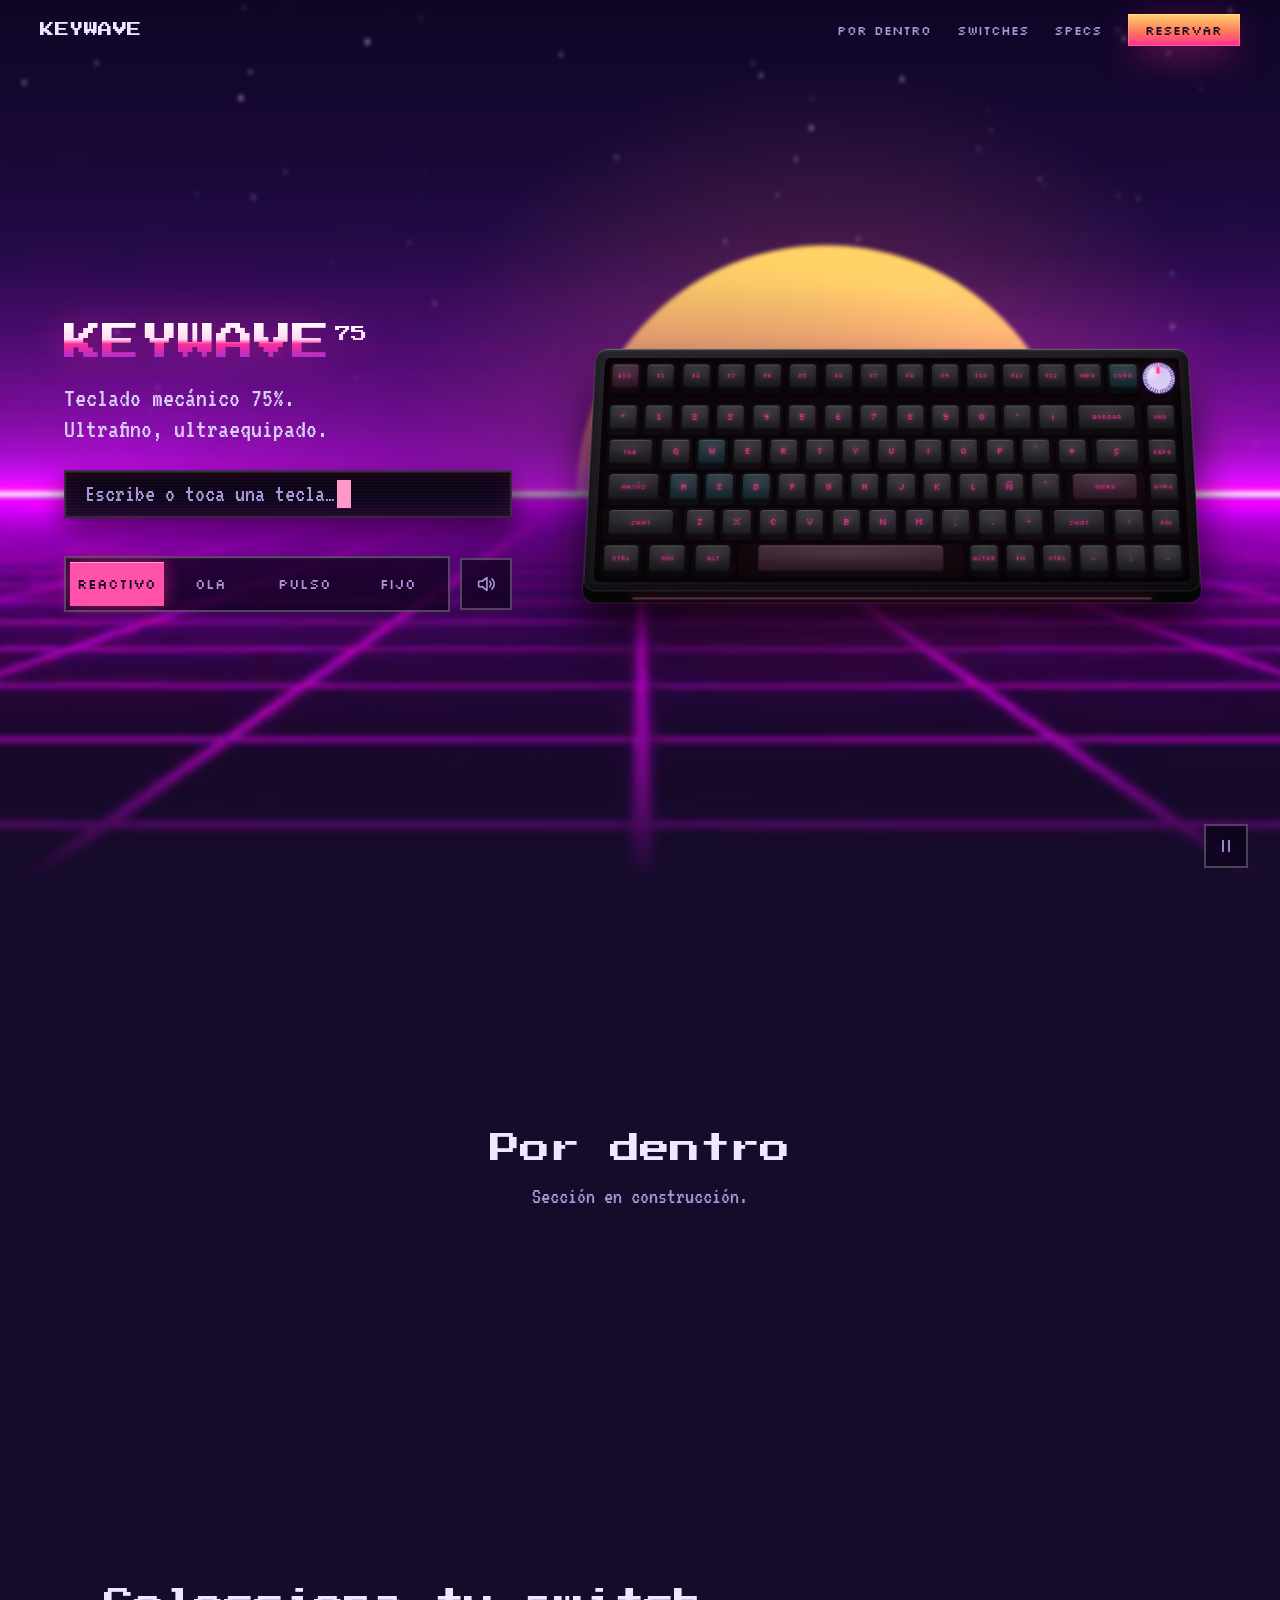
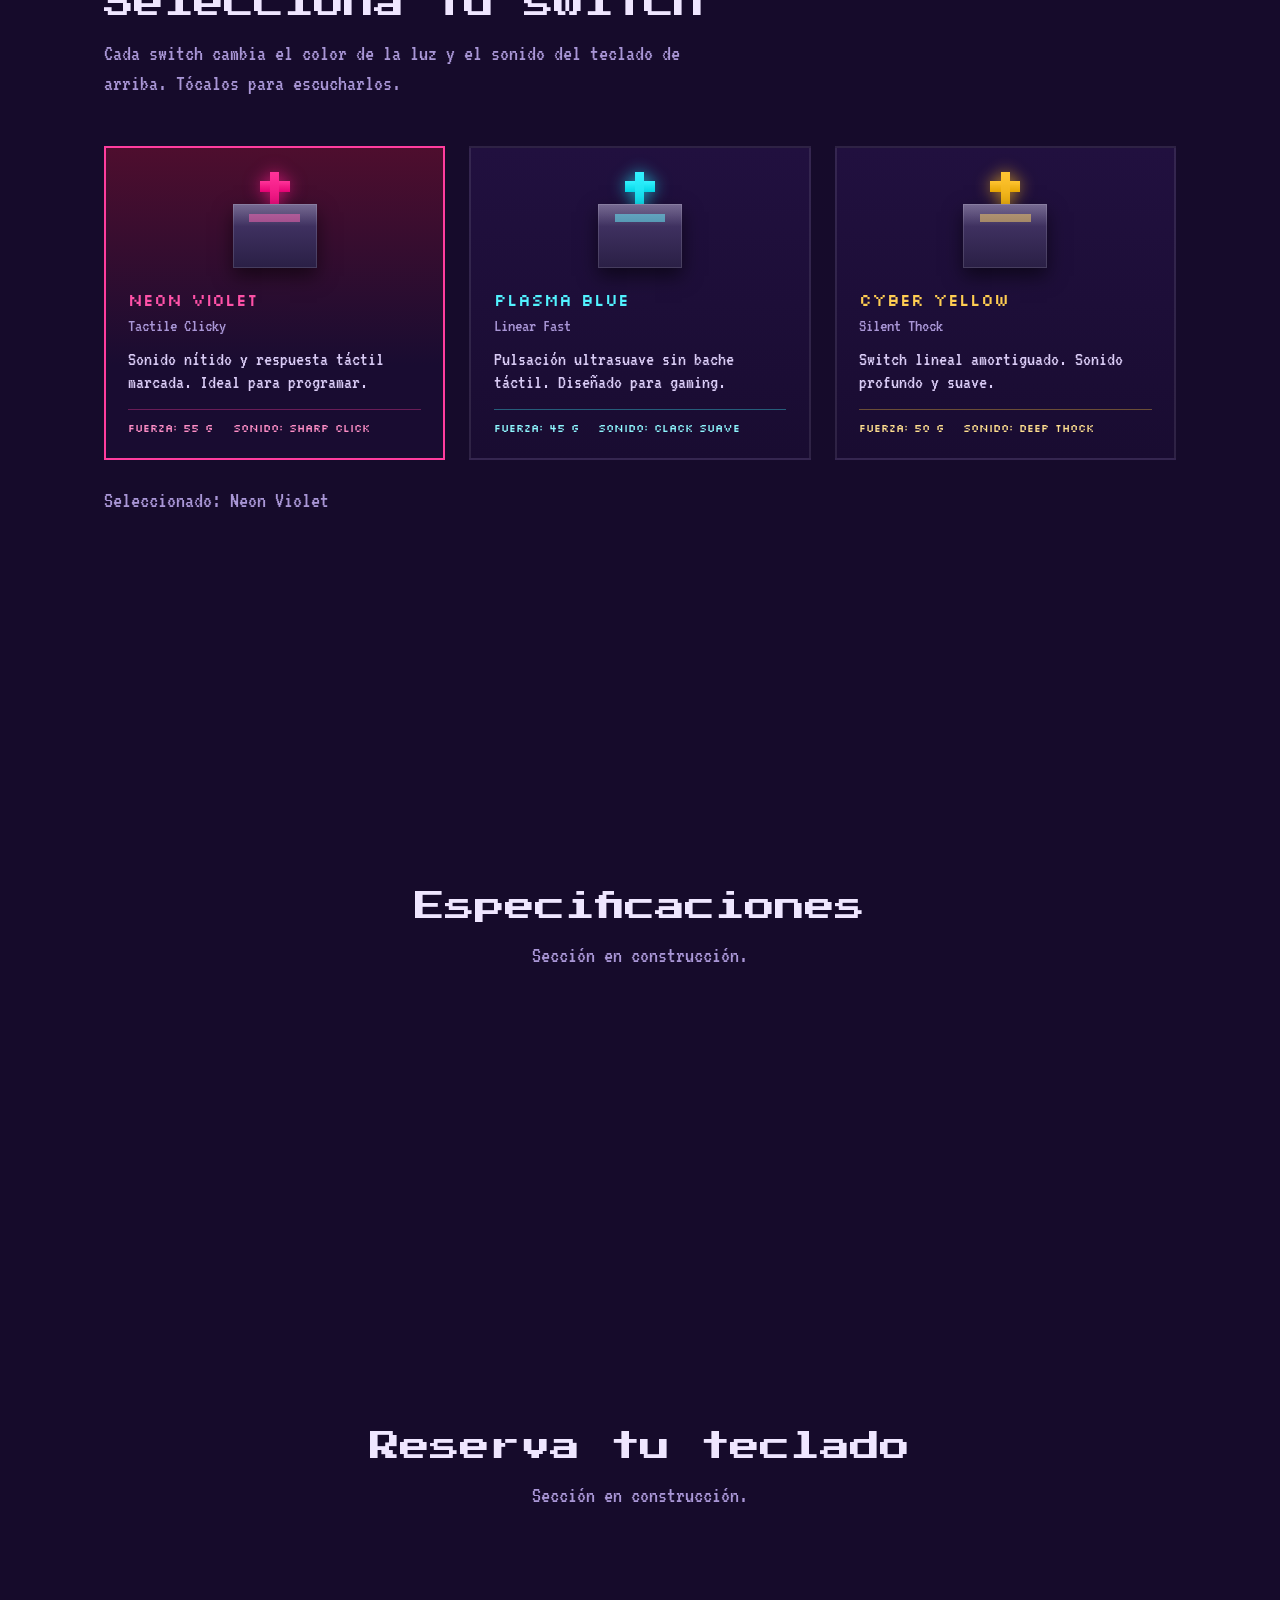
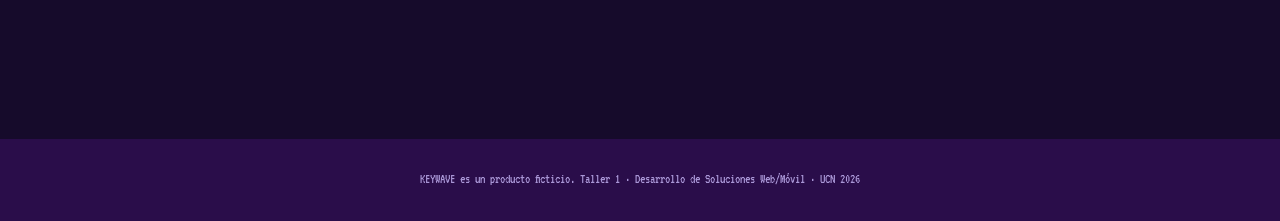
==== index.html @ c6a0b3c4 "Hero: subtítulo "Teclado mecánico 75%. Ultrafino, ultraequipado."" ====
<!doctype html>
<html lang="es">
<head>
  <meta charset="utf-8">
  <meta name="viewport" content="width=device-width, initial-scale=1">
  <title>KEYWAVE 75 · Teclado mecánico</title>
  <meta name="description" content="KEYWAVE 75: teclado mecánico 75%. Ultrafino, ultraequipado.">
  <link rel="icon" href="assets/favicon.svg" type="image/svg+xml">
  <link rel="preconnect" href="https://fonts.googleapis.com">
  <link rel="preconnect" href="https://fonts.gstatic.com" crossorigin>
  <link href="https://fonts.googleapis.com/css2?family=Press+Start+2P&family=Silkscreen&family=VT323&display=swap" rel="stylesheet">
  <link rel="stylesheet" href="css/style.css">
</head>
<body>

  <!-- Barra de progreso del scroll -->
  <div id="scroll-progress-container" aria-hidden="true">
    <div id="scroll-progress-bar"></div>
  </div>

  <!-- Barra de navegación -->
  <header class="nav" id="nav">
    <a class="nav__logo" href="#inicio" aria-label="KEYWAVE, inicio">KEYWAVE</a>
    <button class="nav__toggle" id="nav-toggle" aria-expanded="false" aria-controls="menu-principal" aria-label="Abrir menú">
      <span></span><span></span><span></span>
    </button>
    <nav class="nav__links" id="menu-principal" aria-label="Secciones">
      <a href="#por-dentro">Por dentro</a>
      <a href="#switches">Switches</a>
      <a href="#specs">Specs</a>
      <a class="btn btn--small" href="#reservar">Reservar</a>
    </nav>
  </header>

  <main>
    <!-- HERO: video synthwave + cielo animado + teclado interactivo -->
    <section class="hero" id="inicio">
      <div class="scene" id="scene" aria-hidden="true">
        <canvas class="scene__stars" id="stars"></canvas>
        <div class="scene__sun-glow"></div>
        <div class="scene__sun" id="sun"></div>
        <video class="scene__video" id="video-fondo" autoplay muted loop playsinline preload="auto" poster="assets/video/fondo-synthwave.jpg">
          <source src="assets/video/fondo-synthwave.mp4" type="video/mp4">
        </video>
      </div>

      <div class="hero__content">
        <h1 class="hero__title">KEYWAVE<span>75</span></h1>
        <p class="hero__lead">Teclado mecánico 75%. Ultrafino, ultraequipado.</p>

        <!-- Pantalla: al tocarla se enfoca un input invisible (en el celular abre el teclado del teléfono) -->
        <label class="screen" id="screen" for="entrada">
          <input class="screen__input" id="entrada" type="text" autocomplete="off" autocorrect="off"
                 autocapitalize="off" spellcheck="false" enterkeyhint="done" aria-label="Escribe para iluminar el teclado">
          <span class="screen__text" id="screen-text" aria-hidden="true" data-placeholder="Escribe o toca una tecla…"></span><span class="screen__caret" aria-hidden="true"></span>
          <span class="screen__ppm" id="screen-ppm" aria-hidden="true"><b>0</b> ppm</span>
        </label>

        <div class="board-wrap" id="board-wrap">
          <div class="board" id="teclado-interactivo" role="img" aria-label="Teclado KEYWAVE 75 interactivo. Escribe con tu teclado o toca las teclas para iluminarlas."></div>
        </div>

        <div class="hero__controls">
          <div class="segmented" id="modos" role="radiogroup" aria-label="Modo de luz">
            <span class="segmented__thumb" aria-hidden="true"></span>
            <button class="mode is-active" role="radio" aria-checked="true" tabindex="0" data-mode="reactivo">Reactivo</button>
            <button class="mode" role="radio" aria-checked="false" tabindex="-1" data-mode="ola">Ola</button>
            <button class="mode" role="radio" aria-checked="false" tabindex="-1" data-mode="respira">Pulso</button>
            <button class="mode" role="radio" aria-checked="false" tabindex="-1" data-mode="estatico">Fijo</button>
          </div>
          <button class="icon-btn" id="sound" aria-pressed="true" aria-label="Sonido de las teclas">
            <svg viewBox="0 0 24 24" aria-hidden="true"><path d="M4 9h4l5-4v14l-5-4H4z"/><path class="sound__waves" d="M16 9a4 4 0 0 1 0 6M18.5 6.5a7.5 7.5 0 0 1 0 11"/></svg>
          </button>
        </div>
      </div>

      <!-- Pausa del fondo animado (video + estrellas) -->
      <button class="icon-btn hero__pausa" id="pausa-fondo" aria-pressed="false" aria-label="Pausar el fondo animado">
        <svg class="icono-pausa" viewBox="0 0 24 24" aria-hidden="true"><path d="M8 5v14M16 5v14"/></svg>
        <svg class="icono-play" viewBox="0 0 24 24" aria-hidden="true"><path d="M7 5l12 7-12 7z"/></svg>
      </button>
    </section>

    <!-- POR DENTRO · pendiente (ver TAREAS.md) -->
    <section class="pendiente" id="por-dentro">
      <h2>Por dentro</h2>
      <p>Sección en construcción.</p>
    </section>

    <!-- SWITCHES: cambian el color de la luz y el sonido del teclado -->
    <section class="switches" id="switches">
      <div class="switches__head">
        <h2>Selecciona tu switch</h2>
        <p>Cada switch cambia el color de la luz y el sonido del teclado de arriba. Tócalos para escucharlos.</p>
      </div>

      <div class="switches__picker" role="radiogroup" aria-label="Tipo de switch">
        <button type="button" class="switch-card activo" role="radio" aria-checked="true" data-switch="tactile" style="--sw:330">
          <span class="switch__model" aria-hidden="true"><span class="switch__stem"></span><span class="switch__housing"></span></span>
          <span class="switch__name">Neon Violet</span>
          <span class="switch__tipo">Tactile Clicky</span>
          <span class="switch__desc">Sonido nítido y respuesta táctil marcada. Ideal para programar.</span>
          <span class="switch__datos"><span>Fuerza: 55 g</span><span>Sonido: Sharp Click</span></span>
        </button>

        <button type="button" class="switch-card" role="radio" aria-checked="false" data-switch="linear" style="--sw:184">
          <span class="switch__model" aria-hidden="true"><span class="switch__stem"></span><span class="switch__housing"></span></span>
          <span class="switch__name">Plasma Blue</span>
          <span class="switch__tipo">Linear Fast</span>
          <span class="switch__desc">Pulsación ultrasuave sin bache táctil. Diseñado para gaming.</span>
          <span class="switch__datos"><span>Fuerza: 45 g</span><span>Sonido: Clack Suave</span></span>
        </button>

        <button type="button" class="switch-card" role="radio" aria-checked="false" data-switch="silent" style="--sw:43">
          <span class="switch__model" aria-hidden="true"><span class="switch__stem"></span><span class="switch__housing"></span></span>
          <span class="switch__name">Cyber Yellow</span>
          <span class="switch__tipo">Silent Thock</span>
          <span class="switch__desc">Switch lineal amortiguado. Sonido profundo y suave.</span>
          <span class="switch__datos"><span>Fuerza: 50 g</span><span>Sonido: Deep Thock</span></span>
        </button>
      </div>

      <p class="switch-estado" id="switch-estado" aria-live="polite">Seleccionado: Neon Violet</p>
    </section>

    <!-- ESPECIFICACIONES · pendiente (ver TAREAS.md) -->
    <section class="pendiente" id="specs">
      <h2>Especificaciones</h2>
      <p>Sección en construcción.</p>
    </section>

    <!-- RESERVA · pendiente (ver TAREAS.md) -->
    <section class="pendiente" id="reservar">
      <h2>Reserva tu teclado</h2>
      <p>Sección en construcción.</p>
    </section>
  </main>

  <footer class="footer">
    <p>KEYWAVE es un producto ficticio. Taller 1 · Desarrollo de Soluciones Web/Móvil · UCN 2026</p>
  </footer>

  <script src="js/script.js"></script>
</body>
</html>
---- css/style.css ----
/* =========================================================
   KEYWAVE 75 — Landing synthwave
   Paleta: noche violeta, magenta neón, cian, sol ámbar
   ========================================================= */

:root {
  --night: #160b2b;
  --night-2: #21103f;
  --dusk: #3a1468;
  --magenta: #ff2d95;
  --cyan: #2de2ff;
  --sun-top: #ffd36e;
  --sun-mid: #ff7a59;
  --chrome: #efe6ff;
  --muted: #a996d6;

  /* tono de la luz del teclado: lo cambia el selector de switches */
  --accent-h: 330;
  --accent: hsl(var(--accent-h) 100% 62%);

  /* Tipografía pixel: títulos, interfaz (solo mayúsculas) y texto corrido */
  --display: "Press Start 2P", monospace;
  --ui: "Silkscreen", monospace;
  --body: "VT323", monospace;

  /* unidad de tecla: el teclado mide ~16.8u de ancho */
  --u: clamp(19px, calc((100vw - 40px) / 16.8), 54px);
}

*, *::before, *::after { box-sizing: border-box; }

html { scroll-behavior: smooth; }

body {
  margin: 0;
  background: var(--night);
  color: var(--chrome);
  font-family: var(--body);
  font-size: 1.4rem;      /* VT323 es chica para su tamaño: se compensa aquí */
  line-height: 1.3;
  -webkit-font-smoothing: antialiased;
  overflow-x: hidden;
}

h1, h2, h3 { margin: 0; line-height: 1.1; }
h2 { font-family: var(--display); font-size: clamp(1.1rem, 2.6vw, 1.9rem); font-weight: 400; line-height: 1.35; }
p { margin: 0; }

a { color: inherit; }

:focus-visible { outline: 2px solid var(--cyan); outline-offset: 3px; border-radius: 0; }

.sr-only {
  position: absolute; width: 1px; height: 1px; overflow: hidden;
  clip: rect(0 0 0 0); white-space: nowrap;
}

/* ---------- Botones ---------- */
.btn {
  display: inline-block;
  font: 400 .85rem/1 var(--ui);
  color: var(--night);
  background: linear-gradient(180deg, var(--sun-top), var(--sun-mid) 55%, var(--magenta));
  border: 0;
  border-radius: 0;
  padding: 1rem 1.6rem;
  text-decoration: none;
  cursor: pointer;
  box-shadow: 0 0 0 1px #ffffff30 inset, 0 10px 40px -10px var(--magenta);
  transition: transform .15s ease, box-shadow .2s ease;
}
.btn:hover { transform: translateY(-2px); box-shadow: 0 0 0 1px #ffffff40 inset, 0 16px 50px -10px var(--magenta); }
.btn:active { transform: translateY(1px); }
.btn--small { padding: .6rem 1.1rem; font-size: .9rem; }

/* ---------- Navegación ---------- */
.nav {
  position: fixed; inset: 0 0 auto 0; z-index: 50;
  display: flex; align-items: center; gap: 2rem;
  padding: .9rem clamp(1rem, 4vw, 2.5rem);
  transition: background .3s ease, backdrop-filter .3s ease;
}
.nav.is-scrolled { background: #160b2bcc; backdrop-filter: blur(12px); }
.nav__logo {
  font-family: var(--display); font-size: .9rem; text-decoration: none;
  color: var(--chrome); letter-spacing: .04em;
  transition: opacity .3s ease, visibility 0s;
}
/* el título del hero ya muestra la marca: el logo aparece al bajar */
.nav:not(.con-logo) .nav__logo { opacity: 0; visibility: hidden; transition: opacity .3s ease, visibility 0s .3s; }
.nav__links { display: flex; align-items: center; gap: 1.6rem; margin-left: auto; }
.nav__links a { text-decoration: none; color: var(--muted); font-family: var(--ui); font-size: .8rem; transition: color .2s; }
.nav__links a:hover { color: var(--chrome); }
.nav__links .btn { color: var(--night); }
.nav__toggle { display: none; }

/* Barra de progreso del scroll */
#scroll-progress-container {
  position: fixed; top: 0; left: 0; z-index: 60;
  width: 100%; height: 4px;
  pointer-events: none;
}
#scroll-progress-bar {
  height: 100%; width: 0%;
  background: linear-gradient(90deg, var(--magenta), var(--cyan), var(--magenta));
  box-shadow: 0 0 10px var(--cyan), 0 0 20px var(--magenta);
}

/* =========================================================
   HERO
   ========================================================= */
.hero {
  position: relative;
  min-height: 100svh;
  display: grid;
  place-items: center;
  overflow: hidden;
  isolation: isolate;
  padding: 5.5rem 1rem 3rem;
}

.hero::after { /* funde la grilla con la sección siguiente */
  content: ""; position: absolute; left: 0; right: 0; bottom: 0; height: 30%;
  z-index: -1;
  background: linear-gradient(180deg, transparent, var(--night) 92%);
  pointer-events: none;
}

/* Fondo synthwave: cielo + sol + estrellas (código) y video encima en modo "screen".
   El negro del video se vuelve transparente, así el sol y las estrellas se ven
   detrás de la grilla. --horizon la calcula JS para calzar con la línea del video. */
.scene {
  --horizon: 55%;
  position: absolute; inset: 0; z-index: -1;
  overflow: hidden;
  background: linear-gradient(180deg, #0d0620 0%, #1d0c3c calc(var(--horizon) * .55), #4a1560 var(--horizon), #12051f var(--horizon));
  filter: blur(2px) saturate(1.15);
  transform: translateY(var(--parallax, 0px)) scale(1.04); /* scale evita bordes claros por el blur */
}
.scene::after { /* oscurece levemente el centro para el teclado */
  content: ""; position: absolute; inset: 0;
  background: radial-gradient(ellipse 60% 45% at 50% 60%, #160b2b88, transparent 70%);
}
.scene__stars { position: absolute; left: 0; top: 0; width: 100%; height: var(--horizon); }

.scene__sun, .scene__sun-glow {
  position: absolute; left: 50%; top: var(--horizon);
  width: var(--sun-size, min(60vw, 480px)); aspect-ratio: 1;
  border-radius: 50%;
  translate: -50% calc(-50% + var(--sun-y, 0px));
}
.scene__sun {
  background: linear-gradient(180deg, var(--sun-top) 8%, var(--sun-mid) 45%, var(--magenta) 78%);
  /* franjas horizontales típicas del sol retro */
  -webkit-mask-image: linear-gradient(180deg, #000 52%, transparent 52% 55%, #000 55% 62%, transparent 62% 66%, #000 66% 72%, transparent 72% 77%, #000 77% 82%, transparent 82% 88%, #000 88% 92%, transparent 92%);
          mask-image: linear-gradient(180deg, #000 52%, transparent 52% 55%, #000 55% 62%, transparent 62% 66%, #000 66% 72%, transparent 72% 77%, #000 77% 82%, transparent 82% 88%, #000 88% 92%, transparent 92%);
  clip-path: inset(0 0 calc(50% + var(--sun-y, 0px)) 0); /* el horizonte tapa la parte bajo él */
}
.scene__sun-glow {
  background: radial-gradient(circle, #ff2d9555 0%, #ff7a5922 40%, transparent 68%);
  scale: 1.8;
  clip-path: inset(0 0 calc(50% + var(--sun-y, 0px) / 1.8) 0);
}
.scene__video {
  position: absolute; inset: 0;
  width: 100%; height: 100%;
  object-fit: cover;
  mix-blend-mode: screen;
  pointer-events: none;
}

/* Contenido del hero */
.hero__content {
  display: flex; flex-direction: column; align-items: center;
  text-align: center;
  width: 100%;
}
.hero__title {
  font-family: var(--display);
  font-weight: 400;
  font-size: clamp(1.6rem, 10.8vw, 3.4rem);
  line-height: 1.2;
  letter-spacing: 0;
  background: linear-gradient(180deg, #ffffff 0%, #ffd9f2 42%, var(--magenta) 52%, #7b2ff7 100%);
  -webkit-background-clip: text; background-clip: text;
  color: transparent;
  filter: drop-shadow(0 0 18px #ff2d9566);
  display: flex; align-items: flex-start; gap: .12em;
}
.hero__title span {
  font-family: var(--display); font-weight: 400;
  font-size: .42em; line-height: 1;
  margin-top: .35em;
  -webkit-text-stroke: 0;
}
.hero__lead {
  margin-top: 1rem;
  max-width: 34ch;
  font-size: clamp(1.4rem, 2.4vw, 1.7rem);
  line-height: 1.15;
  color: #e3d6ff;
  text-shadow: 0 0 6px #160b2b, 0 0 18px #160b2bcc, 0 2px 12px #160b2b;
}

/* "Pantalla" tipo OLED donde aparece lo que escribes */
.screen {
  position: relative;
  display: flex; align-items: center; justify-content: center;
  margin: 1.6rem 0 1.2rem;
  min-height: 44px;
  cursor: text;
  min-width: min(28rem, 90vw);
  max-width: 90vw;
  padding: .5rem 4.8rem;
  border-radius: 0;
  background:
    repeating-linear-gradient(180deg, #ffffff07 0 1px, transparent 1px 3px),
    linear-gradient(180deg, #08030f, #130828);
  border: 2px solid #ffffff26;
  box-shadow:
    inset 0 0 22px hsl(var(--accent-h) 100% 50% / .14),
    inset 0 1px 0 #ffffff12,
    0 10px 28px #0009;
  font: 400 1.55rem/1.1 var(--body);
  color: hsl(var(--accent-h) 100% 80%);
  text-shadow: 0 0 10px hsl(var(--accent-h) 100% 60% / .85);
  overflow: hidden; white-space: pre;
  transition: color .4s ease, text-shadow .4s ease, box-shadow .4s ease;
}
.screen__text:empty::before { content: attr(data-placeholder); color: var(--muted); text-shadow: none; }
.screen:focus-within {
  border-color: hsl(var(--accent-h) 100% 70% / .7);
  box-shadow:
    0 0 0 3px hsl(var(--accent-h) 100% 60% / .25),
    inset 0 0 22px hsl(var(--accent-h) 100% 50% / .2),
    0 10px 28px #0009;
}
/* input real pero invisible: recibe el teclado del teléfono (16px evita el zoom de iOS) */
.screen__input {
  position: absolute; inset: 0;
  width: 100%; height: 100%;
  margin: 0; padding: 0; border: 0;
  opacity: 0;
  font-size: 16px;
  background: transparent; color: transparent; caret-color: transparent;
  cursor: text;
}
.screen__caret {
  width: .55em; height: 1.1em; margin-left: 2px;
  background: currentColor; animation: caret 1s steps(1) infinite;
}
@keyframes caret { 50% { opacity: 0; } }
.screen__ppm {
  position: absolute; right: .9rem; top: 50%; translate: 0 -50%;
  font-size: 1.1rem; letter-spacing: .02em;
  color: var(--muted); text-shadow: none;
  opacity: 0; transition: opacity .5s ease;
}
.screen__ppm.is-on { opacity: 1; }
.screen__ppm b { color: hsl(var(--accent-h) 100% 80%); font-weight: 700; }

/* ---------- Teclado ---------- */
/* --glow-h / --glow-l: tono y brillo promedio de las teclas (los calcula JS) */
.board-wrap {
  --glow-h: 330; --glow-l: 0;
  position: relative;
  perspective: 1400px;
  max-width: 100%;
}
/* reflejo de la luz del teclado sobre la "mesa" */
.board-wrap::after {
  content: ""; position: absolute; z-index: -1;
  left: 6%; right: 6%; bottom: calc(var(--u) * -1.2); height: calc(var(--u) * 1.8);
  border-radius: 50%;
  background: hsl(var(--glow-h) 100% 58%);
  opacity: calc(.12 + var(--glow-l) * .7);
  filter: blur(calc(var(--u) * .9));
  pointer-events: none;
}
.board {
  --tilt: 0deg; --rx: 0deg; --ry: 0deg;
  position: relative;
  padding: calc(var(--u) * .36);
  border-radius: calc(var(--u) * .34);
  background:
    linear-gradient(180deg, #ffffff1f 0, #ffffff06 calc(var(--u) * .1), transparent calc(var(--u) * .25)),
    repeating-linear-gradient(90deg, #ffffff04 0 1px, transparent 1px 3px), /* aluminio cepillado */
    linear-gradient(165deg, #232329, #121215 60%, #0b0b0d);
  box-shadow:
    0 0 0 1px #ffffff1c inset,
    0 1px 0 #ffffff38 inset,
    0 -3px 8px #00000066 inset,
    0 calc(var(--u) * .3) 0 #050506,                 /* grosor del frente */
    0 calc(var(--u) * .3) 0 1px #ffffff12,
    0 calc(var(--u) * 1.1) calc(var(--u) * 1.4) -.3rem #000d;
  transform: rotateX(calc(var(--tilt) + var(--rx))) rotateY(var(--ry));
  transform-origin: 50% 70%;
  touch-action: manipulation;
  user-select: none; -webkit-user-select: none;
}
/* placa hundida donde van montadas las teclas */
.board::before {
  content: ""; position: absolute; inset: calc(var(--u) * .27);
  border-radius: calc(var(--u) * .16);
  background: #050506;
  box-shadow: inset 0 2px 6px #000d, 0 1px 0 #ffffff10;
}
/* tira de luz en el frente (toma el color promedio de las teclas) */
.board::after {
  content: ""; position: absolute;
  left: 8%; right: 8%; bottom: calc(var(--u) * -.2);
  height: 2px; border-radius: 2px;
  background: hsl(var(--glow-h) 100% 72%);
  box-shadow:
    0 0 calc(var(--u) * .25) hsl(var(--glow-h) 100% 62%),
    0 0 calc(var(--u) * .7) hsl(var(--glow-h) 100% 55%);
  opacity: calc(.3 + var(--glow-l) * .7);
}
.board__row { position: relative; display: flex; }
.board__row--f { margin-bottom: calc(var(--u) * .2); }

/* Cada tecla: luz difusa debajo (::before) + keycap esculpido (.cap) */
.key {
  --w: 1; --h: var(--accent-h); --l: 0;
  --top: #1c1c21; --skirt: #101013;          /* keycap negro mate */
  position: relative;
  width: calc(var(--w) * var(--u));
  height: var(--u);
  padding: calc(var(--u) * .045);
  flex: none;
  cursor: pointer;
  -webkit-tap-highlight-color: transparent;
}
.key--mod  { --top: #18181c; --skirt: #0d0d10; }
.key--rosa { --top: #2c1624; --skirt: #180b13; }   /* acentos de la versión de Gabriel, en tono oscuro */
.key--cian { --top: #13242b; --skirt: #0a1418; }

/* luz bajo la tecla: solo cambia opacidad → barato de animar */
.key::before {
  content: ""; position: absolute; inset: calc(var(--u) * -.05);
  border-radius: calc(var(--u) * .2);
  background: hsl(var(--h) 100% 58%);
  opacity: calc(var(--l) * .75);
  filter: blur(calc(var(--u) * .2));
}
/* faldón del keycap (los lados que se ven en ángulo) */
.cap {
  position: relative;
  display: flex; align-items: flex-start; justify-content: flex-start;
  width: 100%; height: 100%;
  padding: calc(var(--u) * .12) calc(var(--u) * .17) calc(var(--u) * .2);
  border-radius: calc(var(--u) * .14);
  background:
    linear-gradient(90deg, #00000040, transparent 22% 78%, #00000040),
    linear-gradient(180deg, var(--skirt), color-mix(in srgb, var(--skirt) 70%, #000));
  box-shadow:
    0 0 0 1px #00000080,
    0 calc(var(--u) * .06) 0 #06020d,
    0 calc(var(--u) * .1) calc(var(--u) * .14) #000b;
  /* al soltar vuelve con un pequeño rebote */
  transition: transform .22s cubic-bezier(.3, 1.8, .5, 1), box-shadow .22s ease;
}
/* cara superior cóncava; se tiñe con la luz (--l) */
.cap::before {
  content: ""; position: absolute;
  left: 9%; right: 9%; top: 6%; bottom: 18%;
  border-radius: calc(var(--u) * .1);
  background:
    linear-gradient(hsl(var(--h) 100% 60% / calc(var(--l) * .2)), transparent),
    radial-gradient(ellipse 85% 70% at 50% 30%, #ffffff12, transparent 70%),
    linear-gradient(180deg, color-mix(in srgb, var(--top) 90%, #fff), var(--top));
  box-shadow: inset 0 1px 0 #ffffff2e, inset 0 -1px 2px #0007;
}
/* leyenda RGB: la letra es la luz; siempre de color y más brillante al iluminarse.
   Ocupa exactamente la cara superior del keycap y se centra ahí. */
.legend {
  position: absolute;
  left: 9%; right: 9%; top: 6%; bottom: 18%;
  display: flex; align-items: center; justify-content: center;
  font: 400 calc(var(--u) * .16 * var(--ajuste, 1))/1 var(--ui);
  color: hsl(var(--h) 100% calc(60% + var(--l) * 30%));
  text-shadow: 0 0 calc(var(--u) * (.1 + var(--l) * .35)) hsl(var(--h) 100% 55%);
  opacity: calc(.72 + var(--l) * .28);
  white-space: nowrap;
}
.key--alpha .legend { font-size: calc(var(--u) * .24 * var(--ajuste, 1)); }
.key.is-down .cap {
  transform: translateY(calc(var(--u) * .055));
  box-shadow:
    0 0 0 1px #00000080,
    0 calc(var(--u) * .01) 0 #06020d,
    0 calc(var(--u) * .03) calc(var(--u) * .05) #000b;
  transition-duration: .04s;
}

/* perilla (cambia el modo de luz) */
.knob {
  position: relative;
  width: var(--u); height: var(--u);
  padding: calc(var(--u) * .05);
  flex: none;
  cursor: pointer;
  background: none; border: 0;
}
.knob__body {
  position: relative;
  display: block; width: 100%; height: 100%;
  border-radius: 50%;
  background:
    radial-gradient(circle at 34% 28%, #ffffffb0, transparent 32%),
    radial-gradient(circle, #d8ccf5 0 52%, transparent 53%),
    repeating-conic-gradient(from 0deg, #c9bbee 0 5deg, #7d6bb0 5deg 10deg);
  box-shadow:
    0 0 0 2px #120826,
    0 calc(var(--u) * .09) calc(var(--u) * .14) #000c,
    0 0 calc(var(--u) * .45) hsl(var(--glow-h) 100% 60% / calc(.25 + var(--glow-l) * .6));
  transform: rotate(var(--knob, 0deg));
  transition: transform .45s cubic-bezier(.3, 1.6, .5, 1);
}
.knob__body::after { /* marca indicadora */
  content: ""; position: absolute; left: 50%; top: 12%;
  width: 9%; height: 26%; translate: -50% 0;
  border-radius: 4px;
  background: hsl(var(--accent-h) 100% 62%);
  box-shadow: 0 0 6px hsl(var(--accent-h) 100% 60%);
}
.knob:focus-visible { outline-offset: 0; border-radius: 50%; }

/* Controles bajo el teclado: modo de luz (control segmentado) + sonido */
.hero__controls {
  display: flex; align-items: center; justify-content: center; gap: .6rem;
  width: min(100%, 30rem);
  margin-top: calc(var(--u) * .9 + .8rem);
}
.segmented {
  --i: 0;                                   /* índice del modo activo (lo pone JS) */
  position: relative;
  flex: 1;
  display: grid; grid-template-columns: repeat(4, 1fr);
  padding: 4px;
  border-radius: 0;
  background: #0b0418b8;
  border: 2px solid #ffffff40;
  box-shadow: inset 0 1px 0 #ffffff0d;
}
/* indicador que se desliza al segmento elegido */
.segmented__thumb {
  position: absolute; top: 4px; bottom: 4px; left: 4px;
  width: calc((100% - 8px) / 4);
  border-radius: 0;
  background: hsl(var(--accent-h) 100% 66%);
  box-shadow: 0 0 18px hsl(var(--accent-h) 100% 60% / .5), inset 0 1px 0 #ffffff70;
  transform: translateX(calc(var(--i) * 100%));
  transition: transform .38s cubic-bezier(.3, 1.25, .5, 1), background .4s ease, box-shadow .4s ease;
}
.mode {
  position: relative; z-index: 1;
  min-height: 44px; padding: 0 .4rem;
  font: 400 .85rem/1 var(--ui);
  color: var(--muted);
  background: none; border: 0; border-radius: 0;
  cursor: pointer;
  transition: color .25s ease, transform .12s ease;
}
.mode:hover { color: var(--chrome); }
.mode:active { transform: scale(.96); }
.mode.is-active { color: var(--night); }
.mode:focus-visible { outline-offset: -3px; }

.icon-btn {
  flex: none;
  display: grid; place-items: center;
  width: 52px; height: 52px;
  padding: 0;
  color: var(--muted);
  background: #0b0418b8;
  border: 2px solid #ffffff40; border-radius: 0;
  cursor: pointer;
  transition: color .2s ease, border-color .2s ease, transform .12s ease;
}
.icon-btn:hover { color: var(--chrome); border-color: #ffffff40; }
.icon-btn:active { transform: scale(.92); }
.icon-btn svg { width: 22px; height: 22px; fill: none; stroke: currentColor; stroke-width: 1.8; stroke-linecap: round; stroke-linejoin: round; }
#sound[aria-pressed="false"] .sound__waves { opacity: .15; }

/* pausa del fondo, en la esquina como un control de video */
.hero__pausa {
  position: absolute; z-index: 2;
  right: clamp(1rem, 3vw, 2rem); bottom: clamp(1rem, 3vw, 2rem);
  width: 44px; height: 44px;
}
.hero__pausa svg { width: 18px; height: 18px; stroke-width: 2.4; }
.hero__pausa .icono-play { display: none; fill: currentColor; stroke: none; }
.hero__pausa[aria-pressed="true"] .icono-pausa { display: none; }
.hero__pausa[aria-pressed="true"] .icono-play { display: block; }

/* Secuencia de entrada (única, al cargar) */
.hero__title, .hero__lead, .screen, .board-wrap, .hero__controls {
  animation: rise .9s cubic-bezier(.2, .8, .2, 1) both;
}
.hero__lead { animation-delay: .12s; }
.screen { animation-delay: .22s; }
.board-wrap { animation-delay: .32s; animation-duration: 1.2s; }
.hero__controls { animation-delay: .6s; }
@keyframes rise {
  from { opacity: 0; transform: translateY(28px); }
  to { opacity: 1; transform: none; }
}

/* =========================================================
   SECCIONES PENDIENTES (las arma el equipo, ver TAREAS.md)
   ========================================================= */
.pendiente {
  min-height: 60vh;
  display: grid; place-content: center; gap: .8rem;
  padding: 6rem clamp(1rem, 5vw, 4rem);
  text-align: center;
}
.pendiente p { color: var(--muted); }

/* =========================================================
   SWITCHES
   ========================================================= */
.switches {
  padding: clamp(5rem, 12vw, 9rem) clamp(1rem, 5vw, 4rem);
  max-width: 1200px; margin: 0 auto;
}
.switches__head { max-width: 40rem; }
.switches__head p { margin-top: .9rem; color: var(--muted); }
.switches__picker {
  display: grid;
  grid-template-columns: repeat(3, minmax(0, 1fr));
  gap: clamp(.75rem, 2vw, 1.5rem);
  margin-top: 3rem;
}
.switch-card {
  --sw: 330;
  display: grid;
  justify-items: start;
  align-content: start;
  gap: .35rem;
  text-align: left;
  padding: 1.5rem 1.4rem 1.4rem;
  font: inherit; color: inherit;
  background: linear-gradient(180deg, #21103f, #190c31);
  border: 1px solid #ffffff17;
  border-radius: 0;
  border-width: 2px;
  cursor: pointer;
  transition: border-color .3s, transform .3s, background .3s;
}
.switch-card:hover { border-color: #ffffff33; transform: translateY(-4px); }
.switch-card.activo {
  border-color: hsl(var(--sw) 100% 62%);
  background: linear-gradient(180deg, hsl(var(--sw) 70% 18%), #190c31 70%);
}
.switch__model {
  position: relative;
  width: 84px; height: 96px;
  margin-bottom: 1rem;
  justify-self: center;
}
.switch__stem { /* vástago en cruz */
  position: absolute; left: 50%; top: 0;
  width: 30px; height: 44px; translate: -50% 0;
  background:
    linear-gradient(hsl(var(--sw) 100% 60%), hsl(var(--sw) 100% 45%)) center / 30% 100% no-repeat,
    linear-gradient(hsl(var(--sw) 100% 60%), hsl(var(--sw) 100% 45%)) center 30% / 100% 26% no-repeat;
  filter: drop-shadow(0 0 8px hsl(var(--sw) 100% 55% / .7));
  transition: transform .12s ease;
}
.switch__housing {
  position: absolute; left: 0; right: 0; bottom: 0; height: 64px;
  border-radius: 0;
  background:
    linear-gradient(180deg, #ffffff40, transparent 35%),
    linear-gradient(180deg, #4a3a6e, #2a1f45);
  box-shadow: 0 0 0 1px #ffffff22 inset, 0 8px 18px #0008;
}
.switch__housing::after { /* ranura transparente */
  content: ""; position: absolute; left: 20%; right: 20%; top: 10px; height: 8px;
  border-radius: 0; background: hsl(var(--sw) 100% 70% / .5);
}
.switch-card.is-pressing .switch__stem { transform: translateY(14px); }
.switch__name { font-family: var(--ui); font-size: 1.05rem; color: hsl(var(--sw) 100% 66%); }
.switch__tipo { font-size: 1.15rem; color: var(--muted); margin-top: -.2rem; }
.switch__desc { color: #d9cbf5; font-size: 1.25rem; line-height: 1.15; margin-top: .3rem; }
.switch__datos {
  display: flex; flex-wrap: wrap; gap: .3rem 1.2rem;
  margin-top: .6rem; padding-top: .7rem;
  border-top: 1px solid hsl(var(--sw) 100% 62% / .35);
  width: 100%;
  font-family: var(--ui); font-size: .7rem;
  color: hsl(var(--sw) 100% 78%);
}
.switch-estado { margin-top: 1.6rem; color: var(--muted); }

.footer {
  padding: 2rem 1rem;
  text-align: center;
  font-size: .85rem;
  color: var(--muted);
  background: #2a0d4a;
}

/* =========================================================
   HERO EN DOS COLUMNAS (pantallas anchas)
   Texto y controles a la izquierda, teclado en isométrico a la
   derecha delante del sol. En pantallas angostas queda en una columna.
   ========================================================= */
@media (min-width: 1000px) {
  .hero { place-items: center; padding: 6rem clamp(2rem, 5vw, 5rem) 4rem; }

  .hero__content {
    --u: clamp(22px, 2.85vw, 46px);   /* 16,7 teclas de ancho caben en la columna derecha */
    display: grid;
    grid-template-columns: minmax(0, .9fr) minmax(0, 1.25fr);
    grid-template-areas:
      "titulo    teclado"
      "lead      teclado"
      "pantalla  teclado"
      "controles teclado";
    align-content: center;
    column-gap: clamp(1rem, 3vw, 3rem);
    max-width: 1400px;
    text-align: left;
  }
  .hero__title    { grid-area: titulo; align-self: end; justify-content: flex-start; white-space: nowrap; font-size: clamp(1.7rem, 3vw, 3.4rem); }
  .hero__lead     { grid-area: lead; max-width: 26ch; text-shadow: none; color: #d9ccf5; }
  .screen         { grid-area: pantalla; justify-self: start; justify-content: flex-start; width: 100%; min-width: 0; max-width: 28rem; padding: .5rem 1.2rem; }
  .screen__ppm    { display: none; }
  .board-wrap     { grid-area: teclado; align-self: center; justify-self: center; }
  .hero__controls { grid-area: controles; justify-content: flex-start; width: min(100%, 28rem); margin-top: 1.2rem; }

  /* teclado casi de frente, apenas inclinado hacia atrás */
  .board { transform: rotateX(calc(14deg + var(--tilt) * .3 + var(--rx))) rotateY(var(--ry));   width: max-content; }

  /* el sol queda detrás del teclado, en la columna derecha */
  .scene__sun, .scene__sun-glow { left: 64%; }
}

/* =========================================================
   RESPONSIVE
   ========================================================= */
@media (max-width: 860px) {
  .nav { justify-content: space-between; }
  .nav__toggle {
    display: grid; gap: 5px; place-content: center;
    width: 44px; height: 44px; margin-left: auto;
    background: #0b041899; border: 2px solid #ffffff40; border-radius: 0;
    cursor: pointer;
  }
  .nav__toggle span {
    display: block; width: 20px; height: 2px; border-radius: 2px;
    background: var(--chrome);
    transition: transform .25s ease, opacity .2s ease;
  }
  .nav__toggle[aria-expanded="true"] span:nth-child(1) { transform: translateY(7px) rotate(45deg); }
  .nav__toggle[aria-expanded="true"] span:nth-child(2) { opacity: 0; }
  .nav__toggle[aria-expanded="true"] span:nth-child(3) { transform: translateY(-7px) rotate(-45deg); }
  .nav__links {
    position: absolute; top: 100%; left: 0; right: 0;
    flex-direction: column; align-items: flex-start; gap: 0;
    margin: 0; padding: .5rem clamp(1rem, 4vw, 2.5rem) 1.2rem;
    background: #160b2bf2; backdrop-filter: blur(12px);
    border-bottom: 1px solid #ffffff1a;
    clip-path: inset(0 0 100% 0);
    visibility: hidden;
    transition: clip-path .35s ease, visibility 0s .35s;
  }
  .nav__links.is-open { clip-path: inset(0 0 0 0); visibility: visible; transition: clip-path .35s ease; }
  .nav__links a { padding: .75rem 0; font-size: 1.1rem; }
  .nav__links .btn { margin-top: .5rem; padding: .8rem 1.4rem; }

  .switches__picker { grid-template-columns: 1fr; }
  .switch-card { grid-template-columns: 84px 1fr; column-gap: 1.2rem; align-items: center; }
  .switch__model { grid-row: span 4; margin: 0; height: 80px; }
  .switch__housing { height: 54px; }
  .switch__datos { grid-column: 2; }

  .hero { place-items: start center; padding-top: 5.5rem; }
  .scene { --sun-size: min(58vw, 340px); }
  /* el teclado se apoya sobre la grilla, justo bajo el horizonte (54,8% del alto en vertical),
     y el sol queda a la vista entre el texto y la pantalla */
  .screen { padding: .5rem 1rem; margin-top: max(1.2rem, calc(54.8svh - 283px)); }
  .screen__ppm { display: none; }
  .hero__controls { width: 100%; }
  .mode { font-size: .72rem; }
}


@media (prefers-reduced-motion: reduce) {
  html { scroll-behavior: auto; }
  .screen__caret { animation: none; }
  .hero__title, .hero__lead, .screen, .board-wrap, .hero__controls { animation: none; }
  .segmented__thumb { transition: background .2s ease; }
  .cap { transition-timing-function: ease; }   /* sin rebote */
}

/* Alto contraste: textos y bordes más marcados */
@media (prefers-contrast: more) {
  :root { --muted: #d4c9f5; }
  .hero__lead { color: #ffffff; }
  .screen, .segmented, .icon-btn { border-color: #ffffff80; background: #07030e; }
  .scene::after { background: #0b0418a6; }
}

/* Menos transparencia: fondos sólidos en vez de vidrio */
@media (prefers-reduced-transparency: reduce) {
  .nav.is-scrolled, .nav__links { backdrop-filter: none; background: #160b2b; }
  .screen, .segmented, .icon-btn { background: #0b0418; }
}
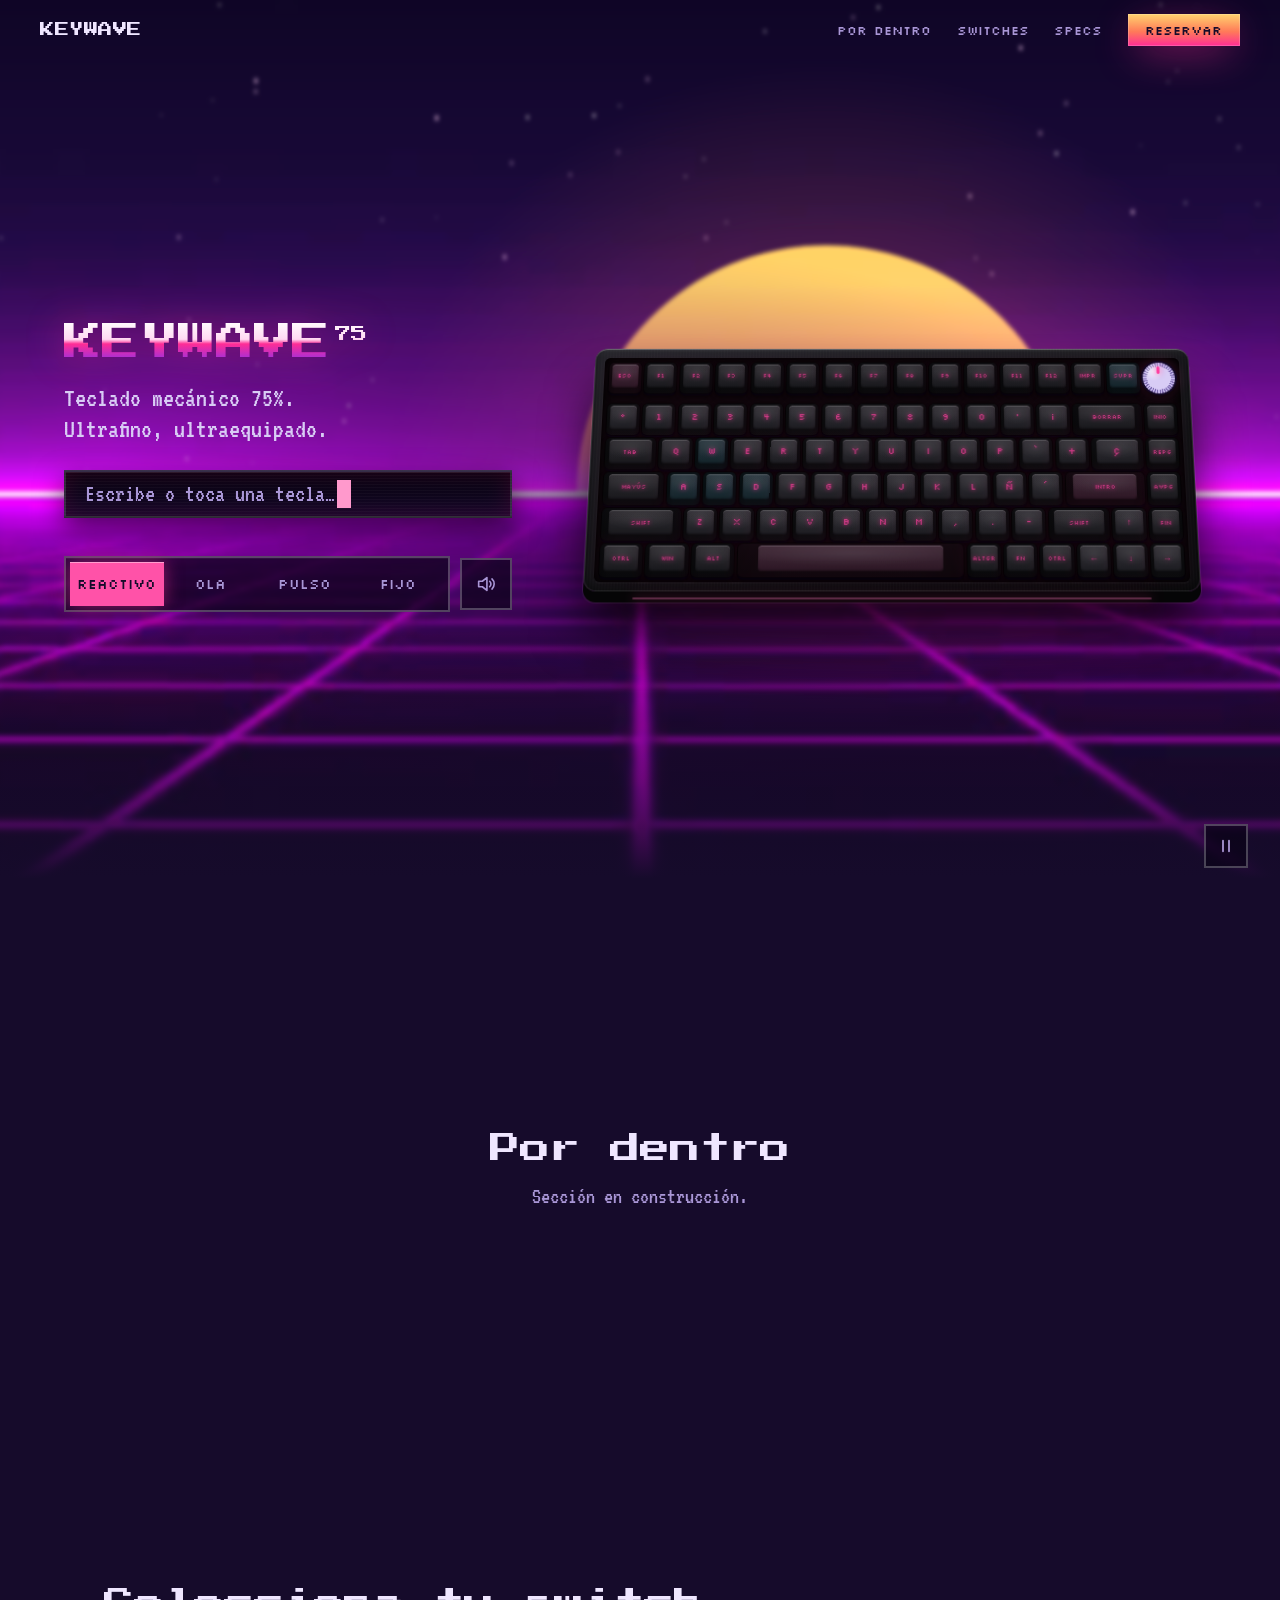
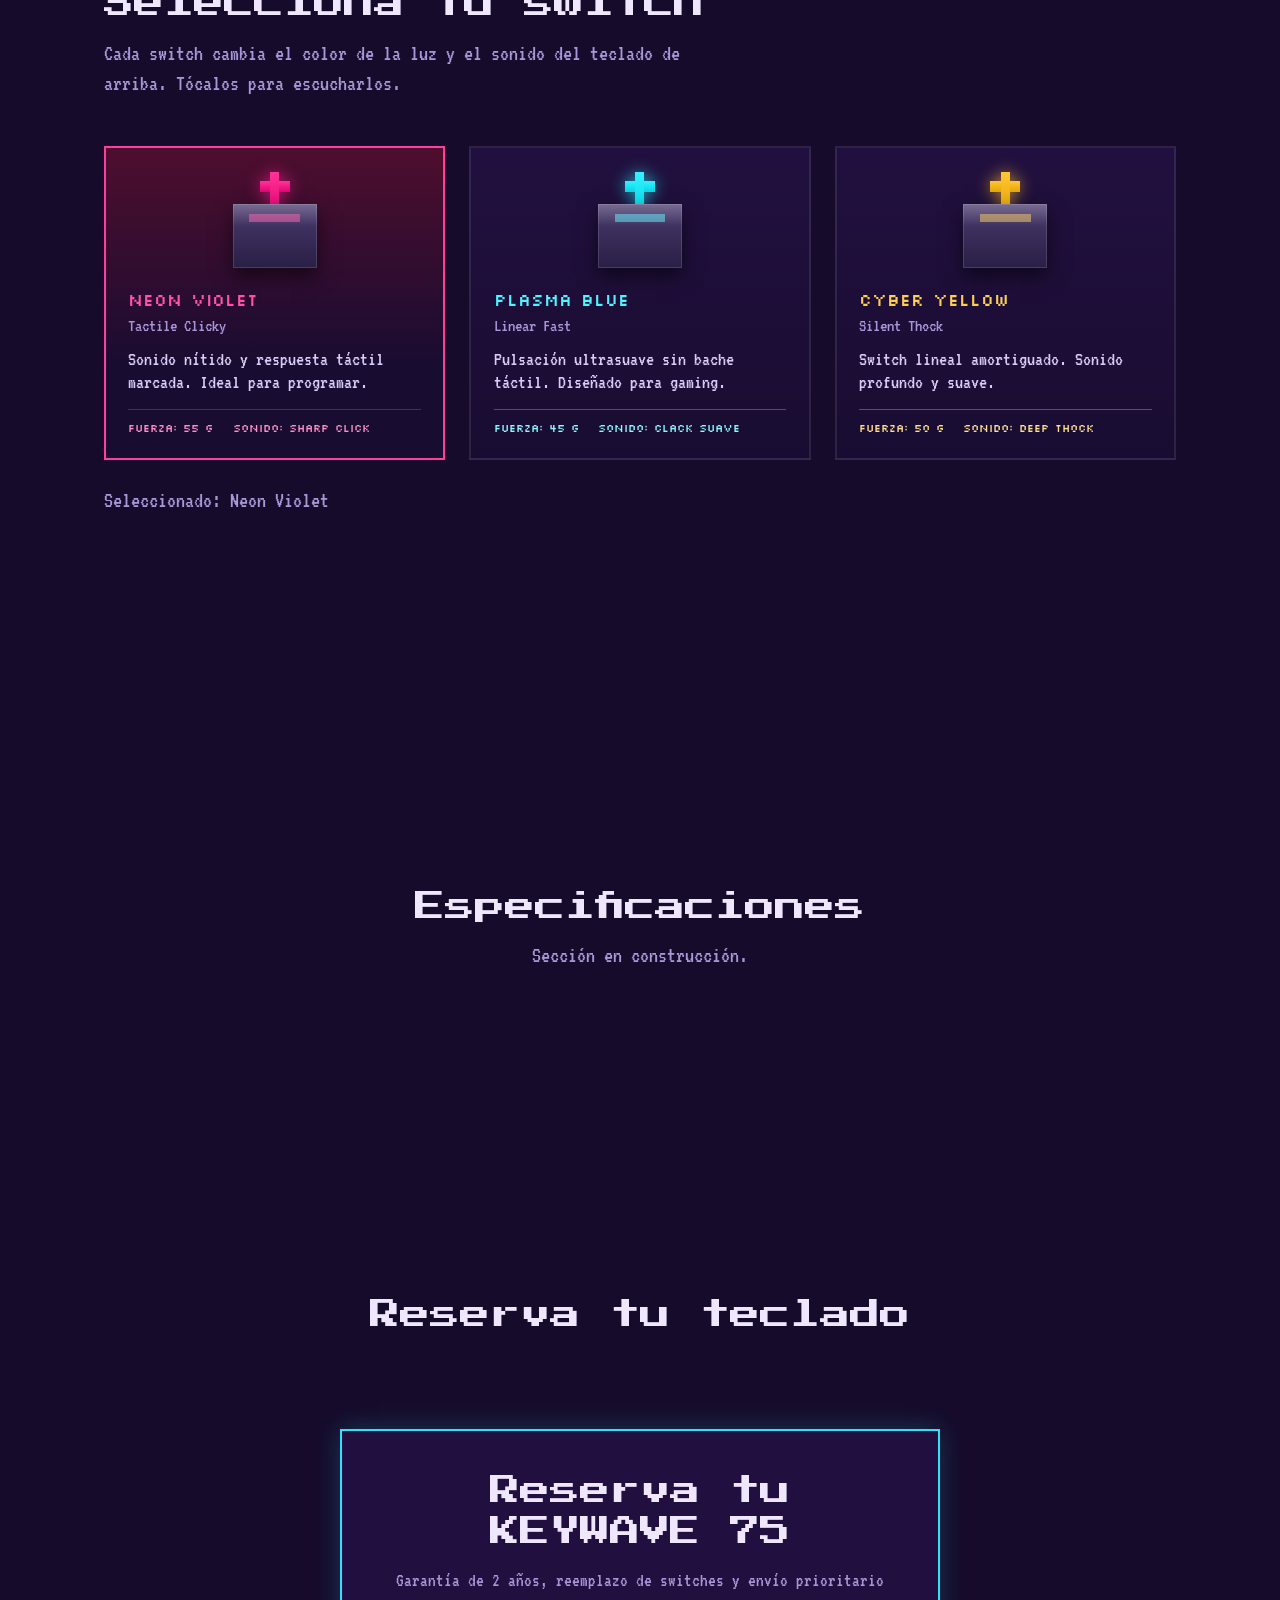
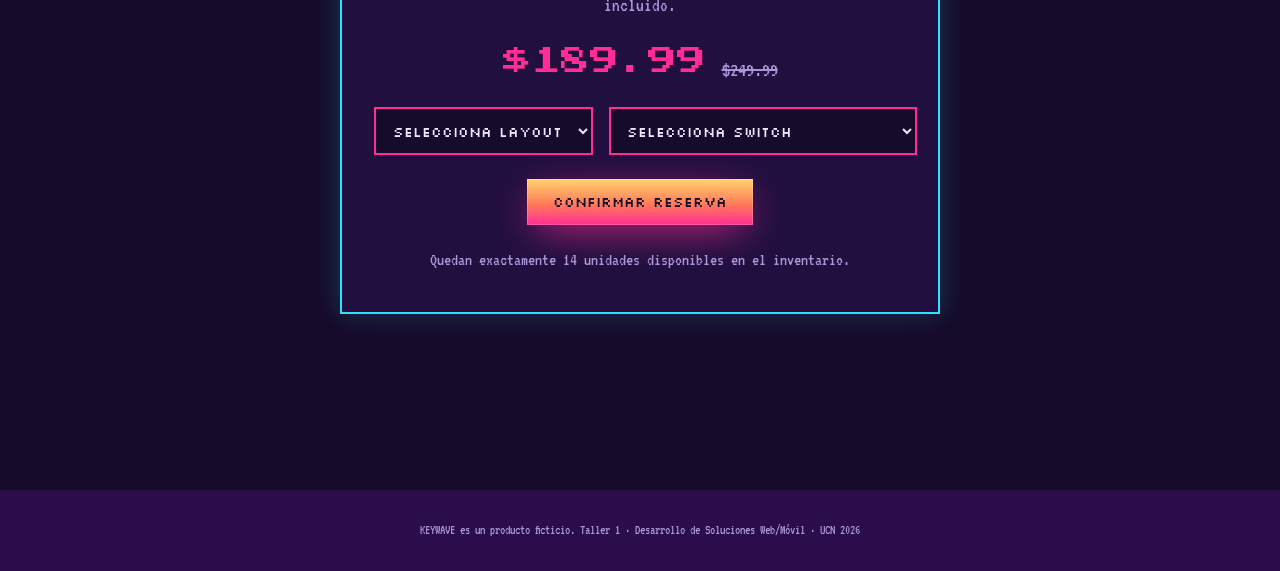
==== commit 439de612: "implementación de la reserva" ====
--- a/index.html
+++ b/index.html
@@ -132,7 +132,39 @@
     <!-- RESERVA · pendiente (ver TAREAS.md) -->
     <section class="pendiente" id="reservar">
       <h2>Reserva tu teclado</h2>
-      <p>Sección en construcción.</p>
+      <section class="reservar-section" id="reservar">
+      <div class="reservar-card">
+        <h2>Reserva tu KEYWAVE 75</h2>
+        <p class="reservar-lead">Garantía de 2 años, reemplazo de switches y envío prioritario incluido.</p>
+
+        <div class="reservar-precio">
+          <span class="precio-actual">$189.99</span>
+          <span class="precio-anterior">$249.99</span>
+        </div>
+
+        <form id="form-reserva" class="reservar-form" onsubmit="confirmarReserva(event)">
+          <div class="reservar-selects">
+            <select required class="reserva-input">
+              <option value="">Selecciona Layout</option>
+              <option value="es">Español (Con Ñ)</option>
+              <option value="us">Inglés US</option>
+            </select>
+            <select required class="reserva-input">
+              <option value="">Selecciona Switch</option>
+              <option value="violet">Neon Violet (Tactile)</option>
+              <option value="blue">Plasma Blue (Linear)</option>
+              <option value="yellow">Cyber Yellow (Silent Thock)</option>
+            </select>
+          </div>
+
+          <button type="submit" class="btn">
+            CONFIRMAR RESERVA
+          </button>
+        </form>
+
+        <p class="reserva-stock">Quedan exactamente 14 unidades disponibles en el inventario.</p>
+      </div>
+    </section>
     </section>
   </main>
 
--- a/css/style.css
+++ b/css/style.css
@@ -710,3 +710,81 @@
   .nav.is-scrolled, .nav__links { backdrop-filter: none; background: #160b2b; }
   .screen, .segmented, .icon-btn { background: #0b0418; }
 }
+
+
+.reservar-section {
+  padding: 5rem 1rem;
+  display: flex;
+  justify-content: center;
+  align-items: center;
+}
+
+.reservar-card {
+  background: var(--night-2);
+  border: 2px solid var(--cyan);
+  padding: 2.5rem 2rem;
+  max-width: 600px;
+  width: 100%;
+  text-align: center;
+  box-shadow: 0 0 25px rgba(45, 226, 255, 0.2);
+}
+
+.reservar-lead {
+  color: var(--muted);
+  margin-top: 1rem;
+  font-size: 1.2rem;
+}
+
+.reservar-precio {
+  margin: 1.5rem 0;
+  display: flex;
+  justify-content: center;
+  align-items: baseline;
+  gap: 1rem;
+}
+
+.precio-actual {
+  font-family: var(--display);
+  font-size: 1.8rem;
+  color: var(--magenta);
+}
+
+.precio-anterior {
+  font-size: 1.3rem;
+  color: var(--muted);
+  text-decoration: line-through;
+}
+
+.reservar-selects {
+  display: flex;
+  flex-direction: column;
+  gap: 1rem;
+  margin-bottom: 1.5rem;
+}
+
+@media (min-width: 600px) {
+  .reservar-selects {
+    flex-direction: row;
+  }
+}
+
+.reserva-input {
+  flex: 1;
+  background: var(--night);
+  color: var(--chrome);
+  border: 2px solid var(--magenta);
+  padding: 0.8rem;
+  font-family: var(--ui);
+  font-size: 0.85rem;
+  outline: none;
+}
+
+.reserva-input:focus {
+  border-color: var(--cyan);
+}
+
+.reserva-stock {
+  margin-top: 1.5rem;
+  font-size: 1.1rem;
+  color: var(--muted);
+}
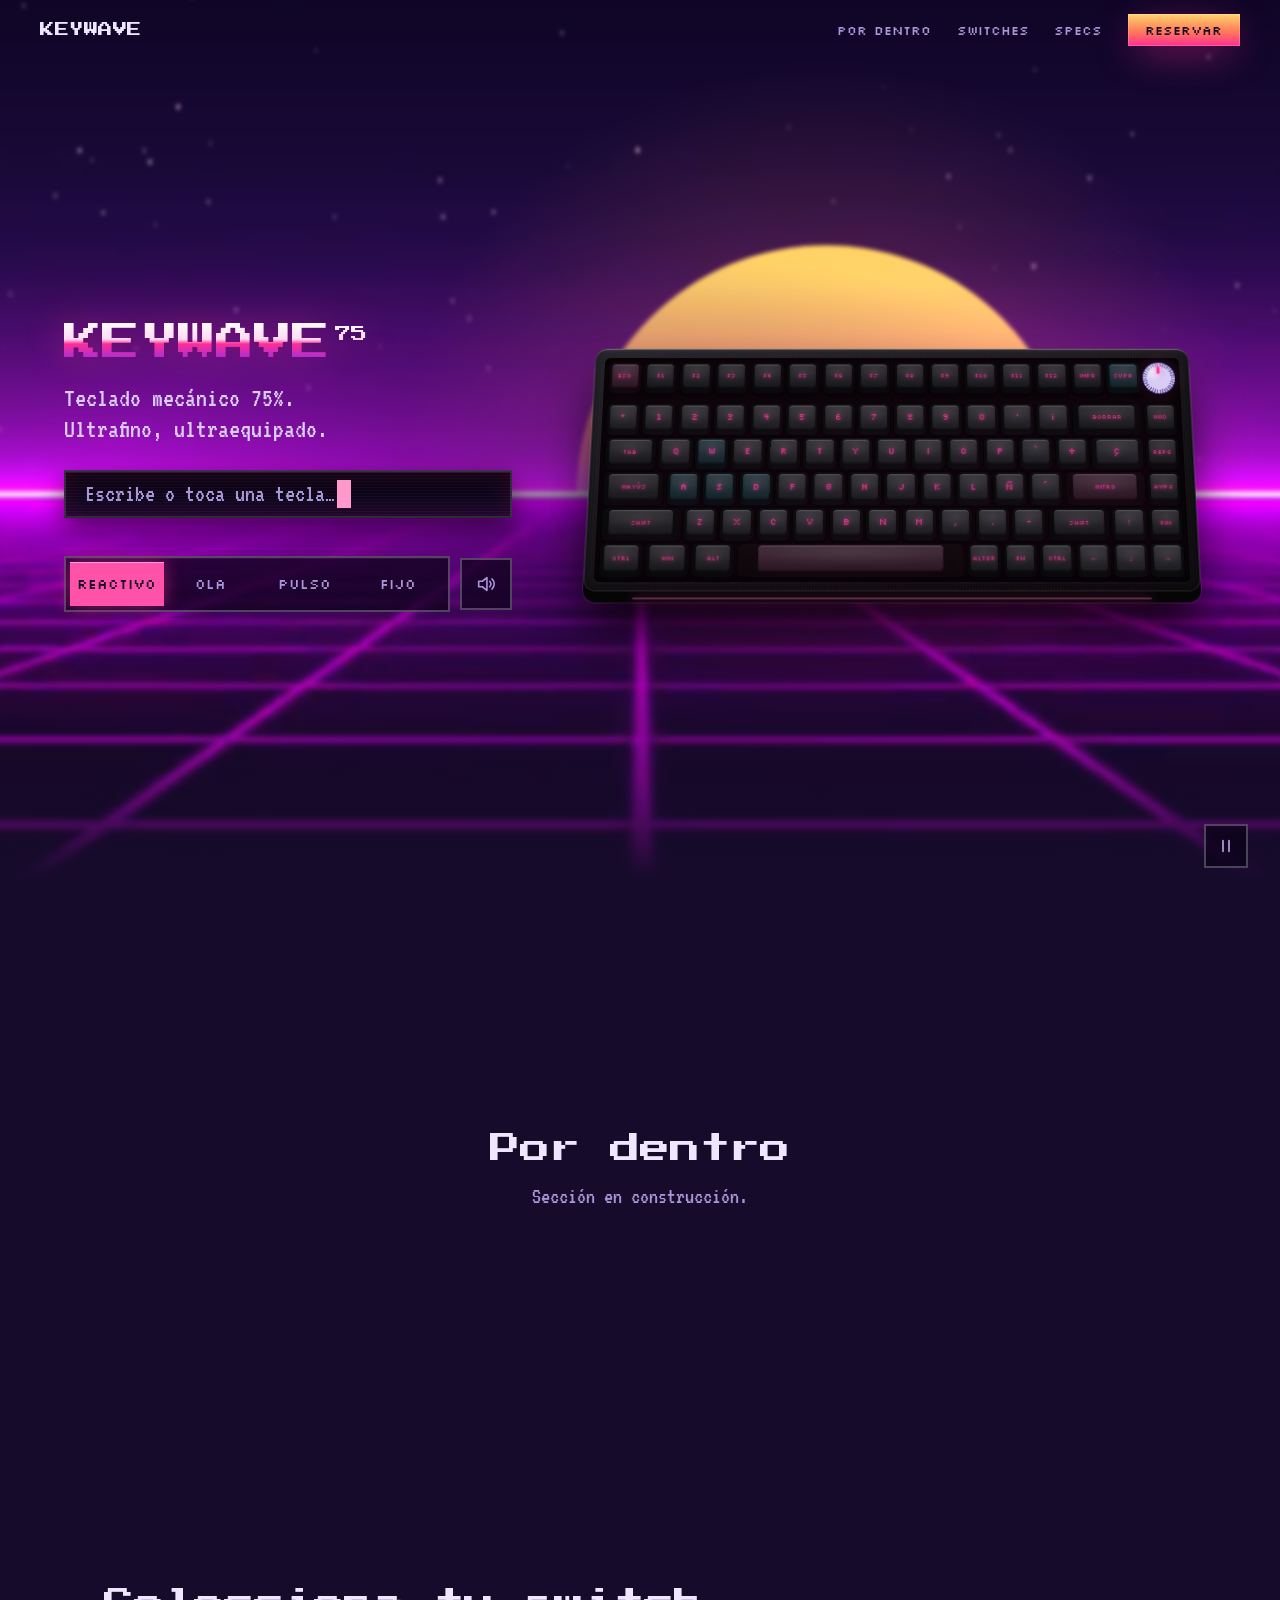
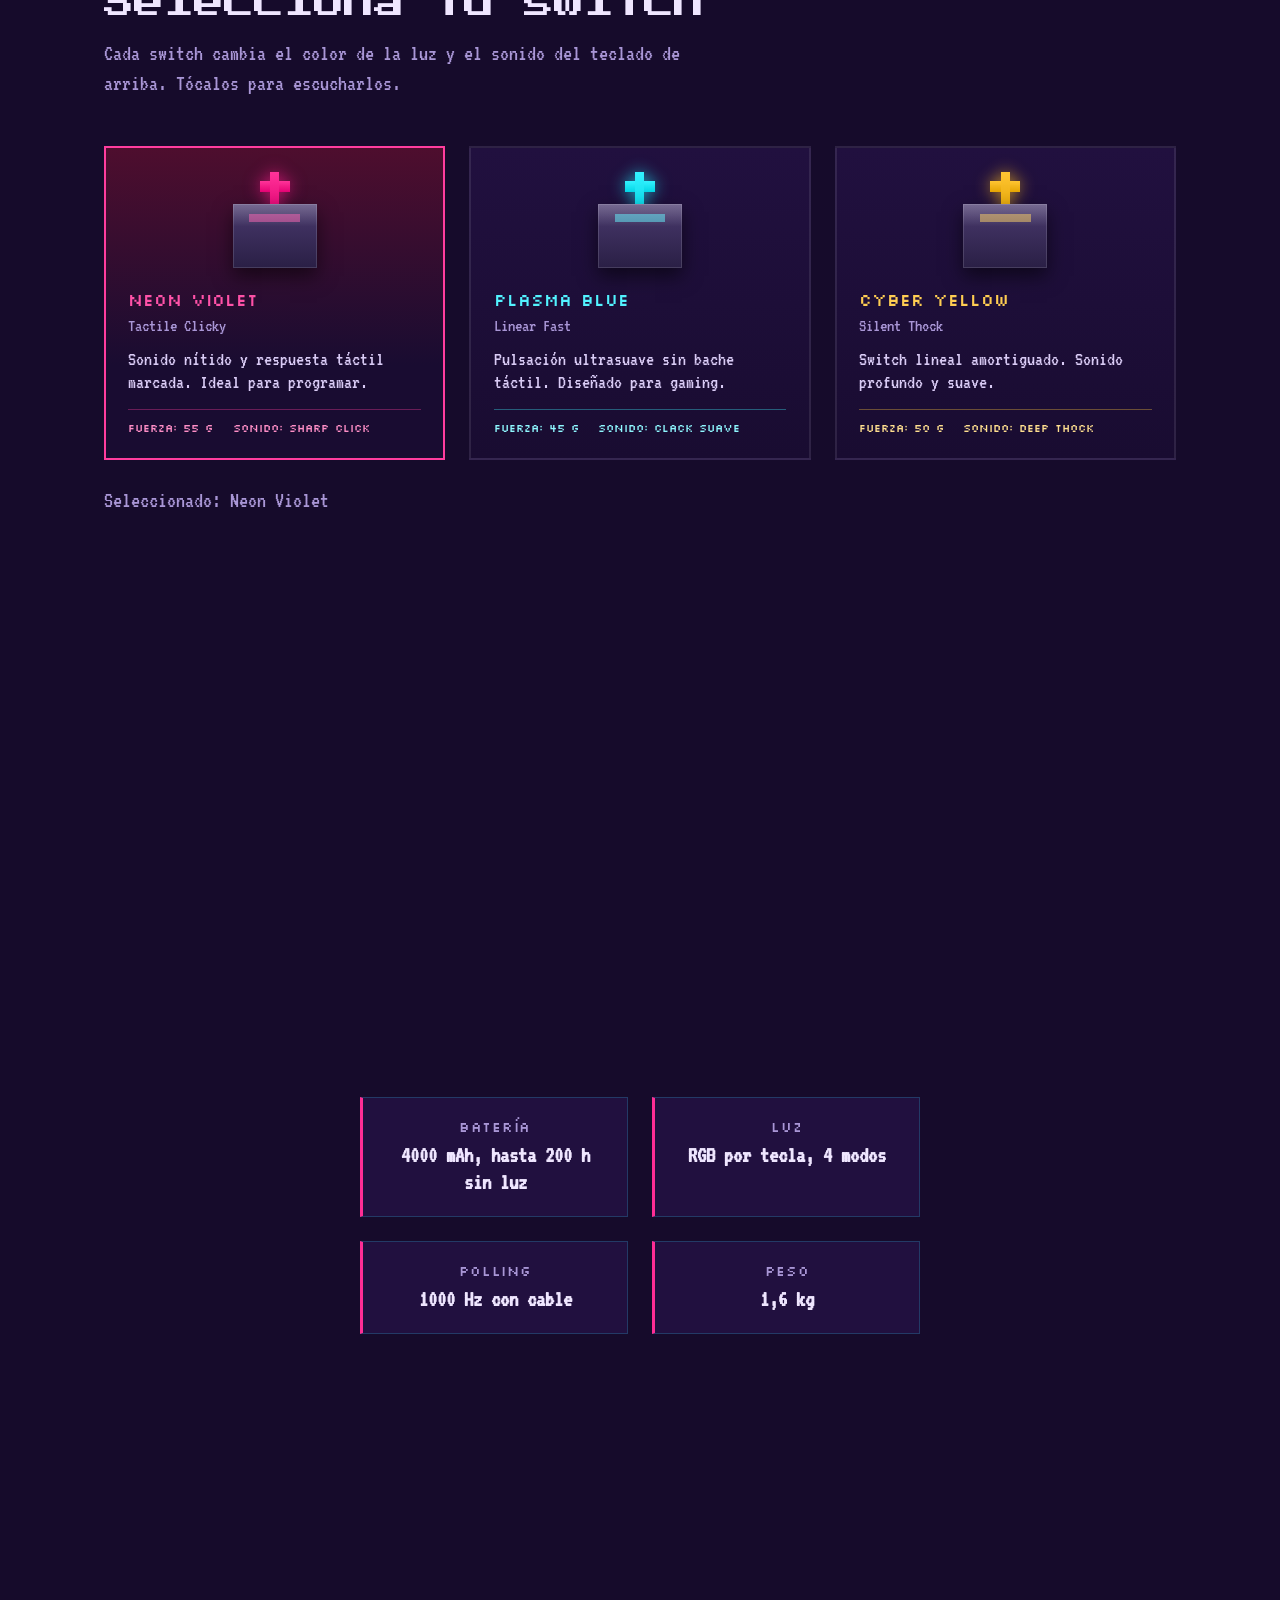
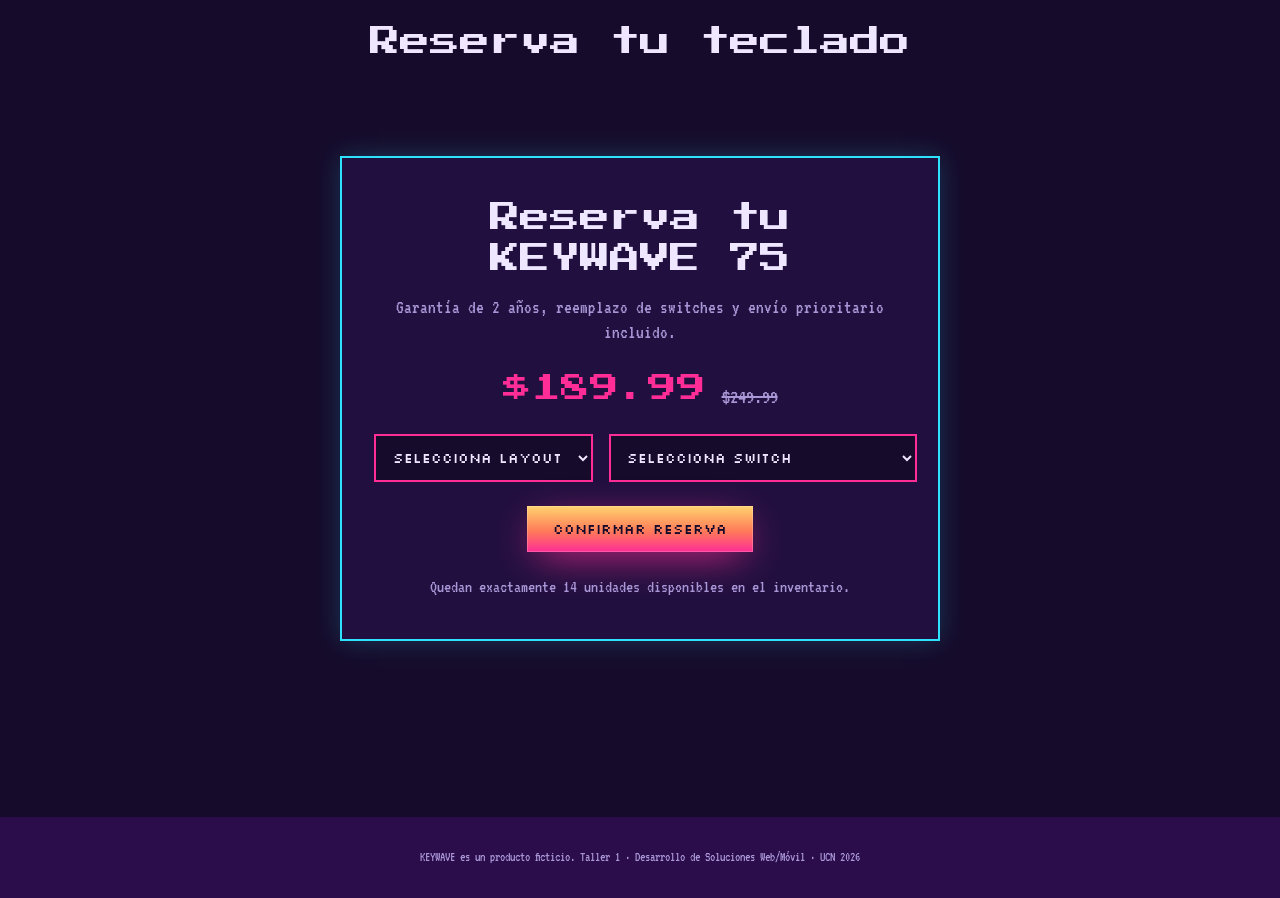
==== commit 210ff326: "implementación de la FICHA TÉCNICA y aregle el Reserva tu teclado" ====
--- a/index.html
+++ b/index.html
@@ -125,24 +125,68 @@
 
     <!-- ESPECIFICACIONES · pendiente (ver TAREAS.md) -->
     <section class="pendiente" id="specs">
-      <h2>Especificaciones</h2>
-      <p>Sección en construcción.</p>
+   
+    <section class="specs-section" id="specs">
+      <div class="specs-container">
+        <h2 class="specs-title text-cyber-reveal">// FICHA TÉCNICA</h2>
+        
+        <div class="specs-grid">
+          <!-- Item 1 -->
+          <div class="spec-card text-cyber-reveal">
+            <span class="spec-label">Formato</span>
+            <strong class="spec-value">75%, 84 teclas + perilla</strong>
+          </div>
+
+          <!-- Item 2 -->
+          <div class="spec-card text-cyber-reveal">
+            <span class="spec-label">Conexión</span>
+            <strong class="spec-value">USB-C, Bluetooth 5.3 y 2,4 GHz</strong>
+          </div>
+
+          <!-- Item 3 -->
+          <div class="spec-card text-cyber-reveal">
+            <span class="spec-label">Batería</span>
+            <strong class="spec-value">4000 mAh, hasta 200 h sin luz</strong>
+          </div>
+
+          <!-- Item 4 -->
+          <div class="spec-card text-cyber-reveal">
+            <span class="spec-label">Luz</span>
+            <strong class="spec-value">RGB por tecla, 4 modos</strong>
+          </div>
+
+          <!-- Item 5 -->
+          <div class="spec-card text-cyber-reveal">
+            <span class="spec-label">Polling</span>
+            <strong class="spec-value">1000 Hz con cable</strong>
+          </div>
+
+          <!-- Item 6 -->
+          <div class="spec-card text-cyber-reveal">
+            <span class="spec-label">Peso</span>
+            <strong class="spec-value">1,6 kg</strong>
+          </div>
+        </div>
+      </div>
+    </section>
+
     </section>
 
     <!-- RESERVA · pendiente (ver TAREAS.md) -->
     <section class="pendiente" id="reservar">
       <h2>Reserva tu teclado</h2>
-      <section class="reservar-section" id="reservar">
+     <!-- RESERVA DE KEYWAVE 75 -->
+    <section class="reservar-section" id="reservar">
       <div class="reservar-card">
-        <h2>Reserva tu KEYWAVE 75</h2>
-        <p class="reservar-lead">Garantía de 2 años, reemplazo de switches y envío prioritario incluido.</p>
-
-        <div class="reservar-precio">
+        <h2 class="text-cyber-reveal">Reserva tu KEYWAVE 75</h2>
+        <p class="reservar-lead text-cyber-reveal">Garantía de 2 años, reemplazo de switches y envío prioritario incluido.</p>
+
+        <div class="reservar-precio text-cyber-reveal">
           <span class="precio-actual">$189.99</span>
           <span class="precio-anterior">$249.99</span>
         </div>
 
-        <form id="form-reserva" class="reservar-form" onsubmit="confirmarReserva(event)">
+        <form id="form-reserva" class="reservar-form text-cyber-reveal" onsubmit="confirmarReserva(event)">
           <div class="reservar-selects">
             <select required class="reserva-input">
               <option value="">Selecciona Layout</option>
@@ -162,7 +206,7 @@
           </button>
         </form>
 
-        <p class="reserva-stock">Quedan exactamente 14 unidades disponibles en el inventario.</p>
+        <p class="reserva-stock text-cyber-reveal">Quedan exactamente 14 unidades disponibles en el inventario.</p>
       </div>
     </section>
     </section>
--- a/css/style.css
+++ b/css/style.css
@@ -787,4 +787,102 @@
   margin-top: 1.5rem;
   font-size: 1.1rem;
   color: var(--muted);
+} 
+
+
+
+/* ---------- Animación Procedimental Cyberpunk al hacer Scroll ---------- */
+.text-cyber-reveal {
+  opacity: 0;
+  transform: translateY(35px);
+  filter: blur(4px);
+  transition: opacity 0.6s cubic-bezier(0.2, 0.8, 0.2, 1),
+              transform 0.6s cubic-bezier(0.2, 0.8, 0.2, 1),
+              filter 0.6s ease;
+}
+
+.text-cyber-reveal.is-visible {
+  opacity: 1;
+  transform: translateY(0);
+  filter: blur(0);
+}
+
+/* --------------- */
+
+.specs-section {
+  padding: 6rem 1rem;
+  background: var(--night);
+  display: flex;
+  justify-content: center;
+  position: relative;
+}
+
+.specs-container {
+  max-width: 1000px;
+  width: 100%;
+}
+
+.specs-title {
+  font-family: var(--display);
+  font-size: clamp(1.4rem, 3vw, 2.2rem);
+  color: var(--chrome);
+  text-shadow: 0 0 12px var(--cyan);
+  margin-bottom: 2.5rem;
+  border-bottom: 2px solid var(--cyan);
+  padding-bottom: 0.8rem;
+}
+
+.specs-grid {
+  display: grid;
+  grid-template-columns: repeat(auto-fit, minmax(260px, 1fr));
+  gap: 1.5rem;
+}
+
+.spec-card {
+  background: var(--night-2);
+  border: 1px solid rgba(45, 226, 255, 0.2);
+  border-left: 3px solid var(--magenta);
+  padding: 1.2rem 1.5rem;
+  display: flex;
+  flex-direction: column;
+  gap: 0.4rem;
+  position: relative;
+  transition: transform 0.3s ease, border-color 0.3s ease, box-shadow 0.3s ease;
+}
+
+.spec-card:hover {
+  transform: translateY(-4px);
+  border-color: var(--cyan);
+  box-shadow: 0 0 15px rgba(45, 226, 255, 0.3);
+}
+
+.spec-label {
+  font-family: var(--ui);
+  font-size: 0.85rem;
+  color: var(--muted);
+  text-transform: uppercase;
+  letter-spacing: 0.05em;
+}
+
+.spec-value {
+  font-family: var(--body);
+  font-size: 1.45rem;
+  color: var(--chrome);
+  line-height: 1.2;
+}
+
+/* ---------- Animación Procedimental Cyberpunk al hacer Scroll ---------- */
+.text-cyber-reveal {
+  opacity: 0;
+  transform: translateY(35px);
+  filter: blur(4px);
+  transition: opacity 0.6s cubic-bezier(0.2, 0.8, 0.2, 1),
+              transform 0.6s cubic-bezier(0.2, 0.8, 0.2, 1),
+              filter 0.6s ease;
+}
+
+.text-cyber-reveal.is-visible {
+  opacity: 1;
+  transform: translateY(0);
+  filter: blur(0);
 }
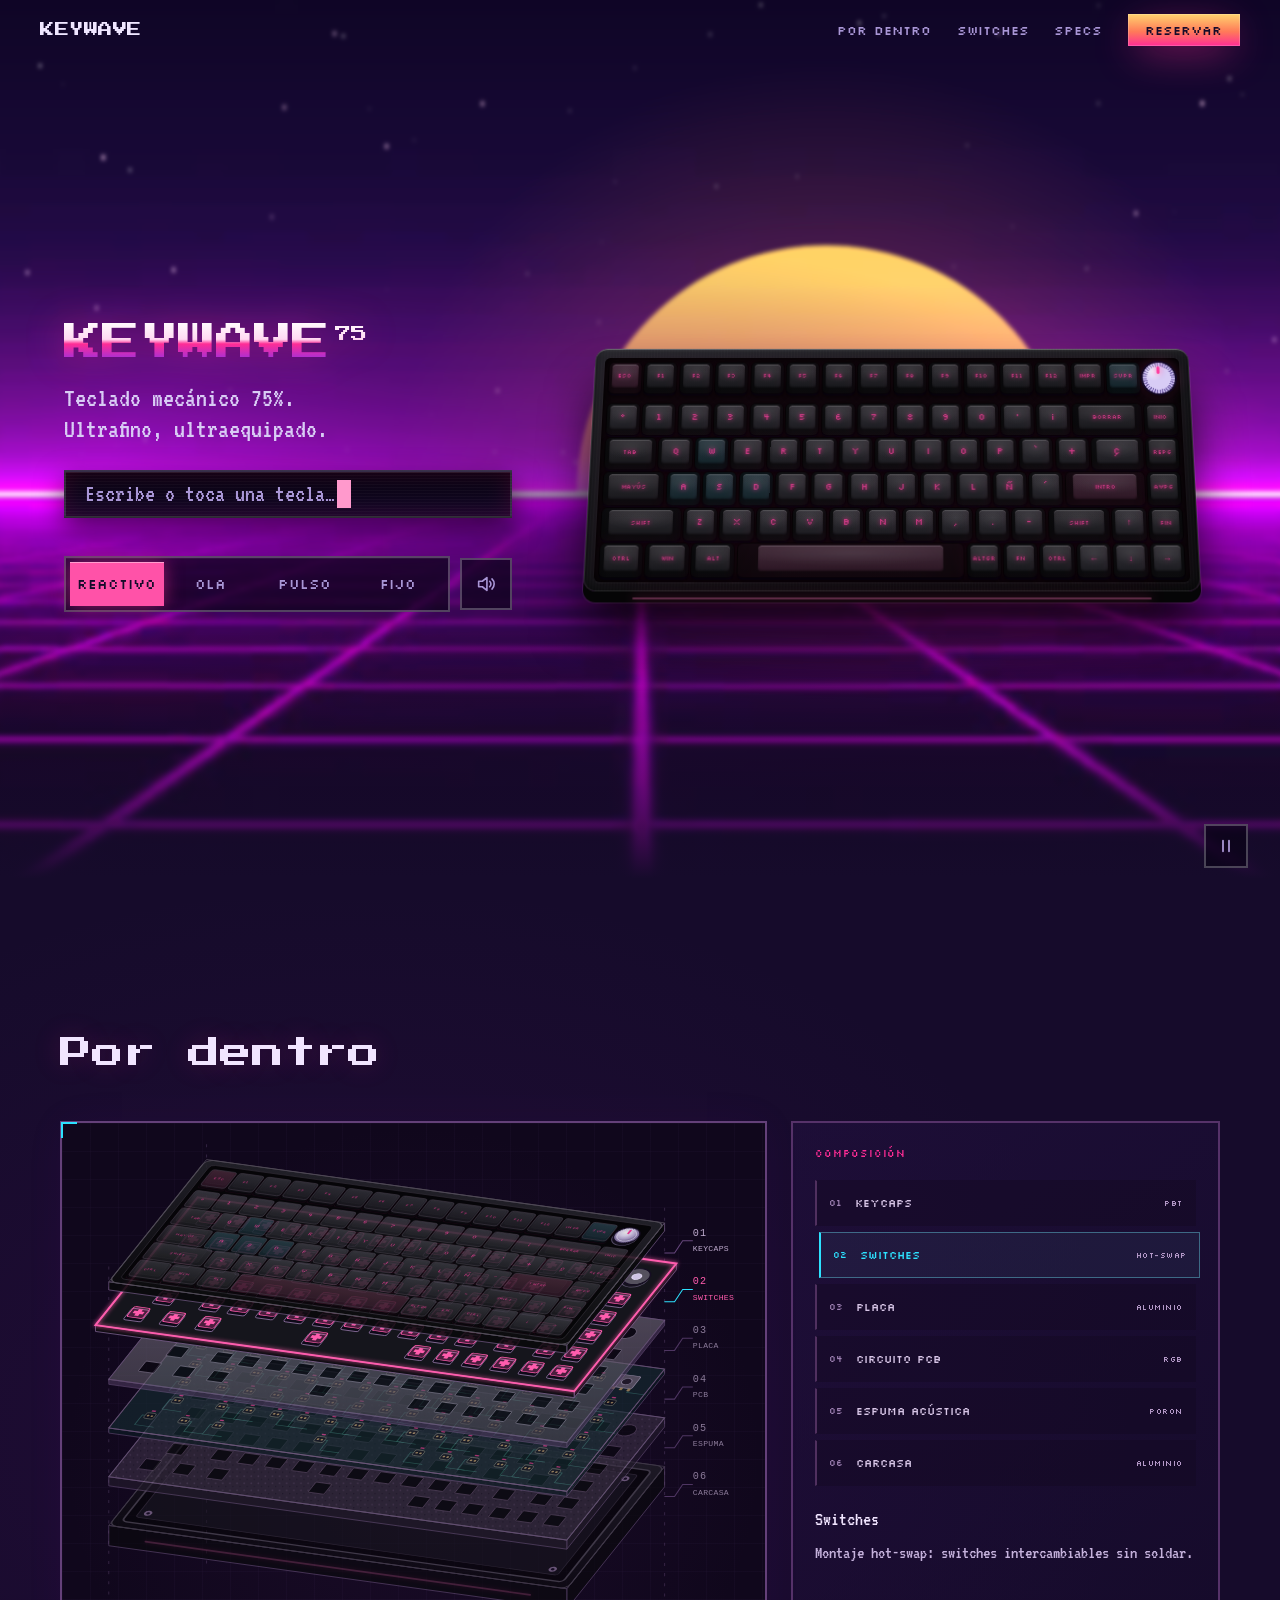
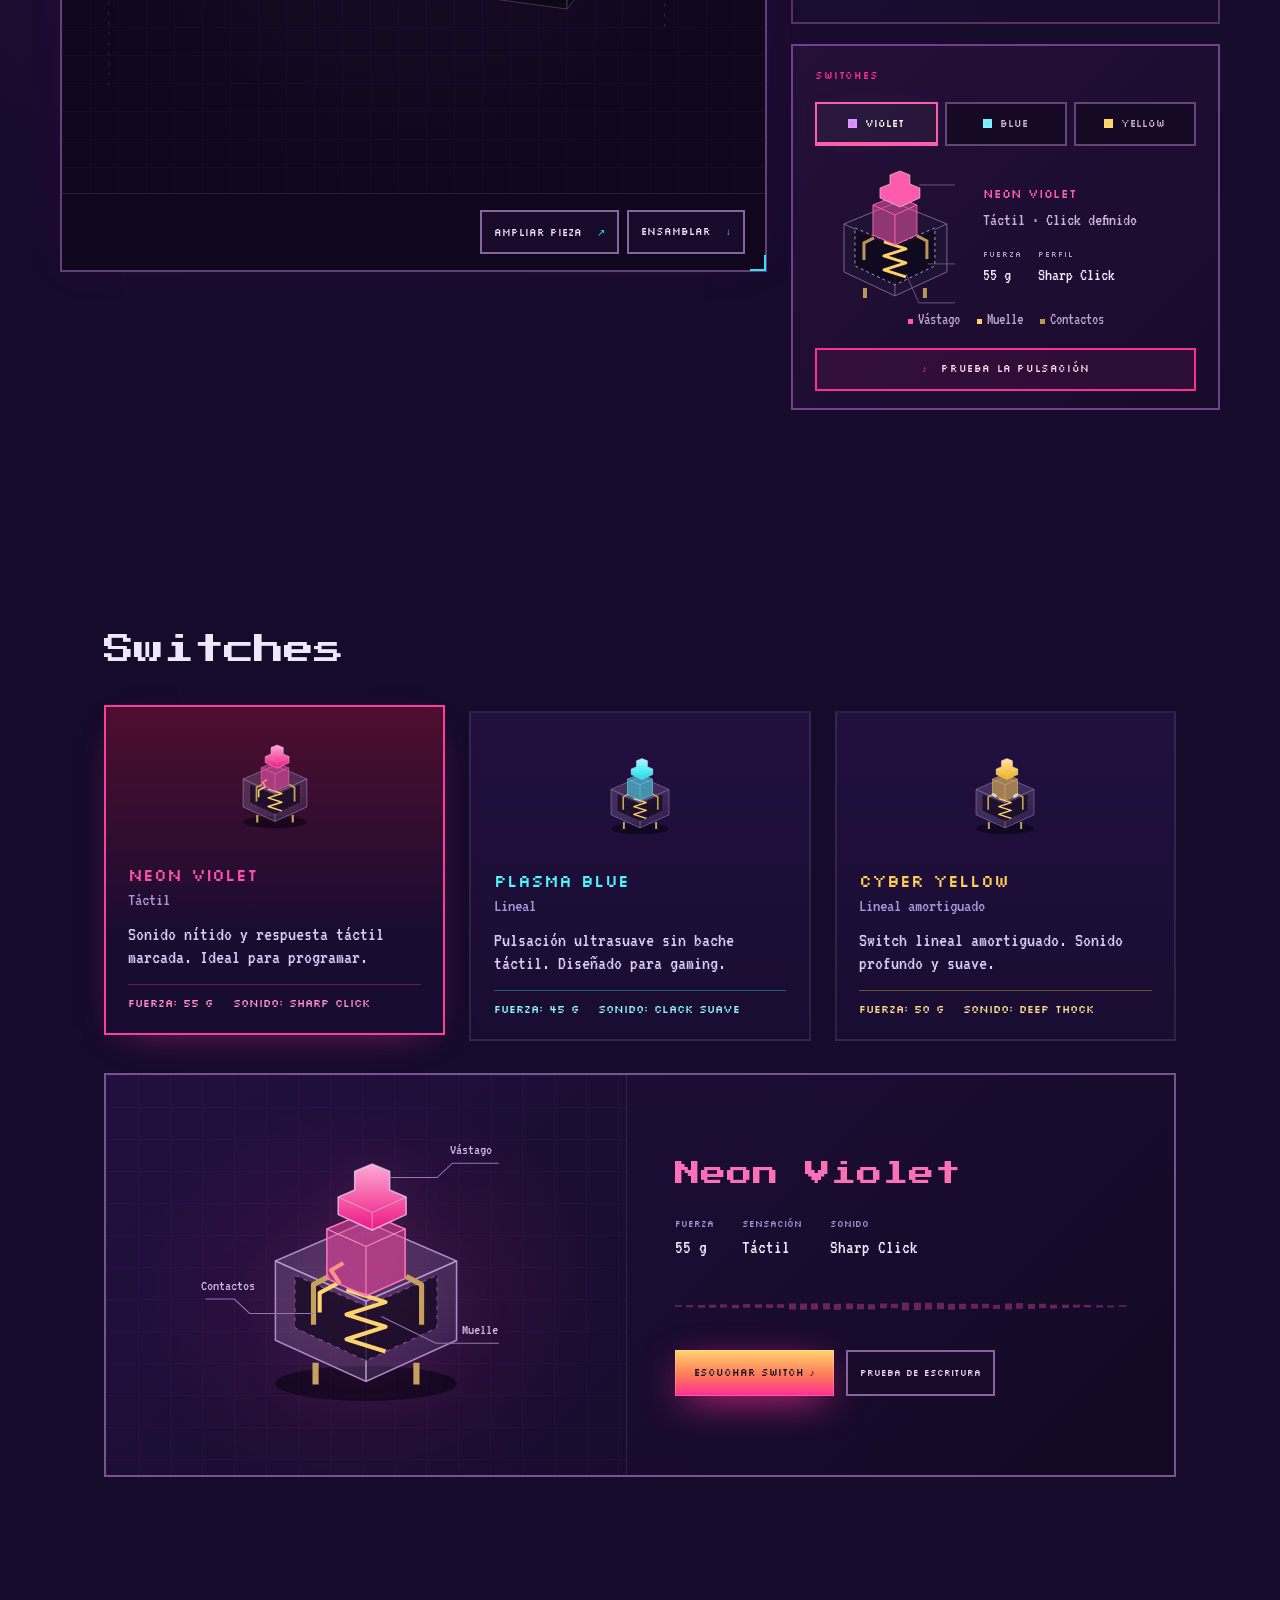
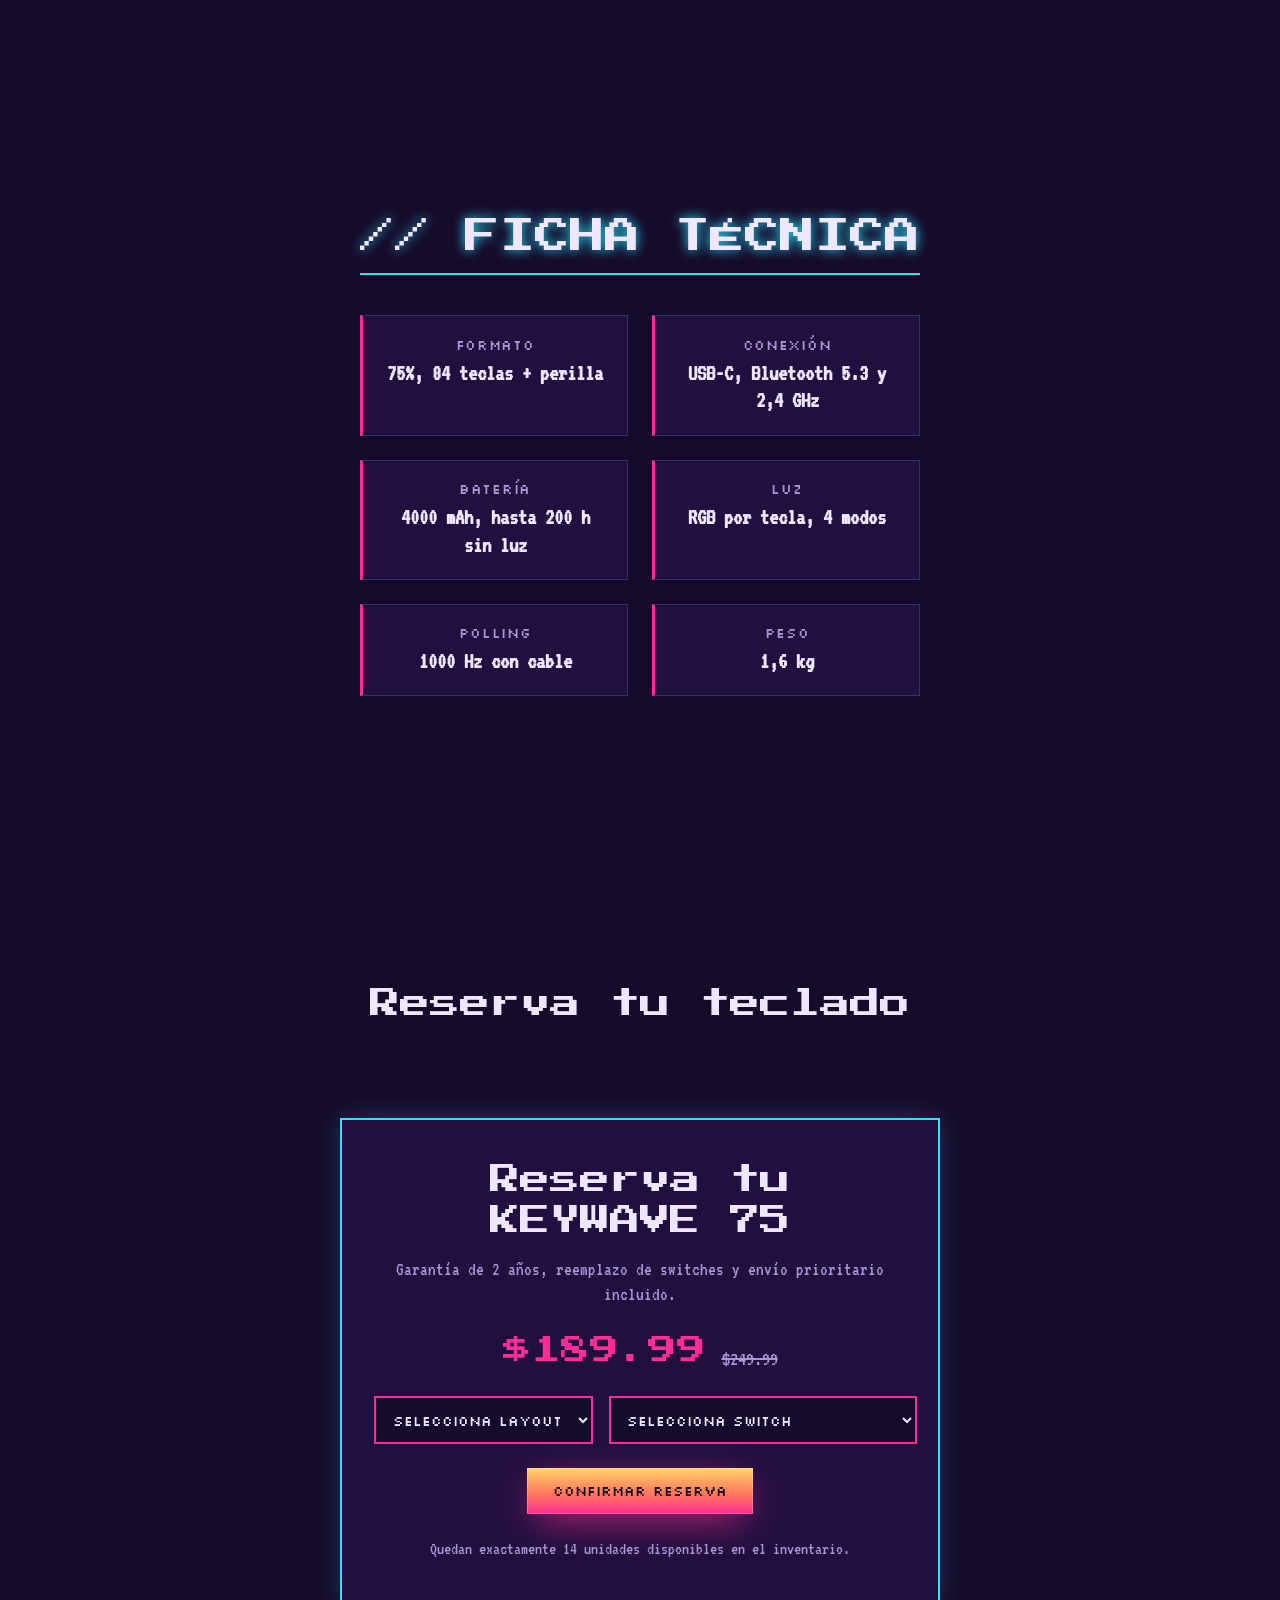
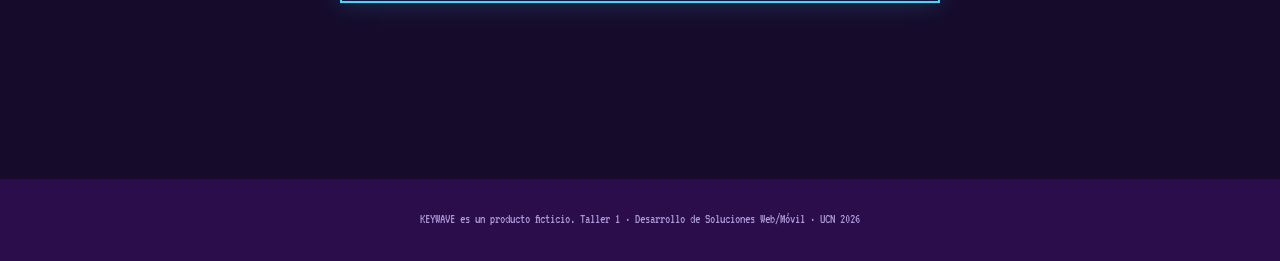
==== commit 9aee7f16: "Por dentro" ====
--- a/index.html
+++ b/index.html
@@ -13,12 +13,10 @@
 </head>
 <body>
 
-  <!-- Barra de progreso del scroll -->
   <div id="scroll-progress-container" aria-hidden="true">
     <div id="scroll-progress-bar"></div>
   </div>
 
-  <!-- Barra de navegación -->
   <header class="nav" id="nav">
     <a class="nav__logo" href="#inicio" aria-label="KEYWAVE, inicio">KEYWAVE</a>
     <button class="nav__toggle" id="nav-toggle" aria-expanded="false" aria-controls="menu-principal" aria-label="Abrir menú">
@@ -33,7 +31,6 @@
   </header>
 
   <main>
-    <!-- HERO: video synthwave + cielo animado + teclado interactivo -->
     <section class="hero" id="inicio">
       <div class="scene" id="scene" aria-hidden="true">
         <canvas class="scene__stars" id="stars"></canvas>
@@ -48,7 +45,6 @@
         <h1 class="hero__title">KEYWAVE<span>75</span></h1>
         <p class="hero__lead">Teclado mecánico 75%. Ultrafino, ultraequipado.</p>
 
-        <!-- Pantalla: al tocarla se enfoca un input invisible (en el celular abre el teclado del teléfono) -->
         <label class="screen" id="screen" for="entrada">
           <input class="screen__input" id="entrada" type="text" autocomplete="off" autocorrect="off"
                  autocapitalize="off" spellcheck="false" enterkeyhint="done" aria-label="Escribe para iluminar el teclado">
@@ -74,31 +70,102 @@
         </div>
       </div>
 
-      <!-- Pausa del fondo animado (video + estrellas) -->
       <button class="icon-btn hero__pausa" id="pausa-fondo" aria-pressed="false" aria-label="Pausar el fondo animado">
         <svg class="icono-pausa" viewBox="0 0 24 24" aria-hidden="true"><path d="M8 5v14M16 5v14"/></svg>
         <svg class="icono-play" viewBox="0 0 24 24" aria-hidden="true"><path d="M7 5l12 7-12 7z"/></svg>
       </button>
     </section>
 
-    <!-- POR DENTRO · pendiente (ver TAREAS.md) -->
-    <section class="pendiente" id="por-dentro">
-      <h2>Por dentro</h2>
-      <p>Sección en construcción.</p>
-    </section>
-
-    <!-- SWITCHES: cambian el color de la luz y el sonido del teclado -->
+    <section id="por-dentro" class="inside-section" aria-labelledby="inside-title">
+            <div class="inside-container">
+                <div class="inside-heading">
+                    <h2 id="inside-title">Por dentro</h2>
+                </div>
+
+                <div class="inside-layout">
+                    <div class="inside-viewer">
+                        <div class="inside-stage">
+                            <svg id="inside-keyboard" viewBox="0 0 660 660" role="img" aria-labelledby="inside-svg-title inside-svg-description">
+                                <title id="inside-svg-title">Interior del teclado KEYWAVE 75</title>
+                                <desc id="inside-svg-description">Keycaps de PBT, switches hot-swap, placa de aluminio, PCB, espuma PORON, carcasa de aluminio y perilla metálica.</desc>
+                            </svg>
+                        </div>
+                        <div class="inside-viewer-footer">
+                            <div class="inside-view-actions">
+                                <button id="inside-focus" class="inside-outline-button" type="button" aria-pressed="false" aria-controls="inside-keyboard">Ampliar pieza <span aria-hidden="true">↗</span></button>
+                                <button id="inside-assembly" class="inside-outline-button" type="button" aria-pressed="false" aria-controls="inside-keyboard">Ensamblar <span aria-hidden="true">↓</span></button>
+                            </div>
+                        </div>
+                    </div>
+
+                    <div class="inside-controls">
+                        <div class="inside-components">
+                            <p class="inside-panel-label">Composición</p>
+                            <div class="inside-layer-list" role="group" aria-label="Componentes del teclado">
+                                <button type="button" class="inside-layer-button" data-layer="keycaps" aria-pressed="false"><span>01</span> Keycaps <span class="inside-layer-material">PBT</span></button>
+                                <button type="button" class="inside-layer-button is-active" data-layer="switches" aria-pressed="true"><span>02</span> Switches <span class="inside-layer-material">HOT-SWAP</span></button>
+                                <button type="button" class="inside-layer-button" data-layer="plate" aria-pressed="false"><span>03</span> Placa <span class="inside-layer-material">ALUMINIO</span></button>
+                                <button type="button" class="inside-layer-button" data-layer="pcb" aria-pressed="false"><span>04</span> Circuito PCB <span class="inside-layer-material">RGB</span></button>
+                                <button type="button" class="inside-layer-button" data-layer="foam" aria-pressed="false"><span>05</span> Espuma acústica <span class="inside-layer-material">PORON</span></button>
+                                <button type="button" class="inside-layer-button" data-layer="case" aria-pressed="false"><span>06</span> Carcasa <span class="inside-layer-material">ALUMINIO</span></button>
+                            </div>
+                            <div class="inside-layer-detail" aria-live="polite" aria-atomic="true">
+                                <h3 id="inside-layer-title">Switches</h3>
+                                <p id="inside-layer-description">Montaje hot-swap: switches intercambiables sin soldar.</p>
+                            </div>
+                        </div>
+
+                        <div class="inside-switch-panel">
+                            <p class="inside-panel-label">Switches</p>
+                            <div class="inside-switch-options" role="group" aria-label="Tipo de switch">
+                                <button type="button" class="inside-switch-option is-active" data-switch="tactile" aria-pressed="true"><span class="inside-swatch inside-swatch-violet" aria-hidden="true"></span>Violet</button>
+                                <button type="button" class="inside-switch-option" data-switch="linear" aria-pressed="false"><span class="inside-swatch inside-swatch-blue" aria-hidden="true"></span>Blue</button>
+                                <button type="button" class="inside-switch-option" data-switch="silent" aria-pressed="false"><span class="inside-swatch inside-swatch-yellow" aria-hidden="true"></span>Yellow</button>
+                            </div>
+                            <div class="inside-switch-preview">
+                                <svg id="inside-switch-cutaway" viewBox="0 0 160 150" role="img" aria-labelledby="inside-cutaway-title">
+                                    <title id="inside-cutaway-title">Interior del switch: vástago, muelle y contactos</title>
+                                    <path d="M29 63 80 42 132 63 132 111 80 135 29 111Z" fill="#1e1334" stroke="#7b638d"/>
+                                    <path d="M29 63 80 87 132 63M80 87V135" fill="none" stroke="#7b638d"/>
+                                    <path d="M40 67 80 84 120 67 120 105 80 124 40 105Z" fill="#0f091d" fill-opacity=".85" stroke="#ae8dc1" stroke-dasharray="3 3"/>
+                                    <path d="m69 81 22 7-22 7 22 7-22 7 22 7" fill="none" stroke="#ffd166" stroke-width="3" stroke-linejoin="round"/>
+                                    <path d="M49 99V82L59 77M112 98V80L102 75" fill="none" stroke="#b99759" stroke-width="3"/>
+                                    <g class="inside-switch-stem">
+                                        <path d="m58 44 22-9 22 9v30L80 84 58 74Z" fill="var(--inside-switch-color)" stroke="var(--inside-switch-color)" fill-opacity=".5"/>
+                                        <path d="m58 44 22 10 22-10M80 54v30" fill="none" stroke="var(--inside-switch-color)"/>
+                                        <path d="m65 27 10-4v-9l10-4 10 4v9l10 4v10l-20 9-20-9Z" fill="var(--inside-switch-color)" stroke="#fff" stroke-opacity=".5"/>
+                                    </g>
+                                    <path d="M50 127v10M110 127v10" stroke="#b99759" stroke-width="4"/>
+                                    <path d="M104 24h36M113 103h27M91 113l13 29h36" fill="none" stroke="#6b527d"/>
+                                </svg>
+                                <div class="inside-switch-info" aria-live="polite" aria-atomic="true">
+                                    <h3 id="inside-switch-name">Neon Violet</h3>
+                                    <p id="inside-switch-type">Táctil · Click definido</p>
+                                    <dl class="inside-switch-stats">
+                                        <div><dt>FUERZA</dt><dd id="inside-switch-force">55 g</dd></div>
+                                        <div><dt>PERFIL</dt><dd id="inside-switch-sound">Sharp Click</dd></div>
+                                    </dl>
+                                </div>
+                            </div>
+                            <div class="inside-cutaway-legend"><span>Vástago</span><span>Muelle</span><span>Contactos</span></div>
+                            <button id="inside-test-switch" class="inside-test-button" type="button"><span aria-hidden="true">♪</span> Prueba la pulsación</button>
+                        </div>
+                    </div>
+                </div>
+
+            </div>
+        </section>
+
     <section class="switches" id="switches">
       <div class="switches__head">
-        <h2>Selecciona tu switch</h2>
-        <p>Cada switch cambia el color de la luz y el sonido del teclado de arriba. Tócalos para escucharlos.</p>
+        <h2>Switches</h2>
       </div>
 
       <div class="switches__picker" role="radiogroup" aria-label="Tipo de switch">
         <button type="button" class="switch-card activo" role="radio" aria-checked="true" data-switch="tactile" style="--sw:330">
           <span class="switch__model" aria-hidden="true"><span class="switch__stem"></span><span class="switch__housing"></span></span>
           <span class="switch__name">Neon Violet</span>
-          <span class="switch__tipo">Tactile Clicky</span>
+          <span class="switch__tipo">Táctil</span>
           <span class="switch__desc">Sonido nítido y respuesta táctil marcada. Ideal para programar.</span>
           <span class="switch__datos"><span>Fuerza: 55 g</span><span>Sonido: Sharp Click</span></span>
         </button>
@@ -106,7 +173,7 @@
         <button type="button" class="switch-card" role="radio" aria-checked="false" data-switch="linear" style="--sw:184">
           <span class="switch__model" aria-hidden="true"><span class="switch__stem"></span><span class="switch__housing"></span></span>
           <span class="switch__name">Plasma Blue</span>
-          <span class="switch__tipo">Linear Fast</span>
+          <span class="switch__tipo">Lineal</span>
           <span class="switch__desc">Pulsación ultrasuave sin bache táctil. Diseñado para gaming.</span>
           <span class="switch__datos"><span>Fuerza: 45 g</span><span>Sonido: Clack Suave</span></span>
         </button>
@@ -114,16 +181,56 @@
         <button type="button" class="switch-card" role="radio" aria-checked="false" data-switch="silent" style="--sw:43">
           <span class="switch__model" aria-hidden="true"><span class="switch__stem"></span><span class="switch__housing"></span></span>
           <span class="switch__name">Cyber Yellow</span>
-          <span class="switch__tipo">Silent Thock</span>
+          <span class="switch__tipo">Lineal amortiguado</span>
           <span class="switch__desc">Switch lineal amortiguado. Sonido profundo y suave.</span>
           <span class="switch__datos"><span>Fuerza: 50 g</span><span>Sonido: Deep Thock</span></span>
         </button>
       </div>
 
-      <p class="switch-estado" id="switch-estado" aria-live="polite">Seleccionado: Neon Violet</p>
-    </section>
-
-    <!-- ESPECIFICACIONES · pendiente (ver TAREAS.md) -->
+      <p class="sr-only" id="switch-estado" aria-live="polite">Seleccionado: Neon Violet</p>
+
+      <div class="sound-lab" id="sound-lab" data-switch="tactile" aria-label="Vista ampliada y prueba del switch seleccionado">
+        <div class="sound-lab__visual">
+          <button id="lab-switch-key" class="lab-switch-key" type="button" aria-label="Pulsar el switch seleccionado para escucharlo">
+            <svg id="lab-switch-svg" viewBox="0 0 340 290" aria-hidden="true">
+              <defs>
+                <linearGradient id="lab-housing" x1="0" y1="0" x2="1" y2="1"><stop stop-color="#bca1d0" stop-opacity=".2"/><stop offset="1" stop-color="#3b2457" stop-opacity=".5"/></linearGradient>
+                <linearGradient id="lab-stem-fill" x1="0" y1="0" x2="0" y2="1"><stop stop-color="hsl(var(--accent-h) 100% 83%)"/><stop offset="1" stop-color="hsl(var(--accent-h) 85% 51%)"/></linearGradient>
+              </defs>
+              <ellipse cx="170" cy="253" rx="88" ry="17" fill="#03010b" opacity=".5"/>
+              <g class="lab-switch-body">
+                <path d="m82 134 88-38 88 38v77l-88 40-88-40Z" fill="url(#lab-housing)" stroke="#ab8bc9" stroke-width="1.5"/>
+                <path d="m82 134 88 39 88-39M170 173v78" fill="none" stroke="#b69bcd" stroke-width="1.5"/>
+                <path d="m101 148 69 30 69-30v51l-69 32-69-32Z" fill="#13091f" fill-opacity=".76" stroke="#7c589c" stroke-dasharray="4 5"/>
+                <path d="M119 196v-39l15-8M224 196v-39l-15-8" fill="none" stroke="#c6a05d" stroke-width="5" stroke-linejoin="round"/>
+                <path class="lab-tactile-leaf" d="M125 184v-19l19-10-8-12 12-7" fill="none" stroke="#ffd36e" stroke-width="4" stroke-linejoin="round"/>
+                <path d="M121 233v21M219 233v21" fill="none" stroke="#c6a05d" stroke-width="6"/>
+                <g class="lab-switch-spring"><path d="m151 162 38 12-38 12 38 12-38 12 38 12" fill="none" stroke="#ffd36e" stroke-width="4" stroke-linejoin="round"/></g>
+                <g class="lab-switch-stem">
+                  <path d="m132 103 38-16 38 16v48l-38 17-38-17Z" fill="hsl(var(--accent-h) 100% 65% / .5)" stroke="hsl(var(--accent-h) 100% 73%)" stroke-width="1.5"/>
+                  <path d="m132 103 38 17 38-17M170 120v48" fill="none" stroke="hsl(var(--accent-h) 100% 78%)"/>
+                  <g class="lab-silent-dampers" fill="#cce3d4" stroke="#fff" stroke-opacity=".5"><path d="m132 145 12 5v9l-12-5Z"/><path d="m196 151 12-5v9l-12 5Z"/></g>
+                  <path d="m143 72 16-7V47l17-7 17 7v18l16 7v17l-33 15-33-15Z" fill="url(#lab-stem-fill)" stroke="#f4dbff" stroke-opacity=".7" stroke-width="1.5"/>
+                  <path d="m143 72 33 15 33-15M176 87v17" fill="none" stroke="#fff" stroke-opacity=".4"/>
+                </g>
+              </g>
+              <g class="lab-annotations" fill="none" stroke="#9575ac">
+                <path d="M193 53h46l15-14h45"/><path d="m185 188 53 26h61"/><path d="M119 185H57l-15-14H14"/>
+              </g>
+              <g class="lab-annotation-text" fill="#cdb4df" font-family="VT323, monospace" font-size="15"><text x="252" y="30">Vástago</text><text x="263" y="205">Muelle</text><text x="10" y="162">Contactos</text></g>
+            </svg>
+          </button>
+        </div>
+        <div class="sound-lab__detail">
+          <h3 id="lab-switch-name">Neon Violet</h3>
+          <dl class="lab-stats"><div><dt>FUERZA</dt><dd id="lab-switch-force">55 g</dd></div><div><dt>SENSACIÓN</dt><dd id="lab-switch-feel">Táctil</dd></div><div><dt>SONIDO</dt><dd id="lab-switch-sound">Sharp Click</dd></div></dl>
+          <div class="lab-wave" aria-hidden="true"></div>
+          <div class="lab-actions"><button id="lab-listen" class="btn" type="button">Escuchar switch <span aria-hidden="true">♪</span></button><button id="lab-typing" class="inside-outline-button" type="button" aria-pressed="false">Prueba de escritura</button></div>
+          <p class="sr-only" id="lab-playback-status" role="status"></p>
+        </div>
+      </div>
+    </section>
+
     <section class="pendiente" id="specs">
    
     <section class="specs-section" id="specs">
@@ -131,37 +238,31 @@
         <h2 class="specs-title text-cyber-reveal">// FICHA TÉCNICA</h2>
         
         <div class="specs-grid">
-          <!-- Item 1 -->
           <div class="spec-card text-cyber-reveal">
             <span class="spec-label">Formato</span>
             <strong class="spec-value">75%, 84 teclas + perilla</strong>
           </div>
 
-          <!-- Item 2 -->
           <div class="spec-card text-cyber-reveal">
             <span class="spec-label">Conexión</span>
             <strong class="spec-value">USB-C, Bluetooth 5.3 y 2,4 GHz</strong>
           </div>
 
-          <!-- Item 3 -->
           <div class="spec-card text-cyber-reveal">
             <span class="spec-label">Batería</span>
             <strong class="spec-value">4000 mAh, hasta 200 h sin luz</strong>
           </div>
 
-          <!-- Item 4 -->
           <div class="spec-card text-cyber-reveal">
             <span class="spec-label">Luz</span>
             <strong class="spec-value">RGB por tecla, 4 modos</strong>
           </div>
 
-          <!-- Item 5 -->
           <div class="spec-card text-cyber-reveal">
             <span class="spec-label">Polling</span>
             <strong class="spec-value">1000 Hz con cable</strong>
           </div>
 
-          <!-- Item 6 -->
           <div class="spec-card text-cyber-reveal">
             <span class="spec-label">Peso</span>
             <strong class="spec-value">1,6 kg</strong>
@@ -172,10 +273,8 @@
 
     </section>
 
-    <!-- RESERVA · pendiente (ver TAREAS.md) -->
     <section class="pendiente" id="reservar">
       <h2>Reserva tu teclado</h2>
-     <!-- RESERVA DE KEYWAVE 75 -->
     <section class="reservar-section" id="reservar">
       <div class="reservar-card">
         <h2 class="text-cyber-reveal">Reserva tu KEYWAVE 75</h2>
--- a/css/style.css
+++ b/css/style.css
@@ -1,8 +1,3 @@
-/* =========================================================
-   KEYWAVE 75 — Landing synthwave
-   Paleta: noche violeta, magenta neón, cian, sol ámbar
-   ========================================================= */
-
 :root {
   --night: #160b2b;
   --night-2: #21103f;
@@ -14,16 +9,13 @@
   --chrome: #efe6ff;
   --muted: #a996d6;
 
-  /* tono de la luz del teclado: lo cambia el selector de switches */
   --accent-h: 330;
   --accent: hsl(var(--accent-h) 100% 62%);
 
-  /* Tipografía pixel: títulos, interfaz (solo mayúsculas) y texto corrido */
   --display: "Press Start 2P", monospace;
   --ui: "Silkscreen", monospace;
   --body: "VT323", monospace;
 
-  /* unidad de tecla: el teclado mide ~16.8u de ancho */
   --u: clamp(19px, calc((100vw - 40px) / 16.8), 54px);
 }
 
@@ -36,7 +28,7 @@
   background: var(--night);
   color: var(--chrome);
   font-family: var(--body);
-  font-size: 1.4rem;      /* VT323 es chica para su tamaño: se compensa aquí */
+  font-size: 1.4rem;
   line-height: 1.3;
   -webkit-font-smoothing: antialiased;
   overflow-x: hidden;
@@ -55,7 +47,6 @@
   clip: rect(0 0 0 0); white-space: nowrap;
 }
 
-/* ---------- Botones ---------- */
 .btn {
   display: inline-block;
   font: 400 .85rem/1 var(--ui);
@@ -73,7 +64,6 @@
 .btn:active { transform: translateY(1px); }
 .btn--small { padding: .6rem 1.1rem; font-size: .9rem; }
 
-/* ---------- Navegación ---------- */
 .nav {
   position: fixed; inset: 0 0 auto 0; z-index: 50;
   display: flex; align-items: center; gap: 2rem;
@@ -86,7 +76,6 @@
   color: var(--chrome); letter-spacing: .04em;
   transition: opacity .3s ease, visibility 0s;
 }
-/* el título del hero ya muestra la marca: el logo aparece al bajar */
 .nav:not(.con-logo) .nav__logo { opacity: 0; visibility: hidden; transition: opacity .3s ease, visibility 0s .3s; }
 .nav__links { display: flex; align-items: center; gap: 1.6rem; margin-left: auto; }
 .nav__links a { text-decoration: none; color: var(--muted); font-family: var(--ui); font-size: .8rem; transition: color .2s; }
@@ -94,7 +83,6 @@
 .nav__links .btn { color: var(--night); }
 .nav__toggle { display: none; }
 
-/* Barra de progreso del scroll */
 #scroll-progress-container {
   position: fixed; top: 0; left: 0; z-index: 60;
   width: 100%; height: 4px;
@@ -106,9 +94,6 @@
   box-shadow: 0 0 10px var(--cyan), 0 0 20px var(--magenta);
 }
 
-/* =========================================================
-   HERO
-   ========================================================= */
 .hero {
   position: relative;
   min-height: 100svh;
@@ -119,25 +104,22 @@
   padding: 5.5rem 1rem 3rem;
 }
 
-.hero::after { /* funde la grilla con la sección siguiente */
+.hero::after {
   content: ""; position: absolute; left: 0; right: 0; bottom: 0; height: 30%;
   z-index: -1;
   background: linear-gradient(180deg, transparent, var(--night) 92%);
   pointer-events: none;
 }
 
-/* Fondo synthwave: cielo + sol + estrellas (código) y video encima en modo "screen".
-   El negro del video se vuelve transparente, así el sol y las estrellas se ven
-   detrás de la grilla. --horizon la calcula JS para calzar con la línea del video. */
 .scene {
   --horizon: 55%;
   position: absolute; inset: 0; z-index: -1;
   overflow: hidden;
   background: linear-gradient(180deg, #0d0620 0%, #1d0c3c calc(var(--horizon) * .55), #4a1560 var(--horizon), #12051f var(--horizon));
   filter: blur(2px) saturate(1.15);
-  transform: translateY(var(--parallax, 0px)) scale(1.04); /* scale evita bordes claros por el blur */
-}
-.scene::after { /* oscurece levemente el centro para el teclado */
+  transform: translateY(var(--parallax, 0px)) scale(1.04);
+}
+.scene::after {
   content: ""; position: absolute; inset: 0;
   background: radial-gradient(ellipse 60% 45% at 50% 60%, #160b2b88, transparent 70%);
 }
@@ -151,10 +133,9 @@
 }
 .scene__sun {
   background: linear-gradient(180deg, var(--sun-top) 8%, var(--sun-mid) 45%, var(--magenta) 78%);
-  /* franjas horizontales típicas del sol retro */
   -webkit-mask-image: linear-gradient(180deg, #000 52%, transparent 52% 55%, #000 55% 62%, transparent 62% 66%, #000 66% 72%, transparent 72% 77%, #000 77% 82%, transparent 82% 88%, #000 88% 92%, transparent 92%);
           mask-image: linear-gradient(180deg, #000 52%, transparent 52% 55%, #000 55% 62%, transparent 62% 66%, #000 66% 72%, transparent 72% 77%, #000 77% 82%, transparent 82% 88%, #000 88% 92%, transparent 92%);
-  clip-path: inset(0 0 calc(50% + var(--sun-y, 0px)) 0); /* el horizonte tapa la parte bajo él */
+  clip-path: inset(0 0 calc(50% + var(--sun-y, 0px)) 0);
 }
 .scene__sun-glow {
   background: radial-gradient(circle, #ff2d9555 0%, #ff7a5922 40%, transparent 68%);
@@ -169,7 +150,6 @@
   pointer-events: none;
 }
 
-/* Contenido del hero */
 .hero__content {
   display: flex; flex-direction: column; align-items: center;
   text-align: center;
@@ -202,7 +182,6 @@
   text-shadow: 0 0 6px #160b2b, 0 0 18px #160b2bcc, 0 2px 12px #160b2b;
 }
 
-/* "Pantalla" tipo OLED donde aparece lo que escribes */
 .screen {
   position: relative;
   display: flex; align-items: center; justify-content: center;
@@ -235,7 +214,6 @@
     inset 0 0 22px hsl(var(--accent-h) 100% 50% / .2),
     0 10px 28px #0009;
 }
-/* input real pero invisible: recibe el teclado del teléfono (16px evita el zoom de iOS) */
 .screen__input {
   position: absolute; inset: 0;
   width: 100%; height: 100%;
@@ -259,15 +237,12 @@
 .screen__ppm.is-on { opacity: 1; }
 .screen__ppm b { color: hsl(var(--accent-h) 100% 80%); font-weight: 700; }
 
-/* ---------- Teclado ---------- */
-/* --glow-h / --glow-l: tono y brillo promedio de las teclas (los calcula JS) */
 .board-wrap {
   --glow-h: 330; --glow-l: 0;
   position: relative;
   perspective: 1400px;
   max-width: 100%;
 }
-/* reflejo de la luz del teclado sobre la "mesa" */
 .board-wrap::after {
   content: ""; position: absolute; z-index: -1;
   left: 6%; right: 6%; bottom: calc(var(--u) * -1.2); height: calc(var(--u) * 1.8);
@@ -284,13 +259,13 @@
   border-radius: calc(var(--u) * .34);
   background:
     linear-gradient(180deg, #ffffff1f 0, #ffffff06 calc(var(--u) * .1), transparent calc(var(--u) * .25)),
-    repeating-linear-gradient(90deg, #ffffff04 0 1px, transparent 1px 3px), /* aluminio cepillado */
+    repeating-linear-gradient(90deg, #ffffff04 0 1px, transparent 1px 3px),
     linear-gradient(165deg, #232329, #121215 60%, #0b0b0d);
   box-shadow:
     0 0 0 1px #ffffff1c inset,
     0 1px 0 #ffffff38 inset,
     0 -3px 8px #00000066 inset,
-    0 calc(var(--u) * .3) 0 #050506,                 /* grosor del frente */
+    0 calc(var(--u) * .3) 0 #050506,
     0 calc(var(--u) * .3) 0 1px #ffffff12,
     0 calc(var(--u) * 1.1) calc(var(--u) * 1.4) -.3rem #000d;
   transform: rotateX(calc(var(--tilt) + var(--rx))) rotateY(var(--ry));
@@ -298,14 +273,12 @@
   touch-action: manipulation;
   user-select: none; -webkit-user-select: none;
 }
-/* placa hundida donde van montadas las teclas */
 .board::before {
   content: ""; position: absolute; inset: calc(var(--u) * .27);
   border-radius: calc(var(--u) * .16);
   background: #050506;
   box-shadow: inset 0 2px 6px #000d, 0 1px 0 #ffffff10;
 }
-/* tira de luz en el frente (toma el color promedio de las teclas) */
 .board::after {
   content: ""; position: absolute;
   left: 8%; right: 8%; bottom: calc(var(--u) * -.2);
@@ -319,10 +292,9 @@
 .board__row { position: relative; display: flex; }
 .board__row--f { margin-bottom: calc(var(--u) * .2); }
 
-/* Cada tecla: luz difusa debajo (::before) + keycap esculpido (.cap) */
 .key {
   --w: 1; --h: var(--accent-h); --l: 0;
-  --top: #1c1c21; --skirt: #101013;          /* keycap negro mate */
+  --top: #1c1c21; --skirt: #101013;
   position: relative;
   width: calc(var(--w) * var(--u));
   height: var(--u);
@@ -332,10 +304,9 @@
   -webkit-tap-highlight-color: transparent;
 }
 .key--mod  { --top: #18181c; --skirt: #0d0d10; }
-.key--rosa { --top: #2c1624; --skirt: #180b13; }   /* acentos de la versión de Gabriel, en tono oscuro */
+.key--rosa { --top: #2c1624; --skirt: #180b13; }
 .key--cian { --top: #13242b; --skirt: #0a1418; }
 
-/* luz bajo la tecla: solo cambia opacidad → barato de animar */
 .key::before {
   content: ""; position: absolute; inset: calc(var(--u) * -.05);
   border-radius: calc(var(--u) * .2);
@@ -343,7 +314,6 @@
   opacity: calc(var(--l) * .75);
   filter: blur(calc(var(--u) * .2));
 }
-/* faldón del keycap (los lados que se ven en ángulo) */
 .cap {
   position: relative;
   display: flex; align-items: flex-start; justify-content: flex-start;
@@ -357,10 +327,8 @@
     0 0 0 1px #00000080,
     0 calc(var(--u) * .06) 0 #06020d,
     0 calc(var(--u) * .1) calc(var(--u) * .14) #000b;
-  /* al soltar vuelve con un pequeño rebote */
   transition: transform .22s cubic-bezier(.3, 1.8, .5, 1), box-shadow .22s ease;
 }
-/* cara superior cóncava; se tiñe con la luz (--l) */
 .cap::before {
   content: ""; position: absolute;
   left: 9%; right: 9%; top: 6%; bottom: 18%;
@@ -371,8 +339,6 @@
     linear-gradient(180deg, color-mix(in srgb, var(--top) 90%, #fff), var(--top));
   box-shadow: inset 0 1px 0 #ffffff2e, inset 0 -1px 2px #0007;
 }
-/* leyenda RGB: la letra es la luz; siempre de color y más brillante al iluminarse.
-   Ocupa exactamente la cara superior del keycap y se centra ahí. */
 .legend {
   position: absolute;
   left: 9%; right: 9%; top: 6%; bottom: 18%;
@@ -393,7 +359,6 @@
   transition-duration: .04s;
 }
 
-/* perilla (cambia el modo de luz) */
 .knob {
   position: relative;
   width: var(--u); height: var(--u);
@@ -417,7 +382,7 @@
   transform: rotate(var(--knob, 0deg));
   transition: transform .45s cubic-bezier(.3, 1.6, .5, 1);
 }
-.knob__body::after { /* marca indicadora */
+.knob__body::after {
   content: ""; position: absolute; left: 50%; top: 12%;
   width: 9%; height: 26%; translate: -50% 0;
   border-radius: 4px;
@@ -426,14 +391,13 @@
 }
 .knob:focus-visible { outline-offset: 0; border-radius: 50%; }
 
-/* Controles bajo el teclado: modo de luz (control segmentado) + sonido */
 .hero__controls {
   display: flex; align-items: center; justify-content: center; gap: .6rem;
   width: min(100%, 30rem);
   margin-top: calc(var(--u) * .9 + .8rem);
 }
 .segmented {
-  --i: 0;                                   /* índice del modo activo (lo pone JS) */
+  --i: 0;
   position: relative;
   flex: 1;
   display: grid; grid-template-columns: repeat(4, 1fr);
@@ -443,7 +407,6 @@
   border: 2px solid #ffffff40;
   box-shadow: inset 0 1px 0 #ffffff0d;
 }
-/* indicador que se desliza al segmento elegido */
 .segmented__thumb {
   position: absolute; top: 4px; bottom: 4px; left: 4px;
   width: calc((100% - 8px) / 4);
@@ -483,7 +446,6 @@
 .icon-btn svg { width: 22px; height: 22px; fill: none; stroke: currentColor; stroke-width: 1.8; stroke-linecap: round; stroke-linejoin: round; }
 #sound[aria-pressed="false"] .sound__waves { opacity: .15; }
 
-/* pausa del fondo, en la esquina como un control de video */
 .hero__pausa {
   position: absolute; z-index: 2;
   right: clamp(1rem, 3vw, 2rem); bottom: clamp(1rem, 3vw, 2rem);
@@ -494,7 +456,6 @@
 .hero__pausa[aria-pressed="true"] .icono-pausa { display: none; }
 .hero__pausa[aria-pressed="true"] .icono-play { display: block; }
 
-/* Secuencia de entrada (única, al cargar) */
 .hero__title, .hero__lead, .screen, .board-wrap, .hero__controls {
   animation: rise .9s cubic-bezier(.2, .8, .2, 1) both;
 }
@@ -507,9 +468,6 @@
   to { opacity: 1; transform: none; }
 }
 
-/* =========================================================
-   SECCIONES PENDIENTES (las arma el equipo, ver TAREAS.md)
-   ========================================================= */
 .pendiente {
   min-height: 60vh;
   display: grid; place-content: center; gap: .8rem;
@@ -518,9 +476,6 @@
 }
 .pendiente p { color: var(--muted); }
 
-/* =========================================================
-   SWITCHES
-   ========================================================= */
 .switches {
   padding: clamp(5rem, 12vw, 9rem) clamp(1rem, 5vw, 4rem);
   max-width: 1200px; margin: 0 auto;
@@ -560,7 +515,7 @@
   margin-bottom: 1rem;
   justify-self: center;
 }
-.switch__stem { /* vástago en cruz */
+.switch__stem {
   position: absolute; left: 50%; top: 0;
   width: 30px; height: 44px; translate: -50% 0;
   background:
@@ -577,7 +532,7 @@
     linear-gradient(180deg, #4a3a6e, #2a1f45);
   box-shadow: 0 0 0 1px #ffffff22 inset, 0 8px 18px #0008;
 }
-.switch__housing::after { /* ranura transparente */
+.switch__housing::after {
   content: ""; position: absolute; left: 20%; right: 20%; top: 10px; height: 8px;
   border-radius: 0; background: hsl(var(--sw) 100% 70% / .5);
 }
@@ -603,16 +558,11 @@
   background: #2a0d4a;
 }
 
-/* =========================================================
-   HERO EN DOS COLUMNAS (pantallas anchas)
-   Texto y controles a la izquierda, teclado en isométrico a la
-   derecha delante del sol. En pantallas angostas queda en una columna.
-   ========================================================= */
 @media (min-width: 1000px) {
   .hero { place-items: center; padding: 6rem clamp(2rem, 5vw, 5rem) 4rem; }
 
   .hero__content {
-    --u: clamp(22px, 2.85vw, 46px);   /* 16,7 teclas de ancho caben en la columna derecha */
+    --u: clamp(22px, 2.85vw, 46px);
     display: grid;
     grid-template-columns: minmax(0, .9fr) minmax(0, 1.25fr);
     grid-template-areas:
@@ -632,16 +582,11 @@
   .board-wrap     { grid-area: teclado; align-self: center; justify-self: center; }
   .hero__controls { grid-area: controles; justify-content: flex-start; width: min(100%, 28rem); margin-top: 1.2rem; }
 
-  /* teclado casi de frente, apenas inclinado hacia atrás */
   .board { transform: rotateX(calc(14deg + var(--tilt) * .3 + var(--rx))) rotateY(var(--ry));   width: max-content; }
 
-  /* el sol queda detrás del teclado, en la columna derecha */
   .scene__sun, .scene__sun-glow { left: 64%; }
 }
 
-/* =========================================================
-   RESPONSIVE
-   ========================================================= */
 @media (max-width: 860px) {
   .nav { justify-content: space-between; }
   .nav__toggle {
@@ -680,8 +625,6 @@
 
   .hero { place-items: start center; padding-top: 5.5rem; }
   .scene { --sun-size: min(58vw, 340px); }
-  /* el teclado se apoya sobre la grilla, justo bajo el horizonte (54,8% del alto en vertical),
-     y el sol queda a la vista entre el texto y la pantalla */
   .screen { padding: .5rem 1rem; margin-top: max(1.2rem, calc(54.8svh - 283px)); }
   .screen__ppm { display: none; }
   .hero__controls { width: 100%; }
@@ -694,10 +637,9 @@
   .screen__caret { animation: none; }
   .hero__title, .hero__lead, .screen, .board-wrap, .hero__controls { animation: none; }
   .segmented__thumb { transition: background .2s ease; }
-  .cap { transition-timing-function: ease; }   /* sin rebote */
-}
-
-/* Alto contraste: textos y bordes más marcados */
+  .cap { transition-timing-function: ease; }
+}
+
 @media (prefers-contrast: more) {
   :root { --muted: #d4c9f5; }
   .hero__lead { color: #ffffff; }
@@ -705,7 +647,6 @@
   .scene::after { background: #0b0418a6; }
 }
 
-/* Menos transparencia: fondos sólidos en vez de vidrio */
 @media (prefers-reduced-transparency: reduce) {
   .nav.is-scrolled, .nav__links { backdrop-filter: none; background: #160b2b; }
   .screen, .segmented, .icon-btn { background: #0b0418; }
@@ -791,7 +732,6 @@
 
 
 
-/* ---------- Animación Procedimental Cyberpunk al hacer Scroll ---------- */
 .text-cyber-reveal {
   opacity: 0;
   transform: translateY(35px);
@@ -807,7 +747,6 @@
   filter: blur(0);
 }
 
-/* --------------- */
 
 .specs-section {
   padding: 6rem 1rem;
@@ -871,7 +810,6 @@
   line-height: 1.2;
 }
 
-/* ---------- Animación Procedimental Cyberpunk al hacer Scroll ---------- */
 .text-cyber-reveal {
   opacity: 0;
   transform: translateY(35px);
@@ -885,4 +823,381 @@
   opacity: 1;
   transform: translateY(0);
   filter: blur(0);
-}+}
+
+.inside-section {
+    --inside-switch-color: #d38aff;
+    --inside-cyan: #71efff;
+    --inside-pink: #ff2d95;
+    --inside-muted: #b29bc7;
+    position: relative;
+    padding: 100px 24px 76px;
+    overflow: hidden;
+    scroll-margin-top: 64px;
+    color: #f1e5ff;
+    background: radial-gradient(ellipse at 26% 42%, #40135740, transparent 58%), var(--night);
+    font-family: var(--body);
+}
+
+.inside-section *, .inside-section *::before, .inside-section *::after {
+    box-sizing: border-box;
+}
+
+.inside-container { width: min(100%, 1160px); margin: 0 auto; }
+.inside-heading { margin-bottom: 44px; text-align: center; }
+.inside-eyebrow, .inside-panel-label {
+    color: var(--inside-pink);
+    font-size: 11px;
+    font-weight: bold;
+    letter-spacing: 2px;
+    line-height: 1.8;
+}
+.inside-heading h2 {
+    margin: 0 0 18px;
+    color: #f1e5ff;
+    font-family: var(--display);
+    font-size: clamp(22px, 3vw, 32px);
+    line-height: 1.6;
+    text-shadow: 3px 3px #5a236d, 0 0 26px #d38aff25;
+}
+.inside-heading > p:last-child { margin: 0; color: var(--inside-muted); font-size: 14px; line-height: 1.7; }
+.inside-layout { display: grid; grid-template-columns: minmax(0, 1.65fr) minmax(310px, 1fr); gap: 24px; align-items: start; }
+.inside-viewer {
+    position: relative;
+    border: 1px solid #644079;
+    background: #10091e;
+    box-shadow: 0 0 40px #931dc00c;
+}
+.inside-viewer::before, .inside-viewer::after {
+    content: "";
+    position: absolute;
+    z-index: 1;
+    width: 16px;
+    height: 16px;
+    pointer-events: none;
+    border-color: var(--inside-cyan);
+    border-style: solid;
+}
+.inside-viewer::before { top: -1px; left: -1px; border-width: 2px 0 0 2px; }
+.inside-viewer::after { right: -1px; bottom: -1px; border-width: 0 2px 2px 0; }
+.inside-viewer-bar {
+    min-height: 54px;
+    padding: 16px 22px;
+    display: flex;
+    align-items: center;
+    justify-content: space-between;
+    gap: 12px;
+    border-bottom: 1px solid #452659;
+    color: #cbb6dc;
+    font-size: 10px;
+    font-weight: bold;
+    letter-spacing: 1.2px;
+}
+.inside-viewer-bar > span:first-child { display: flex; align-items: center; gap: 9px; }
+.inside-viewer-bar > span:last-child { color: #9c82b5; font-size: 9px; }
+.inside-status-dot { width: 6px; height: 6px; flex-shrink: 0; background: var(--inside-cyan); box-shadow: 0 0 8px #71efff80; }
+.inside-stage {
+    position: relative;
+    isolation: isolate;
+    background-image: linear-gradient(#9e63c609 1px, transparent 1px), linear-gradient(90deg, #9e63c609 1px, transparent 1px), radial-gradient(ellipse at center, #48205e30, transparent 70%);
+    background-size: 28px 28px, 28px 28px, 100% 100%;
+}
+.inside-stage svg { display: block; width: 100%; height: auto; overflow: visible; }
+.inside-stage-note { position: absolute; bottom: 16px; left: 22px; color: #9c82b5; font-size: 8px; letter-spacing: 1px; }
+.inside-diagram-layer {
+    cursor: pointer;
+    opacity: .74;
+    transition: transform .65s cubic-bezier(.22, 1, .36, 1), opacity .25s;
+}
+.inside-diagram-layer.is-active, .inside-diagram-layer:hover { opacity: 1; }
+.inside-diagram-layer.is-active .inside-layer-outline { stroke: var(--inside-cyan); stroke-width: 1.8; filter: url(#inside-glow); }
+.inside-diagram-layer[data-layer="switches"].is-active .inside-layer-outline { stroke: var(--inside-switch-color); }
+.inside-diagram-label { fill: #d6c1e5; font: 10px "Courier New", monospace; letter-spacing: 1px; }
+.inside-diagram-layer.is-active .inside-diagram-label { fill: var(--inside-cyan); }
+.inside-diagram-layer[data-layer="switches"].is-active .inside-diagram-label { fill: var(--inside-switch-color); }
+.inside-diagram-leader { stroke: #73518b; stroke-width: 1; fill: none; }
+.inside-diagram-layer.is-active .inside-diagram-leader { stroke: var(--inside-cyan); }
+.inside-assembled .inside-diagram-label, .inside-assembled .inside-diagram-leader { opacity: 0; }
+.inside-guide { transition: opacity .3s; }
+.inside-assembled .inside-guide { opacity: 0; }
+.inside-viewer-footer { display: flex; justify-content: space-between; align-items: center; gap: 12px; padding: 17px 22px; border-top: 1px solid #452659; }
+.inside-viewer-hint { font-size: 11px; color: var(--inside-muted); }
+.inside-viewer-hint > span { margin-right: 5px; color: var(--inside-cyan); font-size: 16px; }
+.inside-section button { font-family: inherit; }
+.inside-outline-button {
+    flex-shrink: 0;
+    padding: 9px 12px;
+    min-height: 40px;
+    border: 1px solid #88639f;
+    border-radius: 0;
+    background: #271337;
+    color: #eee0fc;
+    font-size: 11px;
+    transition: border-color .2s, background .2s;
+}
+.inside-outline-button > span { margin-left: 10px; color: var(--inside-cyan); }
+.inside-outline-button:hover { border-color: var(--inside-cyan); background: #352044; }
+.inside-controls { display: grid; gap: 20px; }
+.inside-components { padding: 21px 22px 0; border: 1px solid #563269; background: #210e35b3; }
+.inside-panel-label { margin: 0 0 17px; font-size: 10px; letter-spacing: 1.3px; }
+.inside-layer-list { display: grid; gap: 5px; }
+.inside-layer-button {
+    display: flex;
+    align-items: center;
+    gap: 13px;
+    min-height: 43px;
+    width: 100%;
+    padding: 10px 12px;
+    border: 1px solid transparent;
+    border-left: 2px solid #50305f;
+    border-radius: 0;
+    background: #12091f66;
+    color: #d8c6e7;
+    font-size: 12px;
+    text-align: left;
+    transition: color .2s, background .2s, border-color .2s;
+}
+.inside-layer-button > span:first-child { color: #9f82b4; font-size: 10px; }
+.inside-layer-material { margin-left: auto; color: #b499c8; font-size: 9px; letter-spacing: .5px; }
+.inside-layer-button:hover { border-color: #9a6fb4; color: #fff; }
+.inside-layer-button.is-active { border-color: #71efff60; border-left-color: var(--inside-cyan); background: #71efff0d; color: var(--inside-cyan); }
+.inside-layer-button.is-active > span:first-child { color: var(--inside-cyan); }
+.inside-layer-detail { min-height: 114px; padding: 20px 0 0; }
+.inside-layer-detail h3 { margin: 0 0 9px; color: #f1e5ff; font-size: 13px; font-weight: bold; line-height: 1.5; }
+.inside-layer-detail p { margin: 0; color: #bba3ce; font-size: 12px; line-height: 1.8; }
+.inside-switch-panel { padding: 21px 22px 17px; border: 1px solid #71418b; background: linear-gradient(135deg, #2b123eaa, #1a0b2dbb); }
+.inside-switch-options { display: grid; grid-template-columns: repeat(3, minmax(0, 1fr)); gap: 7px; }
+.inside-switch-option { display: flex; justify-content: center; align-items: center; gap: 8px; padding: 10px 6px; min-height: 43px; border: 1px solid #65447d; border-radius: 0; background: #150923; color: #cbb4dc; font-size: 11px; transition: border-color .2s, background .2s; }
+.inside-switch-option.is-active { border-color: var(--inside-switch-color); color: #fff; background: #ffffff08; box-shadow: inset 0 -2px var(--inside-switch-color), 0 0 12px #d38aff0d; }
+.inside-switch-option:hover { border-color: #d7bde8; }
+.inside-swatch { width: 9px; height: 9px; box-shadow: inset 0 0 0 2px #ffffff20; }
+.inside-swatch-violet { background: #d38aff; }
+.inside-swatch-blue { background: #71efff; }
+.inside-swatch-yellow { background: #ffd166; }
+.inside-switch-preview { display: grid; grid-template-columns: 42% minmax(0, 1fr); align-items: center; gap: 12px; padding-top: 15px; }
+#inside-switch-cutaway { width: 100%; height: auto; overflow: visible; }
+.inside-switch-stem { transition: transform .1s ease; }
+.inside-switch-panel.is-pressing .inside-switch-stem { transform: translateY(13px); }
+.inside-switch-info h3 { margin: 0 0 7px; color: var(--inside-switch-color); font-size: 14px; font-weight: bold; }
+.inside-switch-info > p { margin: 0; color: #cbb4dc; font-size: 10px; line-height: 1.7; }
+.inside-switch-stats { display: flex; flex-wrap: wrap; gap: 16px; margin: 17px 0 0; }
+.inside-switch-stats dt { color: #b499c8; font-size: 8px; letter-spacing: 1px; font-weight: normal; }
+.inside-switch-stats dd { margin: 5px 0 0; color: #f1e5ff; font-size: 11px; }
+.inside-cutaway-legend { display: flex; justify-content: center; flex-wrap: wrap; gap: 17px; margin: 0 0 18px; color: #bba3ce; font-size: 9px; }
+.inside-cutaway-legend span::before { display: inline-block; content: ""; width: 5px; height: 5px; margin-right: 5px; background: var(--inside-switch-color); }
+.inside-cutaway-legend span:nth-child(2)::before { background: #ffd166; }
+.inside-cutaway-legend span:nth-child(3)::before { background: #b99759; }
+.inside-test-button { width: 100%; min-height: 43px; padding: 12px; border: 1px solid var(--inside-pink); border-radius: 0; background: #ff2d9514; color: #ffd9ed; font-size: 11px; font-weight: bold; letter-spacing: .6px; transition: background .2s, box-shadow .2s; }
+.inside-test-button > span { margin-right: 8px; color: var(--inside-pink); }
+.inside-test-button:hover { background: #ff2d9529; box-shadow: 0 0 16px #ff2d951a; }
+.inside-test-button:active { transform: translateY(1px); }
+.inside-audio-note { margin: 9px 0 0; color: #b499c8; font-size: 9px; text-align: center; line-height: 1.5; }
+.inside-section button:focus-visible, .inside-section a:focus-visible { outline: 2px solid var(--inside-cyan); outline-offset: 4px; }
+.inside-bottom-line { display: flex; justify-content: space-between; align-items: center; gap: 20px; margin-top: 30px; padding-top: 20px; border-top: 1px solid #4b285d; font-size: 10px; letter-spacing: 1px; }
+.inside-bottom-line > span { color: #b499c8; }
+.inside-bottom-line a { color: var(--inside-cyan); text-decoration: none; font-size: 11px; letter-spacing: 0; }
+.inside-bottom-line a:hover { text-decoration: underline; }
+.inside-bottom-line a > span { margin-left: 12px; }
+
+@media (min-width: 960px) {
+    .inside-viewer { position: sticky; top: 90px; }
+    .inside-stage > #inside-keyboard { max-height: max(320px, calc(100svh - 230px)); }
+}
+
+@media (max-width: 959px) {
+    .inside-section { padding: 78px 20px 56px; }
+    .inside-layout { grid-template-columns: minmax(0, 1fr); gap: 20px; }
+    .inside-viewer { width: 100%; }
+    .inside-controls { grid-template-columns: 1fr 1fr; align-items: start; gap: 16px; }
+    .inside-layer-material { font-size: 8px; }
+    .inside-layer-button { gap: 10px; }
+}
+
+@media (max-width: 600px) {
+    .inside-section { padding: 64px 16px 44px; }
+    .inside-heading { margin-bottom: 28px; }
+    .inside-eyebrow { font-size: 9px; letter-spacing: 1px; }
+    .inside-heading h2 { font-size: 22px; margin: 0 0 16px; }
+    .inside-heading > p:last-child { max-width: 300px; margin: 0 auto; font-size: 12px; }
+    .inside-controls { grid-template-columns: minmax(0, 1fr); }
+    .inside-viewer-bar { padding: 14px; font-size: 9px; letter-spacing: .5px; min-height: 46px; }
+    .inside-viewer-bar > span:last-child { font-size: 8px; }
+    .inside-stage-note { left: 14px; bottom: 8px; font-size: 6px; letter-spacing: .5px; }
+    .inside-viewer-footer { padding: 12px 14px; gap: 8px; }
+    .inside-viewer-hint { max-width: 150px; font-size: 10px; line-height: 1.6; }
+    .inside-outline-button { padding: 9px 10px; font-size: 10px; }
+    .inside-components, .inside-switch-panel { padding-left: 18px; padding-right: 18px; }
+    .inside-switch-preview { grid-template-columns: 40% minmax(0, 1fr); }
+    .inside-switch-info h3 { font-size: 16px; }
+    .inside-switch-info > p { font-size: 11px; }
+    .inside-switch-stats { gap: 22px; }
+    .inside-switch-stats dd { font-size: 12px; }
+    .inside-bottom-line { flex-direction: column; align-items: flex-start; gap: 16px; margin-top: 24px; font-size: 9px; }
+}
+
+@media (prefers-reduced-motion: reduce) {
+    .inside-section *, .inside-section *::before, .inside-section *::after { transition: none !important; animation: none !important; }
+}
+
+.inside-section {
+  --inside-switch-color: hsl(var(--accent-h) 100% 68%);
+  --inside-cyan: var(--cyan);
+  --inside-pink: var(--magenta);
+  --inside-muted: var(--muted);
+  padding-top: clamp(5rem, 10vw, 8rem);
+  background: radial-gradient(ellipse at 28% 45%, #69148020, transparent 60%), var(--night);
+}
+.inside-heading { text-align: left; margin-bottom: 2.6rem; }
+.inside-eyebrow, .inside-panel-label { font-family: var(--ui); font-weight: 400; letter-spacing: .08em; }
+.inside-heading h2 { font-size: clamp(1.4rem, 3vw, 2rem); text-shadow: 0 0 28px #ff2d9533; }
+.inside-heading > p:last-child { font-size: 1.4rem; line-height: 1.25; }
+.inside-viewer, .inside-components, .inside-switch-panel { border-width: 2px; }
+.inside-viewer { background: #10071c; scroll-margin-top: 84px; }
+.inside-viewer-bar { font: .6rem/1.5 var(--ui); border-color: #ffffff17; }
+.inside-viewer-bar > span:last-child { font: .55rem/1.5 var(--ui); }
+.inside-stage { transition: opacity .8s ease, transform .8s cubic-bezier(.22, 1, .36, 1); }
+.inside-section.is-enhanced:not(.is-revealed) .inside-stage { opacity: 0; transform: translateY(24px); }
+.inside-diagram-layer { opacity: .62; transition: transform .85s cubic-bezier(.22, 1, .36, 1), opacity .5s ease; }
+.inside-diagram-layer[data-layer="keycaps"] { opacity: .88; }
+.inside-diagram-layer:hover { opacity: .85; }
+.inside-diagram-layer.is-active { opacity: 1; }
+.inside-layer-visual { transform-origin: 320px 120px; transition: transform .75s cubic-bezier(.22, 1, .36, 1); }
+.inside-diagram-layer.is-active .inside-layer-visual { transform: translateY(-7px) scale(1.045); }
+.inside-assembled .inside-layer-visual { transform: none !important; }
+.inside-assembled .inside-diagram-layer, .inside-assembled .inside-diagram-layer:hover { opacity: 1; }
+.inside-assembled .inside-diagram-layer:not([data-layer="keycaps"]):not([data-layer="case"]) { opacity: 0; pointer-events: none; }
+.inside-key-light { fill: hsl(var(--key-h, var(--accent-h)) 100% 58%); opacity: calc(var(--key-l, .07) * .75); }
+.inside-key-legend { fill: hsl(var(--key-h, var(--accent-h)) 100% calc(60% + var(--key-l, .07) * 30%)); opacity: calc(.72 + var(--key-l, .07) * .28); }
+.inside-knob-indicator { transform: rotate(var(--inside-knob-angle, 0deg)); transition: transform .45s cubic-bezier(.3, 1.6, .5, 1); }
+.inside-front-light { fill: none; stroke: hsl(var(--glow-h, var(--accent-h)) 100% 72%); opacity: calc(.3 + var(--glow-l, .07) * .7); filter: drop-shadow(0 0 2px hsl(var(--glow-h, var(--accent-h)) 100% 60% / .6)); }
+.inside-focused .inside-diagram-layer:not(.is-active) { opacity: 0; pointer-events: none; }
+.inside-focused .inside-diagram-label, .inside-focused .inside-diagram-leader, .inside-focused .inside-guide { opacity: 0; }
+.inside-focused .inside-diagram-layer.is-active .inside-layer-visual { transform: none; }
+.inside-focus-caption { position: absolute; left: 7%; right: 7%; bottom: 10%; opacity: 0; transform: translateY(12px); transition: opacity .4s, transform .4s; pointer-events: none; }
+.inside-focus-caption > span { display: block; color: var(--cyan); font: .85rem/1.5 var(--ui); }
+.inside-focus-caption > p { margin-top: .5rem; max-width: 34ch; color: var(--muted); font-size: 1.25rem; }
+.inside-focused .inside-focus-caption { opacity: 1; transform: none; }
+.inside-focus-navigation { display: flex; gap: 10px; margin-top: 14px; pointer-events: none; }
+.inside-focused .inside-focus-navigation { pointer-events: auto; }
+.inside-focus-navigation button { padding: 10px 12px; font-size: .55rem; }
+#inside-keyboard { transition: opacity .35s; }
+#inside-focus-switch { position: absolute; width: 60%; height: 58%; left: 20%; top: 3%; opacity: 0; transform: translateY(18px) scale(.85); transition: opacity .55s, transform .7s cubic-bezier(.22, 1, .36, 1); pointer-events: none; }
+.inside-focused[data-focused-layer="switches"] #inside-keyboard { opacity: 0; }
+.inside-focused[data-focused-layer="switches"] #inside-focus-switch { opacity: 1; transform: none; }
+.inside-viewer-footer { flex-wrap: wrap; justify-content: flex-end; gap: 14px; padding: 16px 20px; border-color: #ffffff17; }
+.inside-viewer-hint { font-size: 1rem; }
+.inside-view-actions { display: flex; flex-wrap: wrap; gap: 8px; }
+.inside-section button, .inside-outline-button { font-family: var(--ui); }
+.inside-outline-button { font-size: .6rem; min-height: 44px; border-width: 2px; background: #180b2a; cursor: pointer; transition: transform .25s, background .3s, border-color .3s; }
+.inside-outline-button:hover { transform: translateY(-2px); }
+.inside-outline-button:active { transform: scale(.97); }
+.inside-outline-button[aria-pressed="true"] { border-color: var(--cyan); color: var(--cyan); }
+.inside-components { padding-top: 22px; padding-bottom: 22px; background: linear-gradient(145deg, #21103f90, #160b2b70); }
+.inside-panel-label { font-size: .62rem; }
+.inside-layer-list { gap: 6px; }
+.inside-layer-button { min-height: 46px; font-size: .66rem; border-left-width: 2px; transition: transform .35s cubic-bezier(.22, 1, .36, 1), background .35s, color .35s, border-color .35s; }
+.inside-layer-button:hover, .inside-layer-button.is-active { transform: translateX(4px); }
+.inside-layer-button > span:first-child { font-size: .55rem; }
+.inside-layer-material { font-size: .5rem; }
+.inside-layer-detail h3 { font: 400 1.25rem/1.3 var(--body); }
+.inside-layer-detail p { font: 400 1.15rem/1.25 var(--body); color: #c5b2dc; }
+.inside-layer-detail.is-changing { animation: inside-detail-in .4s ease both; }
+@keyframes inside-detail-in { from { opacity: 0; transform: translateY(7px); } to { opacity: 1; transform: none; } }
+.inside-switch-option { font: .6rem/1 var(--ui); min-height: 44px; border-width: 2px; cursor: pointer; }
+.inside-switch-preview { gap: 8px; }
+.inside-switch-info h3 { font: .75rem/1.5 var(--ui); }
+.inside-switch-info > p { font: 1.1rem/1.2 var(--body); }
+.inside-switch-stats dt { font: .5rem/1.5 var(--ui); }
+.inside-switch-stats dd { font: 1.1rem/1.2 var(--body); }
+.inside-cutaway-legend { font: 1rem/1.2 var(--body); }
+.inside-test-button { font: .6rem/1.4 var(--ui); cursor: pointer; border-width: 2px; }
+.inside-audio-note { font: 1rem/1.2 var(--body); }
+.inside-bottom-line { font: .6rem/1.5 var(--ui); }
+.inside-bottom-line a { font: 1.2rem/1.2 var(--body); }
+.inside-stage-note { font: .48rem/1.4 var(--ui); }
+.inside-section.is-pressing .inside-switch-stem { transform: translateY(13px); }
+.inside-layer-detail, .inside-switch-info { transition: color .35s; }
+
+.lab-eyebrow { margin-bottom: 1.1rem; color: var(--magenta); font: .65rem/1.6 var(--ui); letter-spacing: .09em; }
+.switches__head .lab-eyebrow { color: var(--magenta); font: .65rem/1.6 var(--ui); }
+.switches__picker { margin-top: 2.5rem; }
+.switch-card { transition: transform .55s cubic-bezier(.22, 1, .36, 1), border-color .4s, box-shadow .4s, background .4s; }
+.switch-card:hover { transform: translateY(-8px); }
+.switch-card.activo { transform: translateY(-6px); box-shadow: 0 12px 35px -20px hsl(var(--sw) 100% 60% / .6); }
+.switch__model { width: 112px; height: 112px; perspective: 500px; transition: transform .65s cubic-bezier(.22, 1, .36, 1); }
+.switch-card.activo .switch__model, .switch-card:hover .switch__model { transform: translateY(-4px) scale(1.1); }
+.switch__model svg { width: 100%; height: 100%; overflow: visible; }
+.switch__model .lab-annotations, .switch__model .lab-annotation-text { display: none; }
+.switch__model .lab-switch-stem { transition: transform .2s cubic-bezier(.2, .8, .2, 1); }
+.switch-card.is-pressing .lab-switch-stem { transform: translateY(18px); }
+.sound-lab { display: grid; grid-template-columns: 1fr 1.05fr; margin-top: 2rem; border: 2px solid #765491; background: linear-gradient(135deg, #21103f, #130923); scroll-margin-top: 84px; }
+.lab-tactile-leaf, .lab-silent-dampers { opacity: 0; transition: opacity .35s; }
+.sound-lab[data-switch="tactile"] .lab-tactile-leaf, .switch-card[data-switch="tactile"] .lab-tactile-leaf,
+.sound-lab[data-switch="silent"] .lab-silent-dampers, .switch-card[data-switch="silent"] .lab-silent-dampers { opacity: 1; }
+.sound-lab__visual { position: relative; display: grid; place-items: center; min-height: 400px; padding: 20px 24px 26px; overflow: hidden; border-right: 1px solid #ffffff17; background: radial-gradient(ellipse at 50% 55%, hsl(var(--accent-h) 100% 60% / .12), transparent 65%), linear-gradient(#ad87d109 1px, transparent 1px), linear-gradient(90deg, #ad87d109 1px, transparent 1px); background-size: auto, 32px 32px, 32px 32px; }
+.sound-lab__topline { width: 100%; display: flex; justify-content: space-between; gap: 12px; color: var(--muted); font: .55rem/1.5 var(--ui); }
+.lab-switch-key { display: block; width: min(100%, 350px); padding: 0; border: 0; background: none; cursor: pointer; -webkit-tap-highlight-color: transparent; }
+.lab-switch-key svg { display: block; width: 100%; overflow: visible; filter: drop-shadow(0 0 24px hsl(var(--accent-h) 100% 65% / .1)); transition: transform .7s cubic-bezier(.22, 1, .36, 1), filter .5s; }
+.lab-switch-key:hover svg { transform: translateY(-6px) scale(1.06); filter: drop-shadow(0 0 30px hsl(var(--accent-h) 100% 65% / .24)); }
+.lab-switch-stem { transition: transform .16s cubic-bezier(.22, 1, .36, 1); }
+.lab-switch-spring { transform-origin: 170px 222px; transition: transform .16s ease; }
+.sound-lab.is-pressing .lab-switch-stem { transform: translateY(18px); }
+.sound-lab.is-pressing .lab-switch-spring { transform: scaleY(.7); }
+.sound-lab__hint { color: var(--muted); font-size: 1.2rem; }
+.sound-lab__detail { align-self: center; padding: clamp(24px, 4vw, 48px); }
+.sound-lab__detail > h3 { font: clamp(1.05rem, 2vw, 1.6rem)/1.5 var(--display); color: hsl(var(--accent-h) 100% 72%); }
+.lab-stats { display: flex; flex-wrap: wrap; gap: 20px 28px; margin: 1.5rem 0; }
+.lab-stats dt { font: .55rem/1.5 var(--ui); color: var(--muted); }
+.lab-stats dd { margin: .4rem 0 0; font-size: 1.2rem; }
+.lab-wave { display: flex; align-items: center; gap: 4px; height: 42px; margin: 1.4rem 0; overflow: hidden; }
+.lab-wave > span { flex: 1; height: var(--bar-height); background: hsl(var(--accent-h) 100% 66%); opacity: .35; transform: scaleY(.2); transition: transform .18s, opacity .18s; }
+.sound-lab.is-pressing .lab-wave > span { transform: scaleY(1); opacity: .9; }
+.lab-actions { display: flex; flex-wrap: wrap; gap: 12px; align-items: stretch; }
+.lab-actions .btn { font-size: .6rem; padding: 1rem 1.2rem; min-height: 46px; }
+.lab-actions .inside-outline-button { font-size: .55rem; }
+.lab-playback-status { margin-top: 1rem; min-height: 2.4em; color: var(--muted); font-size: 1rem; }
+
+@media (max-width: 959px) {
+  .inside-controls { grid-template-columns: 1fr 1fr; }
+  .inside-viewer { max-width: 680px; margin: 0 auto; }
+  .inside-heading > p:last-child { max-width: none; margin: 0; }
+}
+@media (max-width: 860px) {
+  .sound-lab { grid-template-columns: 1fr; }
+  .sound-lab__visual { min-height: 360px; border-right: 0; border-bottom: 1px solid #ffffff17; }
+  .sound-lab__detail { padding: 28px; }
+  .switch-card { grid-template-columns: 92px 1fr; padding: 1.2rem; }
+  .switch__model { width: 92px; height: 98px; }
+  .switch-card.activo { transform: translateX(4px); }
+}
+@media (max-width: 600px) {
+  .inside-controls { grid-template-columns: 1fr; }
+  .inside-heading h2 { font-size: 1.35rem; }
+  .inside-heading > p:last-child { font-size: 1.25rem; }
+  .inside-eyebrow { font-size: .55rem; }
+  .inside-viewer-footer { padding: 14px; }
+  .inside-viewer-hint { max-width: none; width: 100%; font-size: 1rem; }
+  .inside-view-actions { width: 100%; }
+  .inside-view-actions > button { flex: 1; font-size: .5rem; padding: 10px 5px; }
+  .inside-focus-caption { bottom: 6%; }
+  .inside-focus-caption > span { font-size: .6rem; }
+  .inside-focus-caption > p { font-size: 1.1rem; }
+  .inside-stage-note { font-size: .35rem; }
+  .inside-layer-button { font-size: .6rem; }
+  .inside-layer-material { font-size: .45rem; }
+  .inside-switch-info h3 { font-size: .75rem; }
+  .inside-bottom-line { font-size: .5rem; }
+  .sound-lab__visual { min-height: 320px; padding: 18px 16px; }
+  .sound-lab__detail { padding: 24px 20px 18px; }
+  .sound-lab__topline { font-size: .5rem; }
+  .lab-actions { flex-direction: column; }
+  .lab-stats { gap: 18px; }
+  .lab-stats dt { font-size: .5rem; }
+  .lab-stats dd { font-size: 1.1rem; }
+  .switch__name { font-size: .85rem; }
+  .switch__datos { font-size: .58rem; }
+}
+@media (prefers-reduced-motion: reduce) {
+  .inside-section *, .sound-lab *, .switch-card, .switch-card * { animation: none !important; transition: none !important; }
+  .inside-layer-visual, .switch__model, .lab-switch-key svg { transform: none !important; }
+}
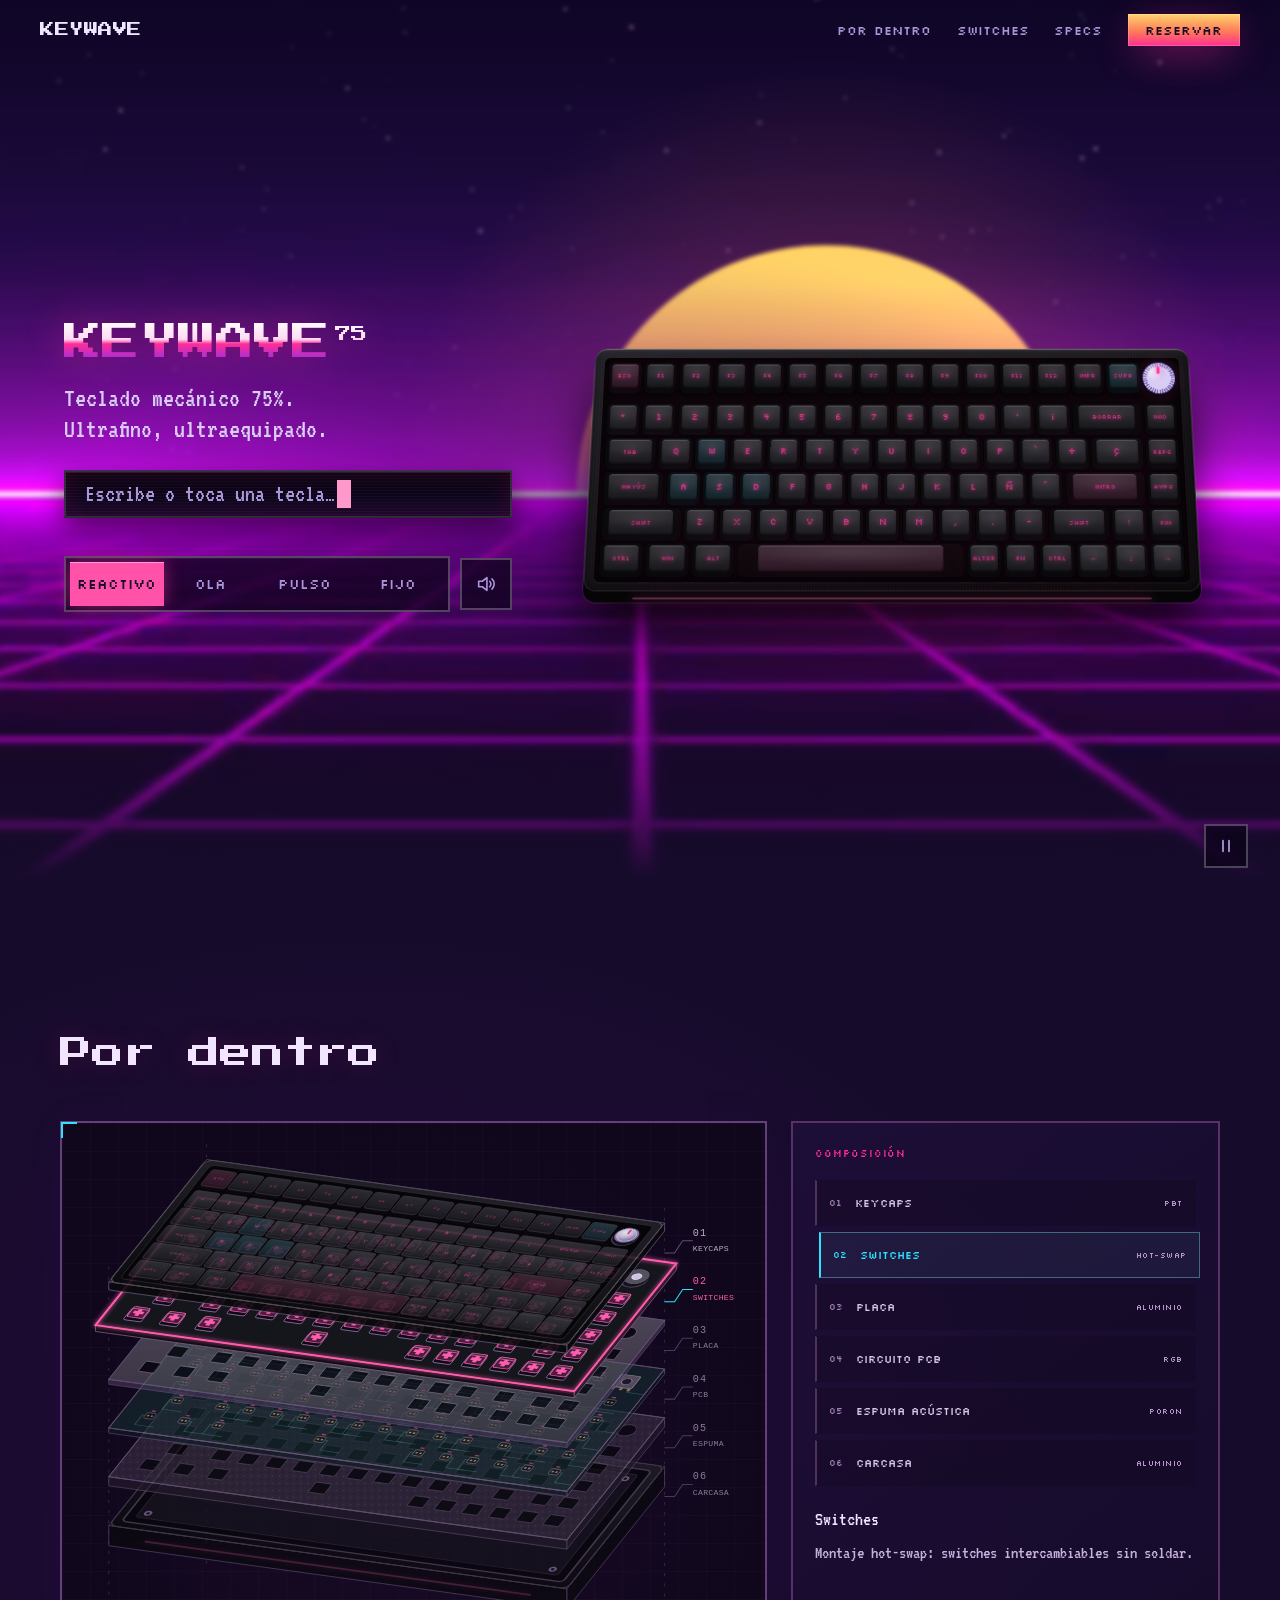
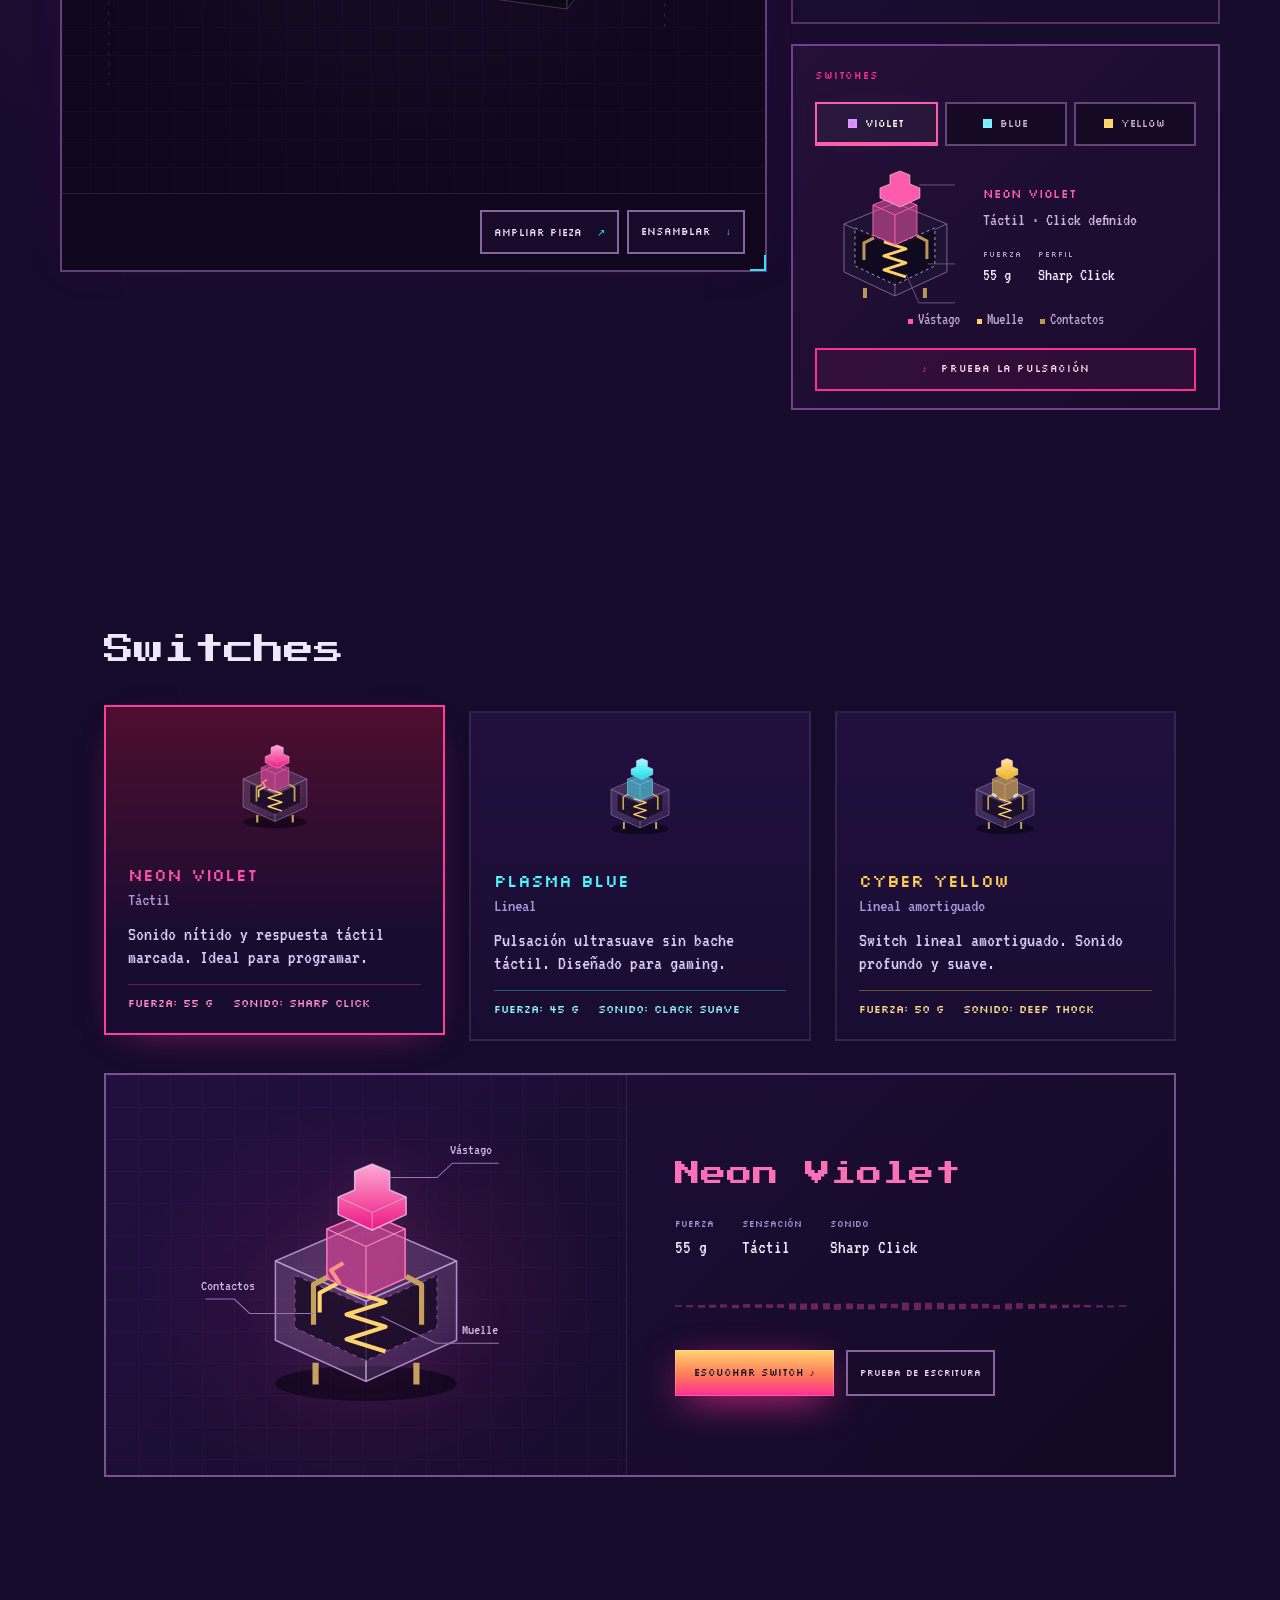
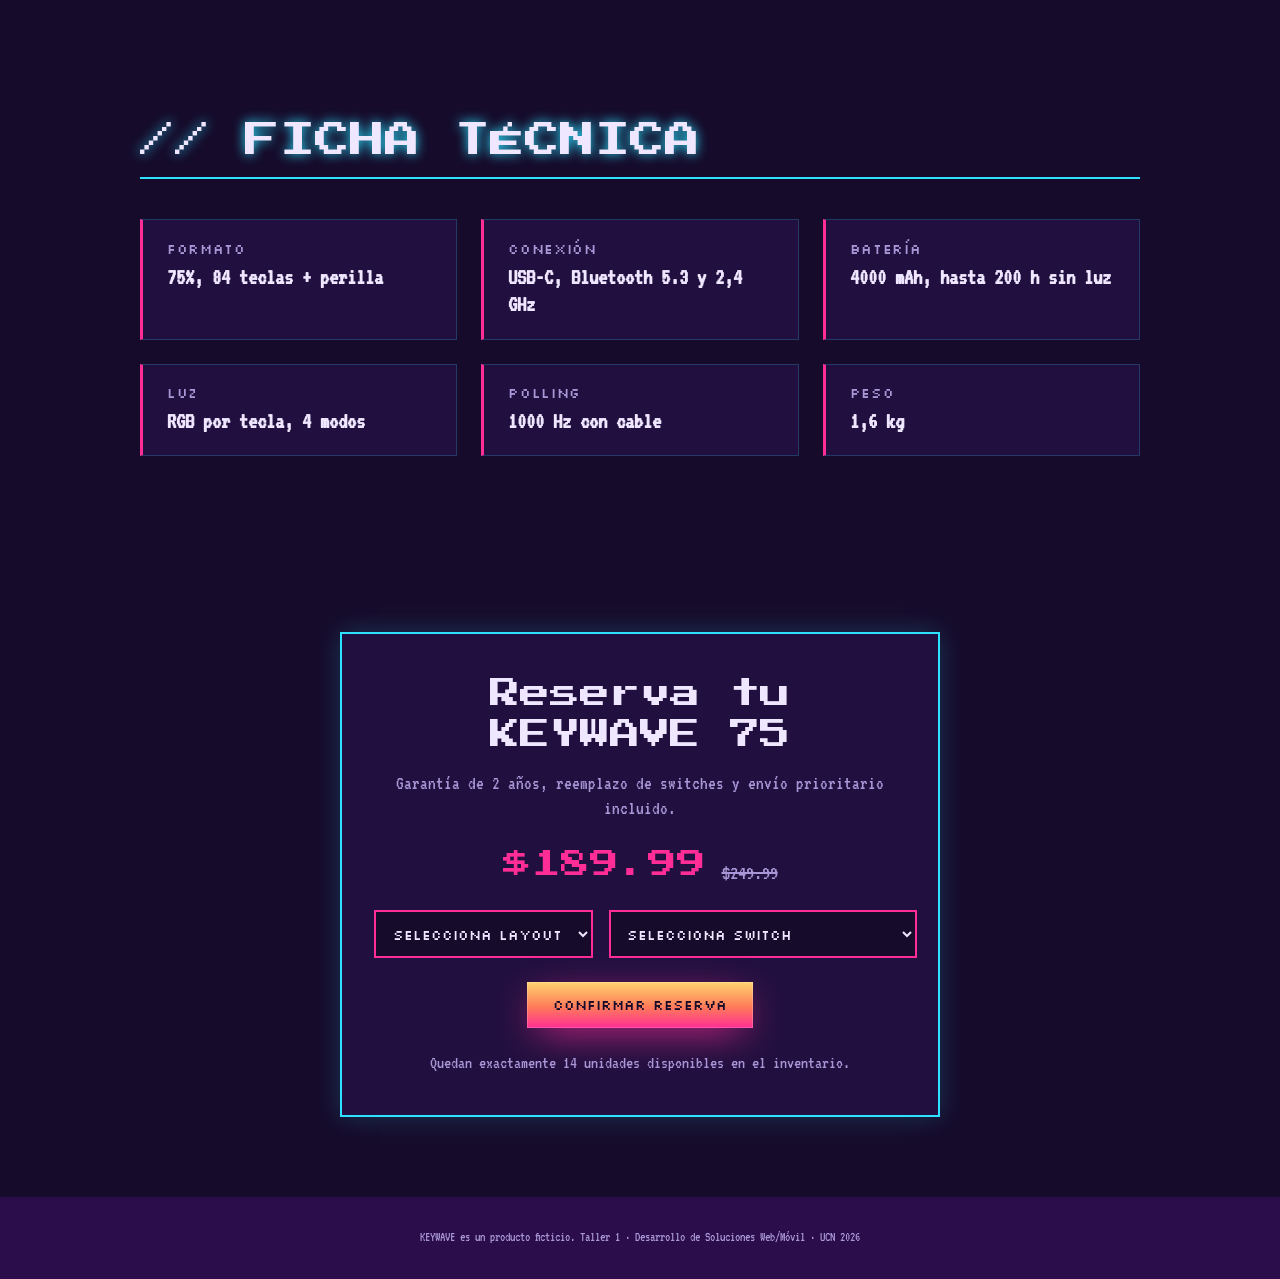
==== commit 4eaa6426: "integracion: arreglos de estructura y comentarios" ====
--- a/index.html
+++ b/index.html
@@ -231,8 +231,7 @@
       </div>
     </section>
 
-    <section class="pendiente" id="specs">
-   
+    <!-- FICHA TÉCNICA -->
     <section class="specs-section" id="specs">
       <div class="specs-container">
         <h2 class="specs-title text-cyber-reveal">// FICHA TÉCNICA</h2>
@@ -271,10 +270,7 @@
       </div>
     </section>
 
-    </section>
-
-    <section class="pendiente" id="reservar">
-      <h2>Reserva tu teclado</h2>
+    <!-- RESERVA -->
     <section class="reservar-section" id="reservar">
       <div class="reservar-card">
         <h2 class="text-cyber-reveal">Reserva tu KEYWAVE 75</h2>
@@ -308,7 +304,6 @@
         <p class="reserva-stock text-cyber-reveal">Quedan exactamente 14 unidades disponibles en el inventario.</p>
       </div>
     </section>
-    </section>
   </main>
 
   <footer class="footer">
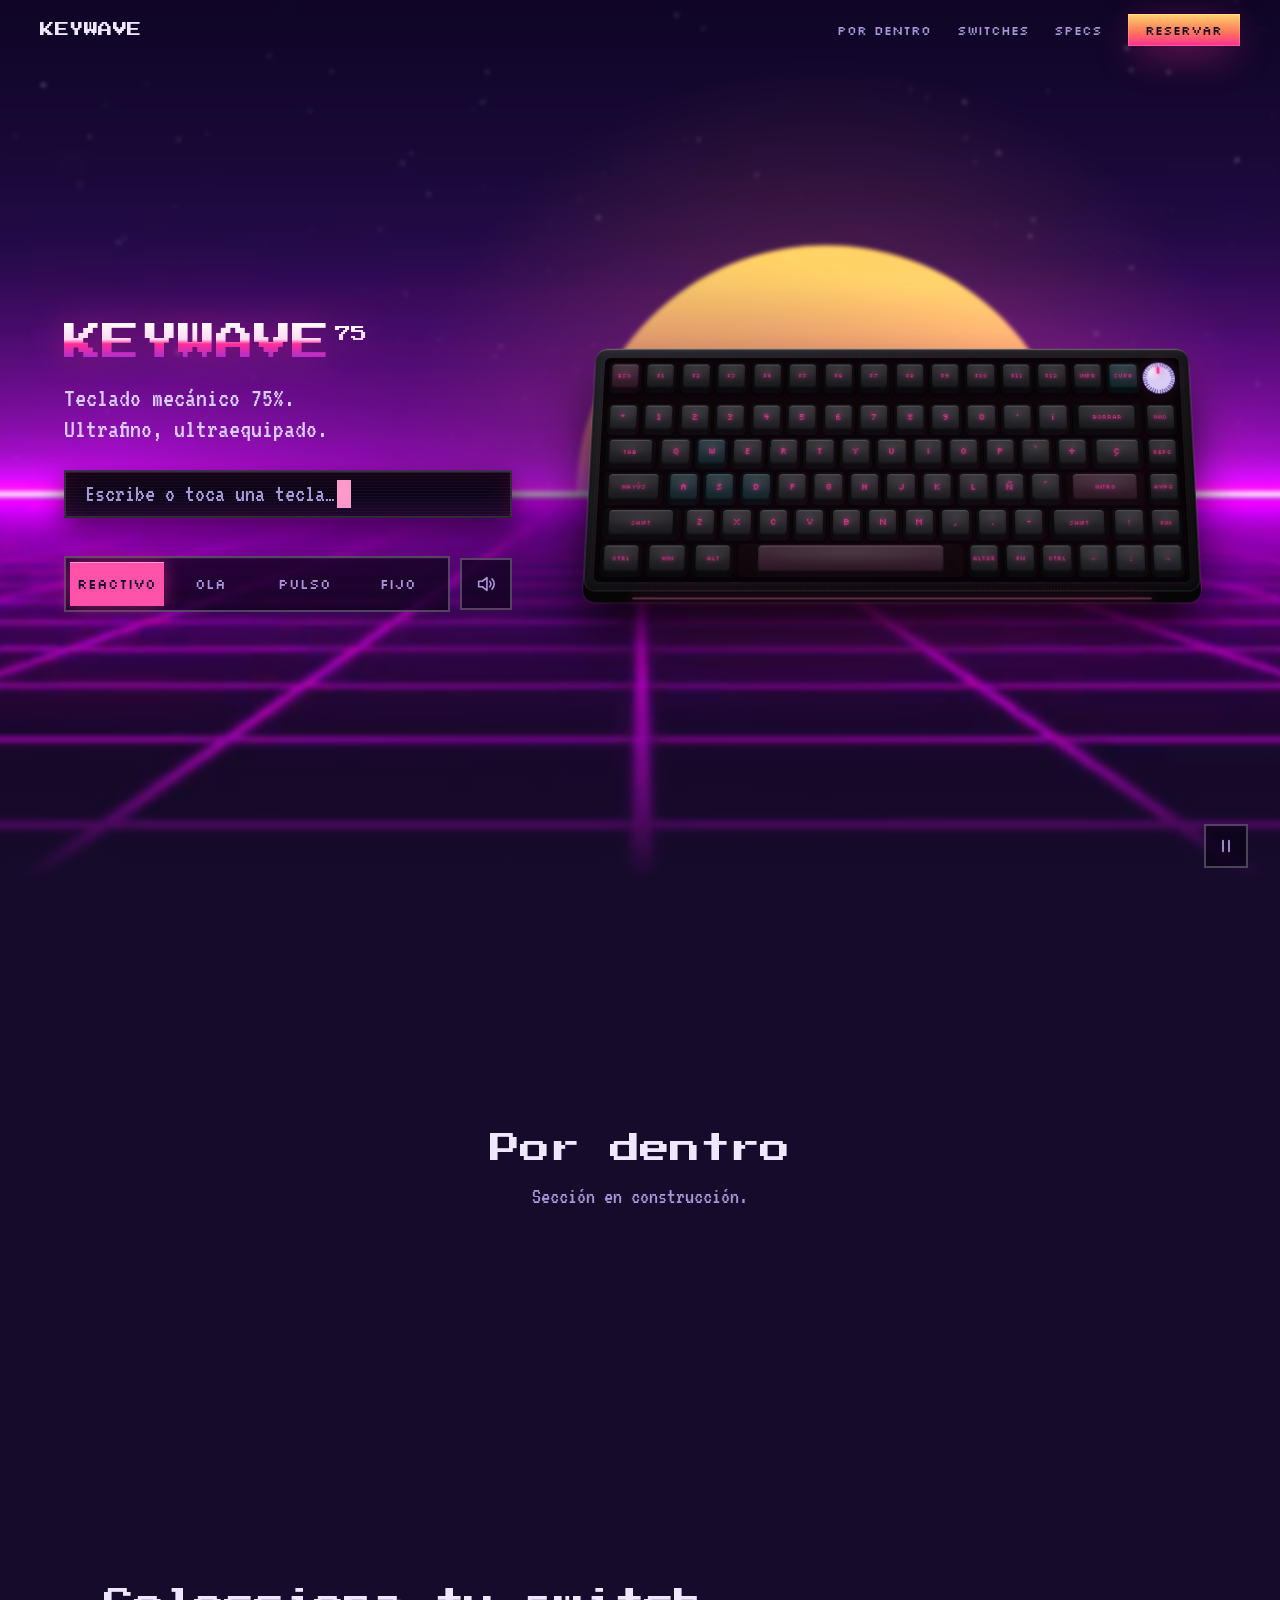
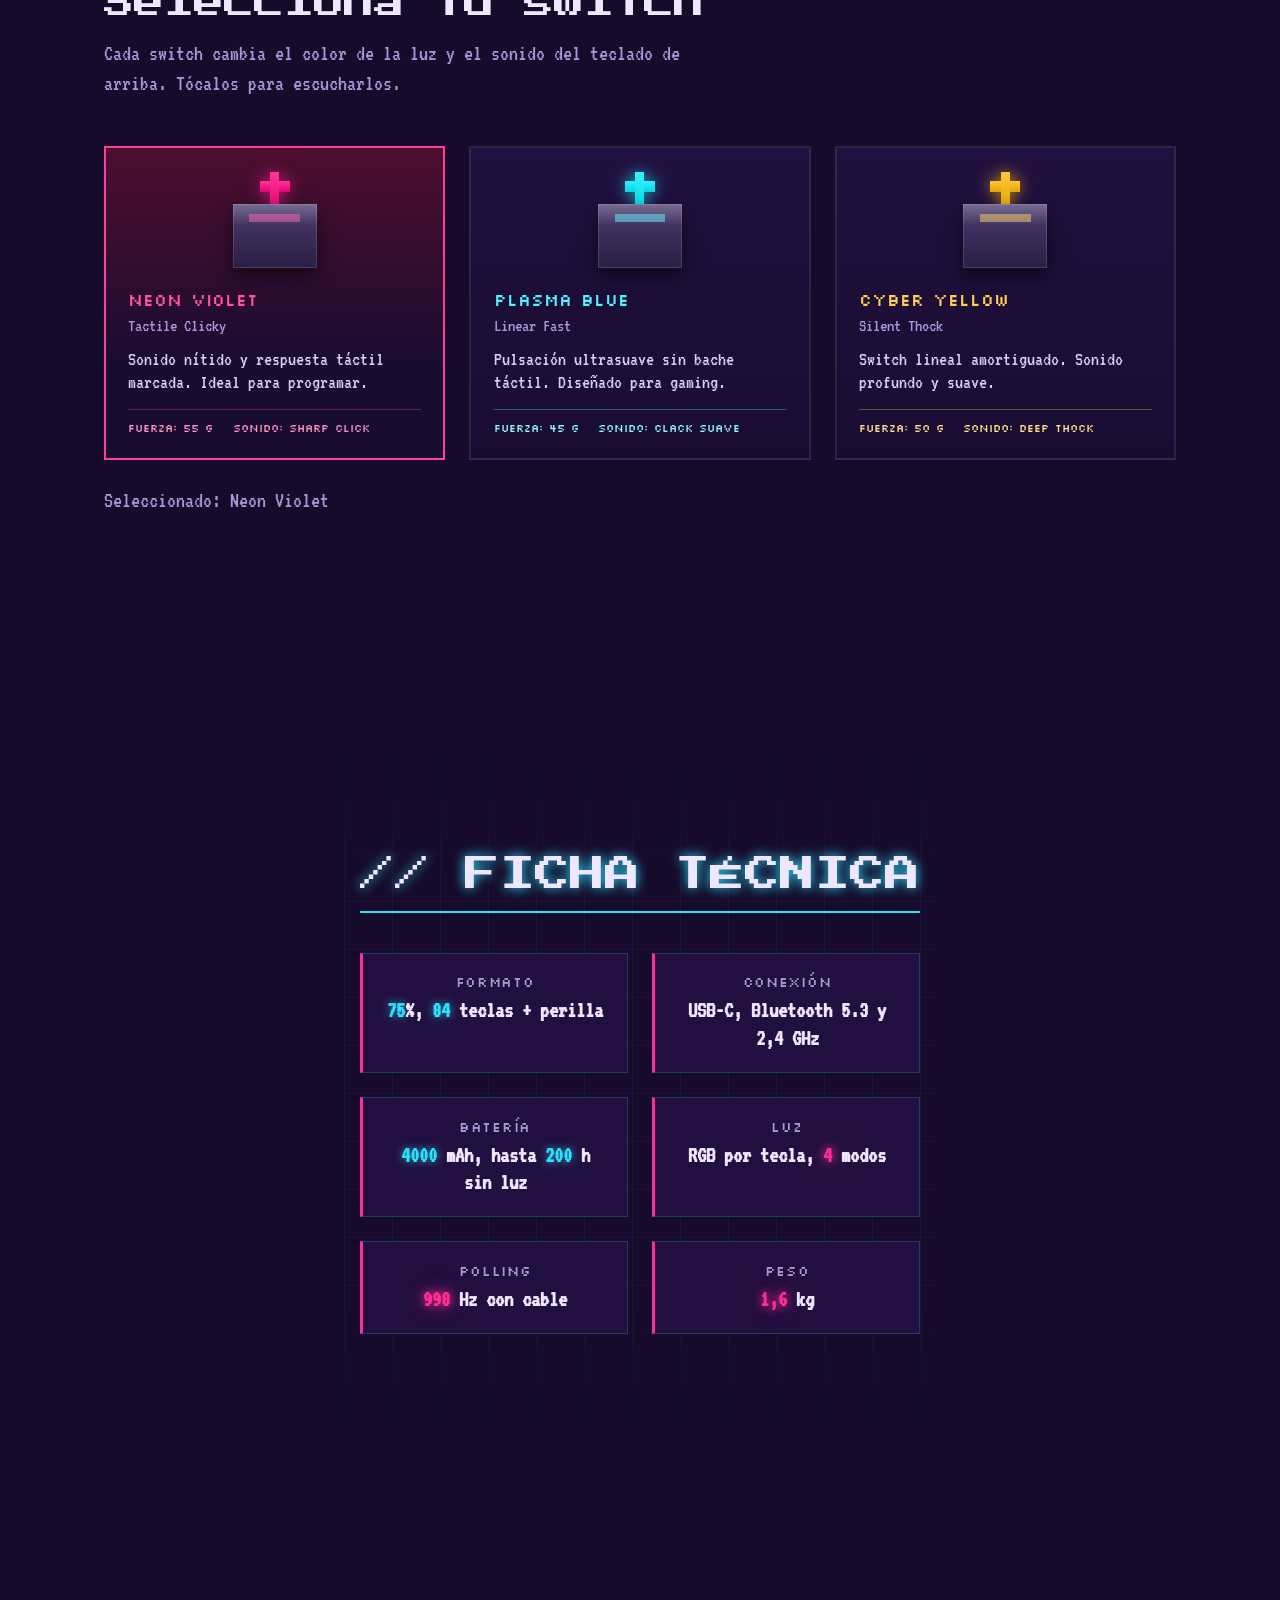
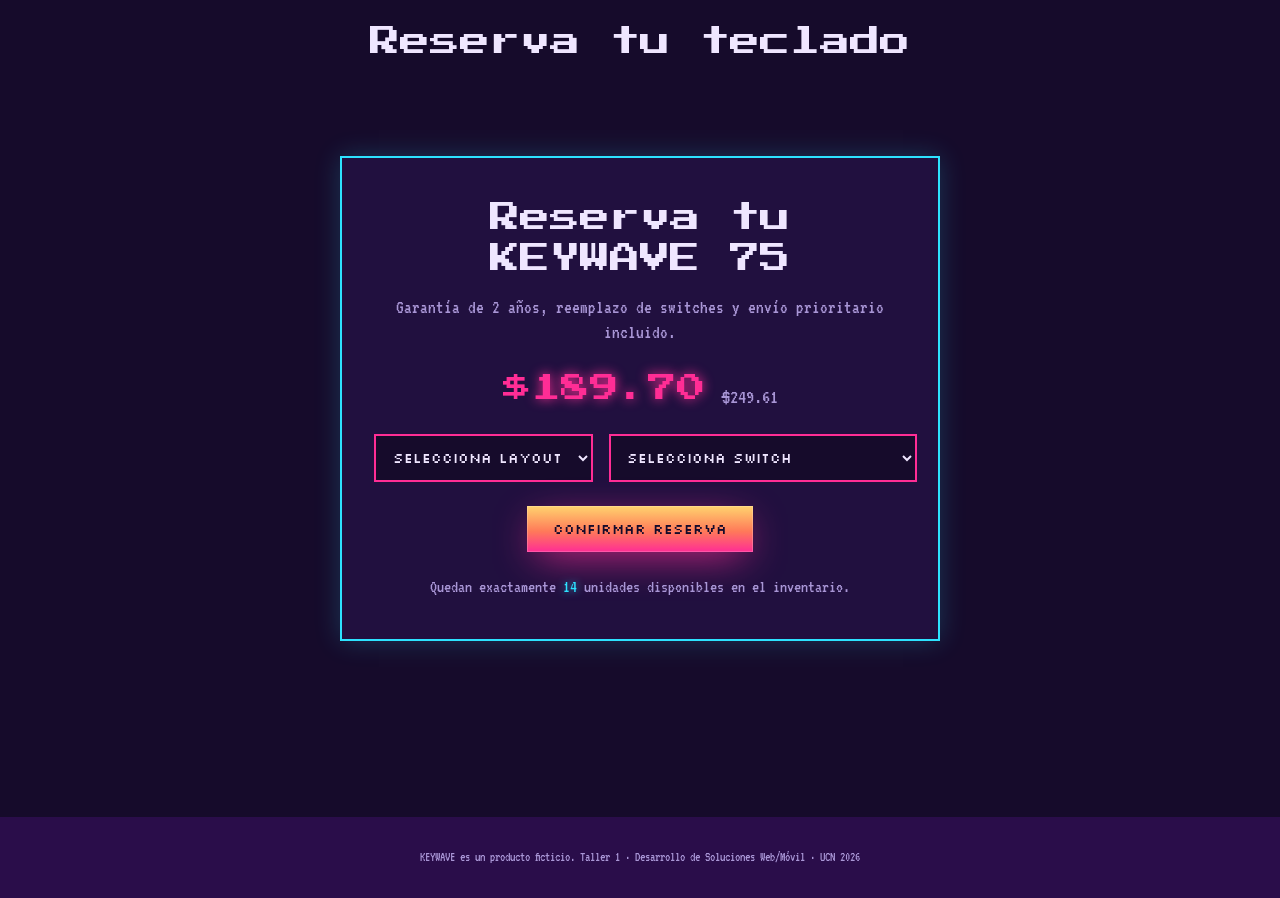
==== commit 20cbede0: "Ajuste animacion FICHA TECNICA y boton de RESERVA" ====
--- a/index.html
+++ b/index.html
@@ -1,5 +1,6 @@
 <!doctype html>
 <html lang="es">
+
 <head>
   <meta charset="utf-8">
   <meta name="viewport" content="width=device-width, initial-scale=1">
@@ -8,18 +9,23 @@
   <link rel="icon" href="assets/favicon.svg" type="image/svg+xml">
   <link rel="preconnect" href="https://fonts.googleapis.com">
   <link rel="preconnect" href="https://fonts.gstatic.com" crossorigin>
-  <link href="https://fonts.googleapis.com/css2?family=Press+Start+2P&family=Silkscreen&family=VT323&display=swap" rel="stylesheet">
+  <link href="https://fonts.googleapis.com/css2?family=Press+Start+2P&family=Silkscreen&family=VT323&display=swap"
+    rel="stylesheet">
   <link rel="stylesheet" href="css/style.css">
 </head>
+
 <body>
 
+  <!-- Barra de progreso del scroll -->
   <div id="scroll-progress-container" aria-hidden="true">
     <div id="scroll-progress-bar"></div>
   </div>
 
+  <!-- Barra de navegación -->
   <header class="nav" id="nav">
     <a class="nav__logo" href="#inicio" aria-label="KEYWAVE, inicio">KEYWAVE</a>
-    <button class="nav__toggle" id="nav-toggle" aria-expanded="false" aria-controls="menu-principal" aria-label="Abrir menú">
+    <button class="nav__toggle" id="nav-toggle" aria-expanded="false" aria-controls="menu-principal"
+      aria-label="Abrir menú">
       <span></span><span></span><span></span>
     </button>
     <nav class="nav__links" id="menu-principal" aria-label="Secciones">
@@ -31,12 +37,14 @@
   </header>
 
   <main>
+    <!-- HERO: video synthwave + cielo animado + teclado interactivo -->
     <section class="hero" id="inicio">
       <div class="scene" id="scene" aria-hidden="true">
         <canvas class="scene__stars" id="stars"></canvas>
         <div class="scene__sun-glow"></div>
         <div class="scene__sun" id="sun"></div>
-        <video class="scene__video" id="video-fondo" autoplay muted loop playsinline preload="auto" poster="assets/video/fondo-synthwave.jpg">
+        <video class="scene__video" id="video-fondo" autoplay muted loop playsinline preload="auto"
+          poster="assets/video/fondo-synthwave.jpg">
           <source src="assets/video/fondo-synthwave.mp4" type="video/mp4">
         </video>
       </div>
@@ -45,271 +53,212 @@
         <h1 class="hero__title">KEYWAVE<span>75</span></h1>
         <p class="hero__lead">Teclado mecánico 75%. Ultrafino, ultraequipado.</p>
 
+        <!-- Pantalla: al tocarla se enfoca un input invisible (en el celular abre el teclado del teléfono) -->
         <label class="screen" id="screen" for="entrada">
           <input class="screen__input" id="entrada" type="text" autocomplete="off" autocorrect="off"
-                 autocapitalize="off" spellcheck="false" enterkeyhint="done" aria-label="Escribe para iluminar el teclado">
-          <span class="screen__text" id="screen-text" aria-hidden="true" data-placeholder="Escribe o toca una tecla…"></span><span class="screen__caret" aria-hidden="true"></span>
+            autocapitalize="off" spellcheck="false" enterkeyhint="done" aria-label="Escribe para iluminar el teclado">
+          <span class="screen__text" id="screen-text" aria-hidden="true"
+            data-placeholder="Escribe o toca una tecla…"></span><span class="screen__caret" aria-hidden="true"></span>
           <span class="screen__ppm" id="screen-ppm" aria-hidden="true"><b>0</b> ppm</span>
         </label>
 
         <div class="board-wrap" id="board-wrap">
-          <div class="board" id="teclado-interactivo" role="img" aria-label="Teclado KEYWAVE 75 interactivo. Escribe con tu teclado o toca las teclas para iluminarlas."></div>
+          <div class="board" id="teclado-interactivo" role="img"
+            aria-label="Teclado KEYWAVE 75 interactivo. Escribe con tu teclado o toca las teclas para iluminarlas.">
+          </div>
         </div>
 
         <div class="hero__controls">
           <div class="segmented" id="modos" role="radiogroup" aria-label="Modo de luz">
             <span class="segmented__thumb" aria-hidden="true"></span>
-            <button class="mode is-active" role="radio" aria-checked="true" tabindex="0" data-mode="reactivo">Reactivo</button>
+            <button class="mode is-active" role="radio" aria-checked="true" tabindex="0"
+              data-mode="reactivo">Reactivo</button>
             <button class="mode" role="radio" aria-checked="false" tabindex="-1" data-mode="ola">Ola</button>
             <button class="mode" role="radio" aria-checked="false" tabindex="-1" data-mode="respira">Pulso</button>
             <button class="mode" role="radio" aria-checked="false" tabindex="-1" data-mode="estatico">Fijo</button>
           </div>
           <button class="icon-btn" id="sound" aria-pressed="true" aria-label="Sonido de las teclas">
-            <svg viewBox="0 0 24 24" aria-hidden="true"><path d="M4 9h4l5-4v14l-5-4H4z"/><path class="sound__waves" d="M16 9a4 4 0 0 1 0 6M18.5 6.5a7.5 7.5 0 0 1 0 11"/></svg>
+            <svg viewBox="0 0 24 24" aria-hidden="true">
+              <path d="M4 9h4l5-4v14l-5-4H4z" />
+              <path class="sound__waves" d="M16 9a4 4 0 0 1 0 6M18.5 6.5a7.5 7.5 0 0 1 0 11" />
+            </svg>
           </button>
         </div>
       </div>
 
+      <!-- Pausa del fondo animado (video + estrellas) -->
       <button class="icon-btn hero__pausa" id="pausa-fondo" aria-pressed="false" aria-label="Pausar el fondo animado">
-        <svg class="icono-pausa" viewBox="0 0 24 24" aria-hidden="true"><path d="M8 5v14M16 5v14"/></svg>
-        <svg class="icono-play" viewBox="0 0 24 24" aria-hidden="true"><path d="M7 5l12 7-12 7z"/></svg>
+        <svg class="icono-pausa" viewBox="0 0 24 24" aria-hidden="true">
+          <path d="M8 5v14M16 5v14" />
+        </svg>
+        <svg class="icono-play" viewBox="0 0 24 24" aria-hidden="true">
+          <path d="M7 5l12 7-12 7z" />
+        </svg>
       </button>
     </section>
 
-    <section id="por-dentro" class="inside-section" aria-labelledby="inside-title">
-            <div class="inside-container">
-                <div class="inside-heading">
-                    <h2 id="inside-title">Por dentro</h2>
-                </div>
-
-                <div class="inside-layout">
-                    <div class="inside-viewer">
-                        <div class="inside-stage">
-                            <svg id="inside-keyboard" viewBox="0 0 660 660" role="img" aria-labelledby="inside-svg-title inside-svg-description">
-                                <title id="inside-svg-title">Interior del teclado KEYWAVE 75</title>
-                                <desc id="inside-svg-description">Keycaps de PBT, switches hot-swap, placa de aluminio, PCB, espuma PORON, carcasa de aluminio y perilla metálica.</desc>
-                            </svg>
-                        </div>
-                        <div class="inside-viewer-footer">
-                            <div class="inside-view-actions">
-                                <button id="inside-focus" class="inside-outline-button" type="button" aria-pressed="false" aria-controls="inside-keyboard">Ampliar pieza <span aria-hidden="true">↗</span></button>
-                                <button id="inside-assembly" class="inside-outline-button" type="button" aria-pressed="false" aria-controls="inside-keyboard">Ensamblar <span aria-hidden="true">↓</span></button>
-                            </div>
-                        </div>
-                    </div>
-
-                    <div class="inside-controls">
-                        <div class="inside-components">
-                            <p class="inside-panel-label">Composición</p>
-                            <div class="inside-layer-list" role="group" aria-label="Componentes del teclado">
-                                <button type="button" class="inside-layer-button" data-layer="keycaps" aria-pressed="false"><span>01</span> Keycaps <span class="inside-layer-material">PBT</span></button>
-                                <button type="button" class="inside-layer-button is-active" data-layer="switches" aria-pressed="true"><span>02</span> Switches <span class="inside-layer-material">HOT-SWAP</span></button>
-                                <button type="button" class="inside-layer-button" data-layer="plate" aria-pressed="false"><span>03</span> Placa <span class="inside-layer-material">ALUMINIO</span></button>
-                                <button type="button" class="inside-layer-button" data-layer="pcb" aria-pressed="false"><span>04</span> Circuito PCB <span class="inside-layer-material">RGB</span></button>
-                                <button type="button" class="inside-layer-button" data-layer="foam" aria-pressed="false"><span>05</span> Espuma acústica <span class="inside-layer-material">PORON</span></button>
-                                <button type="button" class="inside-layer-button" data-layer="case" aria-pressed="false"><span>06</span> Carcasa <span class="inside-layer-material">ALUMINIO</span></button>
-                            </div>
-                            <div class="inside-layer-detail" aria-live="polite" aria-atomic="true">
-                                <h3 id="inside-layer-title">Switches</h3>
-                                <p id="inside-layer-description">Montaje hot-swap: switches intercambiables sin soldar.</p>
-                            </div>
-                        </div>
-
-                        <div class="inside-switch-panel">
-                            <p class="inside-panel-label">Switches</p>
-                            <div class="inside-switch-options" role="group" aria-label="Tipo de switch">
-                                <button type="button" class="inside-switch-option is-active" data-switch="tactile" aria-pressed="true"><span class="inside-swatch inside-swatch-violet" aria-hidden="true"></span>Violet</button>
-                                <button type="button" class="inside-switch-option" data-switch="linear" aria-pressed="false"><span class="inside-swatch inside-swatch-blue" aria-hidden="true"></span>Blue</button>
-                                <button type="button" class="inside-switch-option" data-switch="silent" aria-pressed="false"><span class="inside-swatch inside-swatch-yellow" aria-hidden="true"></span>Yellow</button>
-                            </div>
-                            <div class="inside-switch-preview">
-                                <svg id="inside-switch-cutaway" viewBox="0 0 160 150" role="img" aria-labelledby="inside-cutaway-title">
-                                    <title id="inside-cutaway-title">Interior del switch: vástago, muelle y contactos</title>
-                                    <path d="M29 63 80 42 132 63 132 111 80 135 29 111Z" fill="#1e1334" stroke="#7b638d"/>
-                                    <path d="M29 63 80 87 132 63M80 87V135" fill="none" stroke="#7b638d"/>
-                                    <path d="M40 67 80 84 120 67 120 105 80 124 40 105Z" fill="#0f091d" fill-opacity=".85" stroke="#ae8dc1" stroke-dasharray="3 3"/>
-                                    <path d="m69 81 22 7-22 7 22 7-22 7 22 7" fill="none" stroke="#ffd166" stroke-width="3" stroke-linejoin="round"/>
-                                    <path d="M49 99V82L59 77M112 98V80L102 75" fill="none" stroke="#b99759" stroke-width="3"/>
-                                    <g class="inside-switch-stem">
-                                        <path d="m58 44 22-9 22 9v30L80 84 58 74Z" fill="var(--inside-switch-color)" stroke="var(--inside-switch-color)" fill-opacity=".5"/>
-                                        <path d="m58 44 22 10 22-10M80 54v30" fill="none" stroke="var(--inside-switch-color)"/>
-                                        <path d="m65 27 10-4v-9l10-4 10 4v9l10 4v10l-20 9-20-9Z" fill="var(--inside-switch-color)" stroke="#fff" stroke-opacity=".5"/>
-                                    </g>
-                                    <path d="M50 127v10M110 127v10" stroke="#b99759" stroke-width="4"/>
-                                    <path d="M104 24h36M113 103h27M91 113l13 29h36" fill="none" stroke="#6b527d"/>
-                                </svg>
-                                <div class="inside-switch-info" aria-live="polite" aria-atomic="true">
-                                    <h3 id="inside-switch-name">Neon Violet</h3>
-                                    <p id="inside-switch-type">Táctil · Click definido</p>
-                                    <dl class="inside-switch-stats">
-                                        <div><dt>FUERZA</dt><dd id="inside-switch-force">55 g</dd></div>
-                                        <div><dt>PERFIL</dt><dd id="inside-switch-sound">Sharp Click</dd></div>
-                                    </dl>
-                                </div>
-                            </div>
-                            <div class="inside-cutaway-legend"><span>Vástago</span><span>Muelle</span><span>Contactos</span></div>
-                            <button id="inside-test-switch" class="inside-test-button" type="button"><span aria-hidden="true">♪</span> Prueba la pulsación</button>
-                        </div>
-                    </div>
-                </div>
-
-            </div>
-        </section>
-
+    <!-- POR DENTRO · pendiente (ver TAREAS.md) -->
+    <section class="pendiente" id="por-dentro">
+      <h2>Por dentro</h2>
+      <p>Sección en construcción.</p>
+    </section>
+
+    <!-- SWITCHES: cambian el color de la luz y el sonido del teclado -->
     <section class="switches" id="switches">
       <div class="switches__head">
-        <h2>Switches</h2>
+        <h2>Selecciona tu switch</h2>
+        <p>Cada switch cambia el color de la luz y el sonido del teclado de arriba. Tócalos para escucharlos.</p>
       </div>
 
       <div class="switches__picker" role="radiogroup" aria-label="Tipo de switch">
-        <button type="button" class="switch-card activo" role="radio" aria-checked="true" data-switch="tactile" style="--sw:330">
-          <span class="switch__model" aria-hidden="true"><span class="switch__stem"></span><span class="switch__housing"></span></span>
+        <button type="button" class="switch-card activo" role="radio" aria-checked="true" data-switch="tactile"
+          style="--sw:330">
+          <span class="switch__model" aria-hidden="true"><span class="switch__stem"></span><span
+              class="switch__housing"></span></span>
           <span class="switch__name">Neon Violet</span>
-          <span class="switch__tipo">Táctil</span>
+          <span class="switch__tipo">Tactile Clicky</span>
           <span class="switch__desc">Sonido nítido y respuesta táctil marcada. Ideal para programar.</span>
           <span class="switch__datos"><span>Fuerza: 55 g</span><span>Sonido: Sharp Click</span></span>
         </button>
 
-        <button type="button" class="switch-card" role="radio" aria-checked="false" data-switch="linear" style="--sw:184">
-          <span class="switch__model" aria-hidden="true"><span class="switch__stem"></span><span class="switch__housing"></span></span>
+        <button type="button" class="switch-card" role="radio" aria-checked="false" data-switch="linear"
+          style="--sw:184">
+          <span class="switch__model" aria-hidden="true"><span class="switch__stem"></span><span
+              class="switch__housing"></span></span>
           <span class="switch__name">Plasma Blue</span>
-          <span class="switch__tipo">Lineal</span>
+          <span class="switch__tipo">Linear Fast</span>
           <span class="switch__desc">Pulsación ultrasuave sin bache táctil. Diseñado para gaming.</span>
           <span class="switch__datos"><span>Fuerza: 45 g</span><span>Sonido: Clack Suave</span></span>
         </button>
 
-        <button type="button" class="switch-card" role="radio" aria-checked="false" data-switch="silent" style="--sw:43">
-          <span class="switch__model" aria-hidden="true"><span class="switch__stem"></span><span class="switch__housing"></span></span>
+        <button type="button" class="switch-card" role="radio" aria-checked="false" data-switch="silent"
+          style="--sw:43">
+          <span class="switch__model" aria-hidden="true"><span class="switch__stem"></span><span
+              class="switch__housing"></span></span>
           <span class="switch__name">Cyber Yellow</span>
-          <span class="switch__tipo">Lineal amortiguado</span>
+          <span class="switch__tipo">Silent Thock</span>
           <span class="switch__desc">Switch lineal amortiguado. Sonido profundo y suave.</span>
           <span class="switch__datos"><span>Fuerza: 50 g</span><span>Sonido: Deep Thock</span></span>
         </button>
       </div>
 
-      <p class="sr-only" id="switch-estado" aria-live="polite">Seleccionado: Neon Violet</p>
-
-      <div class="sound-lab" id="sound-lab" data-switch="tactile" aria-label="Vista ampliada y prueba del switch seleccionado">
-        <div class="sound-lab__visual">
-          <button id="lab-switch-key" class="lab-switch-key" type="button" aria-label="Pulsar el switch seleccionado para escucharlo">
-            <svg id="lab-switch-svg" viewBox="0 0 340 290" aria-hidden="true">
-              <defs>
-                <linearGradient id="lab-housing" x1="0" y1="0" x2="1" y2="1"><stop stop-color="#bca1d0" stop-opacity=".2"/><stop offset="1" stop-color="#3b2457" stop-opacity=".5"/></linearGradient>
-                <linearGradient id="lab-stem-fill" x1="0" y1="0" x2="0" y2="1"><stop stop-color="hsl(var(--accent-h) 100% 83%)"/><stop offset="1" stop-color="hsl(var(--accent-h) 85% 51%)"/></linearGradient>
-              </defs>
-              <ellipse cx="170" cy="253" rx="88" ry="17" fill="#03010b" opacity=".5"/>
-              <g class="lab-switch-body">
-                <path d="m82 134 88-38 88 38v77l-88 40-88-40Z" fill="url(#lab-housing)" stroke="#ab8bc9" stroke-width="1.5"/>
-                <path d="m82 134 88 39 88-39M170 173v78" fill="none" stroke="#b69bcd" stroke-width="1.5"/>
-                <path d="m101 148 69 30 69-30v51l-69 32-69-32Z" fill="#13091f" fill-opacity=".76" stroke="#7c589c" stroke-dasharray="4 5"/>
-                <path d="M119 196v-39l15-8M224 196v-39l-15-8" fill="none" stroke="#c6a05d" stroke-width="5" stroke-linejoin="round"/>
-                <path class="lab-tactile-leaf" d="M125 184v-19l19-10-8-12 12-7" fill="none" stroke="#ffd36e" stroke-width="4" stroke-linejoin="round"/>
-                <path d="M121 233v21M219 233v21" fill="none" stroke="#c6a05d" stroke-width="6"/>
-                <g class="lab-switch-spring"><path d="m151 162 38 12-38 12 38 12-38 12 38 12" fill="none" stroke="#ffd36e" stroke-width="4" stroke-linejoin="round"/></g>
-                <g class="lab-switch-stem">
-                  <path d="m132 103 38-16 38 16v48l-38 17-38-17Z" fill="hsl(var(--accent-h) 100% 65% / .5)" stroke="hsl(var(--accent-h) 100% 73%)" stroke-width="1.5"/>
-                  <path d="m132 103 38 17 38-17M170 120v48" fill="none" stroke="hsl(var(--accent-h) 100% 78%)"/>
-                  <g class="lab-silent-dampers" fill="#cce3d4" stroke="#fff" stroke-opacity=".5"><path d="m132 145 12 5v9l-12-5Z"/><path d="m196 151 12-5v9l-12 5Z"/></g>
-                  <path d="m143 72 16-7V47l17-7 17 7v18l16 7v17l-33 15-33-15Z" fill="url(#lab-stem-fill)" stroke="#f4dbff" stroke-opacity=".7" stroke-width="1.5"/>
-                  <path d="m143 72 33 15 33-15M176 87v17" fill="none" stroke="#fff" stroke-opacity=".4"/>
-                </g>
-              </g>
-              <g class="lab-annotations" fill="none" stroke="#9575ac">
-                <path d="M193 53h46l15-14h45"/><path d="m185 188 53 26h61"/><path d="M119 185H57l-15-14H14"/>
-              </g>
-              <g class="lab-annotation-text" fill="#cdb4df" font-family="VT323, monospace" font-size="15"><text x="252" y="30">Vástago</text><text x="263" y="205">Muelle</text><text x="10" y="162">Contactos</text></g>
-            </svg>
-          </button>
-        </div>
-        <div class="sound-lab__detail">
-          <h3 id="lab-switch-name">Neon Violet</h3>
-          <dl class="lab-stats"><div><dt>FUERZA</dt><dd id="lab-switch-force">55 g</dd></div><div><dt>SENSACIÓN</dt><dd id="lab-switch-feel">Táctil</dd></div><div><dt>SONIDO</dt><dd id="lab-switch-sound">Sharp Click</dd></div></dl>
-          <div class="lab-wave" aria-hidden="true"></div>
-          <div class="lab-actions"><button id="lab-listen" class="btn" type="button">Escuchar switch <span aria-hidden="true">♪</span></button><button id="lab-typing" class="inside-outline-button" type="button" aria-pressed="false">Prueba de escritura</button></div>
-          <p class="sr-only" id="lab-playback-status" role="status"></p>
-        </div>
-      </div>
-    </section>
-
-    <!-- FICHA TÉCNICA -->
-    <section class="specs-section" id="specs">
-      <div class="specs-container">
-        <h2 class="specs-title text-cyber-reveal">// FICHA TÉCNICA</h2>
-        
-        <div class="specs-grid">
-          <div class="spec-card text-cyber-reveal">
-            <span class="spec-label">Formato</span>
-            <strong class="spec-value">75%, 84 teclas + perilla</strong>
-          </div>
-
-          <div class="spec-card text-cyber-reveal">
-            <span class="spec-label">Conexión</span>
-            <strong class="spec-value">USB-C, Bluetooth 5.3 y 2,4 GHz</strong>
-          </div>
-
-          <div class="spec-card text-cyber-reveal">
-            <span class="spec-label">Batería</span>
-            <strong class="spec-value">4000 mAh, hasta 200 h sin luz</strong>
-          </div>
-
-          <div class="spec-card text-cyber-reveal">
-            <span class="spec-label">Luz</span>
-            <strong class="spec-value">RGB por tecla, 4 modos</strong>
-          </div>
-
-          <div class="spec-card text-cyber-reveal">
-            <span class="spec-label">Polling</span>
-            <strong class="spec-value">1000 Hz con cable</strong>
-          </div>
-
-          <div class="spec-card text-cyber-reveal">
-            <span class="spec-label">Peso</span>
-            <strong class="spec-value">1,6 kg</strong>
-          </div>
-        </div>
-      </div>
-    </section>
-
-    <!-- RESERVA -->
-    <section class="reservar-section" id="reservar">
-      <div class="reservar-card">
-        <h2 class="text-cyber-reveal">Reserva tu KEYWAVE 75</h2>
-        <p class="reservar-lead text-cyber-reveal">Garantía de 2 años, reemplazo de switches y envío prioritario incluido.</p>
-
-        <div class="reservar-precio text-cyber-reveal">
-          <span class="precio-actual">$189.99</span>
-          <span class="precio-anterior">$249.99</span>
-        </div>
-
-        <form id="form-reserva" class="reservar-form text-cyber-reveal" onsubmit="confirmarReserva(event)">
-          <div class="reservar-selects">
-            <select required class="reserva-input">
-              <option value="">Selecciona Layout</option>
-              <option value="es">Español (Con Ñ)</option>
-              <option value="us">Inglés US</option>
-            </select>
-            <select required class="reserva-input">
-              <option value="">Selecciona Switch</option>
-              <option value="violet">Neon Violet (Tactile)</option>
-              <option value="blue">Plasma Blue (Linear)</option>
-              <option value="yellow">Cyber Yellow (Silent Thock)</option>
-            </select>
-          </div>
-
-          <button type="submit" class="btn">
-            CONFIRMAR RESERVA
-          </button>
-        </form>
-
-        <p class="reserva-stock text-cyber-reveal">Quedan exactamente 14 unidades disponibles en el inventario.</p>
-      </div>
+      <p class="switch-estado" id="switch-estado" aria-live="polite">Seleccionado: Neon Violet</p>
+    </section>
+
+    <!-- ESPECIFICACIONES · pendiente (ver TAREAS.md) -->
+    <section class="pendiente" id="specs">
+
+      <section class="specs-section" id="specs">
+        <div class="specs-container">
+          <h2 class="specs-title text-cyber-reveal">// FICHA TÉCNICA</h2>
+
+          <div class="specs-grid">
+            <!-- Item 1 -->
+            <div class="spec-card text-cyber-reveal">
+              <span class="spec-label">Formato</span>
+              <strong class="spec-value"><span class="contador" data-meta="75">75</span>%, <span class="contador"
+                  data-meta="84">84</span> teclas + perilla</strong>
+            </div>
+
+            <!-- Item 2 -->
+            <div class="spec-card text-cyber-reveal">
+              <span class="spec-label">Conexión</span>
+              <strong class="spec-value">USB-C, Bluetooth 5.3 y 2,4 GHz</strong>
+            </div>
+
+            <!-- Item 3 -->
+            <div class="spec-card text-cyber-reveal">
+              <span class="spec-label">Batería</span>
+              <strong class="spec-value"><span class="contador" data-meta="4000">4000</span> mAh, hasta <span
+                  class="contador" data-meta="200">200</span> h sin luz</strong>
+            </div>
+
+            <!-- Item 4 -->
+            <div class="spec-card text-cyber-reveal">
+              <span class="spec-label">Luz</span>
+              <strong class="spec-value">RGB por tecla, <span class="contador" data-meta="4">4</span> modos</strong>
+            </div>
+
+            <!-- Item 5 -->
+            <div class="spec-card text-cyber-reveal">
+              <span class="spec-label">Polling</span>
+              <strong class="spec-value"><span class="contador" data-meta="1000">1000</span> Hz con cable</strong>
+            </div>
+
+            <!-- Item 6 -->
+            <div class="spec-card text-cyber-reveal">
+              <span class="spec-label">Peso</span>
+              <strong class="spec-value"><span class="contador" data-meta="1.6" data-decimales="1"
+                  data-coma="true">1,6</span> kg</strong>
+            </div>
+          </div>
+        </div>
+      </section>
+
+    </section>
+
+    <!-- RESERVA · pendiente (ver TAREAS.md) -->
+    <section class="pendiente" id="reservar">
+      <h2>Reserva tu teclado</h2>
+      <!-- RESERVA DE KEYWAVE 75 -->
+      <section class="reservar-section" id="reservar">
+        <div class="reservar-card">
+          <h2 class="text-cyber-reveal">Reserva tu KEYWAVE 75</h2>
+          <p class="reservar-lead text-cyber-reveal">Garantía de 2 años, reemplazo de switches y envío prioritario
+            incluido.</p>
+
+          <div class="reservar-precio text-cyber-reveal">
+            <span class="precio-actual">$<span class="contador" data-meta="189.99" data-decimales="2"
+                data-duracion="2000">189.99</span></span>
+            <span class="precio-anterior">$<span class="contador" data-meta="249.99" data-decimales="2"
+                data-duracion="2000">249.99</span></span>
+          </div>
+
+          <form id="form-reserva" class="reservar-form text-cyber-reveal" onsubmit="confirmarReserva(event)">
+            <div class="reservar-selects">
+              <select required class="reserva-input">
+                <option value="">Selecciona Layout</option>
+                <option value="es">Español (Con Ñ)</option>
+                <option value="us">Inglés US</option>
+              </select>
+              <select required class="reserva-input">
+                <option value="">Selecciona Switch</option>
+                <option value="violet">Neon Violet (Tactile)</option>
+                <option value="blue">Plasma Blue (Linear)</option>
+                <option value="yellow">Cyber Yellow (Silent Thock)</option>
+              </select>
+            </div>
+
+            <button type="submit" class="btn">
+              CONFIRMAR RESERVA
+            </button>
+          </form>
+
+          <p class="reserva-stock text-cyber-reveal">Quedan exactamente <span class="contador" data-meta="14">14</span>
+            unidades disponibles en el inventario.</p>
+        </div>
+      </section>
     </section>
   </main>
 
+
+  <!-- Mensaje de reserva confirmada (reemplaza al alert) -->
+  <div class="modal-reserva" id="modal-reserva" role="dialog" aria-modal="true" aria-labelledby="modal-titulo"
+    aria-describedby="modal-texto" hidden>
+    <div class="modal-reserva__caja">
+      <h3 class="modal-reserva__titulo" id="modal-titulo">¡Reserva completada!</h3>
+      <p class="modal-reserva__texto" id="modal-texto">
+        Tu orden de KEYWAVE 75 ha sido registrada con éxito.
+      </p>
+      <p class="modal-reserva__detalle" id="modal-detalle"></p>
+      <button type="button" class="btn" id="modal-cerrar">ACEPTAR</button>
+    </div>
+  </div>
   <footer class="footer">
     <p>KEYWAVE es un producto ficticio. Taller 1 · Desarrollo de Soluciones Web/Móvil · UCN 2026</p>
   </footer>
 
   <script src="js/script.js"></script>
 </body>
-</html>
+
+</html>
--- a/css/style.css
+++ b/css/style.css
@@ -1,3 +1,8 @@
+/* =========================================================
+   KEYWAVE 75 — Landing synthwave
+   Paleta: noche violeta, magenta neón, cian, sol ámbar
+   ========================================================= */
+
 :root {
   --night: #160b2b;
   --night-2: #21103f;
@@ -9,13 +14,16 @@
   --chrome: #efe6ff;
   --muted: #a996d6;
 
+  /* tono de la luz del teclado: lo cambia el selector de switches */
   --accent-h: 330;
   --accent: hsl(var(--accent-h) 100% 62%);
 
+  /* Tipografía pixel: títulos, interfaz (solo mayúsculas) y texto corrido */
   --display: "Press Start 2P", monospace;
   --ui: "Silkscreen", monospace;
   --body: "VT323", monospace;
 
+  /* unidad de tecla: el teclado mide ~16.8u de ancho */
   --u: clamp(19px, calc((100vw - 40px) / 16.8), 54px);
 }
 
@@ -28,7 +36,7 @@
   background: var(--night);
   color: var(--chrome);
   font-family: var(--body);
-  font-size: 1.4rem;
+  font-size: 1.4rem;      /* VT323 es chica para su tamaño: se compensa aquí */
   line-height: 1.3;
   -webkit-font-smoothing: antialiased;
   overflow-x: hidden;
@@ -47,6 +55,7 @@
   clip: rect(0 0 0 0); white-space: nowrap;
 }
 
+/* ---------- Botones ---------- */
 .btn {
   display: inline-block;
   font: 400 .85rem/1 var(--ui);
@@ -64,6 +73,7 @@
 .btn:active { transform: translateY(1px); }
 .btn--small { padding: .6rem 1.1rem; font-size: .9rem; }
 
+/* ---------- Navegación ---------- */
 .nav {
   position: fixed; inset: 0 0 auto 0; z-index: 50;
   display: flex; align-items: center; gap: 2rem;
@@ -76,6 +86,7 @@
   color: var(--chrome); letter-spacing: .04em;
   transition: opacity .3s ease, visibility 0s;
 }
+/* el título del hero ya muestra la marca: el logo aparece al bajar */
 .nav:not(.con-logo) .nav__logo { opacity: 0; visibility: hidden; transition: opacity .3s ease, visibility 0s .3s; }
 .nav__links { display: flex; align-items: center; gap: 1.6rem; margin-left: auto; }
 .nav__links a { text-decoration: none; color: var(--muted); font-family: var(--ui); font-size: .8rem; transition: color .2s; }
@@ -83,6 +94,7 @@
 .nav__links .btn { color: var(--night); }
 .nav__toggle { display: none; }
 
+/* Barra de progreso del scroll */
 #scroll-progress-container {
   position: fixed; top: 0; left: 0; z-index: 60;
   width: 100%; height: 4px;
@@ -94,6 +106,9 @@
   box-shadow: 0 0 10px var(--cyan), 0 0 20px var(--magenta);
 }
 
+/* =========================================================
+   HERO
+   ========================================================= */
 .hero {
   position: relative;
   min-height: 100svh;
@@ -104,22 +119,25 @@
   padding: 5.5rem 1rem 3rem;
 }
 
-.hero::after {
+.hero::after { /* funde la grilla con la sección siguiente */
   content: ""; position: absolute; left: 0; right: 0; bottom: 0; height: 30%;
   z-index: -1;
   background: linear-gradient(180deg, transparent, var(--night) 92%);
   pointer-events: none;
 }
 
+/* Fondo synthwave: cielo + sol + estrellas (código) y video encima en modo "screen".
+   El negro del video se vuelve transparente, así el sol y las estrellas se ven
+   detrás de la grilla. --horizon la calcula JS para calzar con la línea del video. */
 .scene {
   --horizon: 55%;
   position: absolute; inset: 0; z-index: -1;
   overflow: hidden;
   background: linear-gradient(180deg, #0d0620 0%, #1d0c3c calc(var(--horizon) * .55), #4a1560 var(--horizon), #12051f var(--horizon));
   filter: blur(2px) saturate(1.15);
-  transform: translateY(var(--parallax, 0px)) scale(1.04);
-}
-.scene::after {
+  transform: translateY(var(--parallax, 0px)) scale(1.04); /* scale evita bordes claros por el blur */
+}
+.scene::after { /* oscurece levemente el centro para el teclado */
   content: ""; position: absolute; inset: 0;
   background: radial-gradient(ellipse 60% 45% at 50% 60%, #160b2b88, transparent 70%);
 }
@@ -133,9 +151,10 @@
 }
 .scene__sun {
   background: linear-gradient(180deg, var(--sun-top) 8%, var(--sun-mid) 45%, var(--magenta) 78%);
+  /* franjas horizontales típicas del sol retro */
   -webkit-mask-image: linear-gradient(180deg, #000 52%, transparent 52% 55%, #000 55% 62%, transparent 62% 66%, #000 66% 72%, transparent 72% 77%, #000 77% 82%, transparent 82% 88%, #000 88% 92%, transparent 92%);
           mask-image: linear-gradient(180deg, #000 52%, transparent 52% 55%, #000 55% 62%, transparent 62% 66%, #000 66% 72%, transparent 72% 77%, #000 77% 82%, transparent 82% 88%, #000 88% 92%, transparent 92%);
-  clip-path: inset(0 0 calc(50% + var(--sun-y, 0px)) 0);
+  clip-path: inset(0 0 calc(50% + var(--sun-y, 0px)) 0); /* el horizonte tapa la parte bajo él */
 }
 .scene__sun-glow {
   background: radial-gradient(circle, #ff2d9555 0%, #ff7a5922 40%, transparent 68%);
@@ -150,6 +169,7 @@
   pointer-events: none;
 }
 
+/* Contenido del hero */
 .hero__content {
   display: flex; flex-direction: column; align-items: center;
   text-align: center;
@@ -182,6 +202,7 @@
   text-shadow: 0 0 6px #160b2b, 0 0 18px #160b2bcc, 0 2px 12px #160b2b;
 }
 
+/* "Pantalla" tipo OLED donde aparece lo que escribes */
 .screen {
   position: relative;
   display: flex; align-items: center; justify-content: center;
@@ -214,6 +235,7 @@
     inset 0 0 22px hsl(var(--accent-h) 100% 50% / .2),
     0 10px 28px #0009;
 }
+/* input real pero invisible: recibe el teclado del teléfono (16px evita el zoom de iOS) */
 .screen__input {
   position: absolute; inset: 0;
   width: 100%; height: 100%;
@@ -237,12 +259,15 @@
 .screen__ppm.is-on { opacity: 1; }
 .screen__ppm b { color: hsl(var(--accent-h) 100% 80%); font-weight: 700; }
 
+/* ---------- Teclado ---------- */
+/* --glow-h / --glow-l: tono y brillo promedio de las teclas (los calcula JS) */
 .board-wrap {
   --glow-h: 330; --glow-l: 0;
   position: relative;
   perspective: 1400px;
   max-width: 100%;
 }
+/* reflejo de la luz del teclado sobre la "mesa" */
 .board-wrap::after {
   content: ""; position: absolute; z-index: -1;
   left: 6%; right: 6%; bottom: calc(var(--u) * -1.2); height: calc(var(--u) * 1.8);
@@ -259,13 +284,13 @@
   border-radius: calc(var(--u) * .34);
   background:
     linear-gradient(180deg, #ffffff1f 0, #ffffff06 calc(var(--u) * .1), transparent calc(var(--u) * .25)),
-    repeating-linear-gradient(90deg, #ffffff04 0 1px, transparent 1px 3px),
+    repeating-linear-gradient(90deg, #ffffff04 0 1px, transparent 1px 3px), /* aluminio cepillado */
     linear-gradient(165deg, #232329, #121215 60%, #0b0b0d);
   box-shadow:
     0 0 0 1px #ffffff1c inset,
     0 1px 0 #ffffff38 inset,
     0 -3px 8px #00000066 inset,
-    0 calc(var(--u) * .3) 0 #050506,
+    0 calc(var(--u) * .3) 0 #050506,                 /* grosor del frente */
     0 calc(var(--u) * .3) 0 1px #ffffff12,
     0 calc(var(--u) * 1.1) calc(var(--u) * 1.4) -.3rem #000d;
   transform: rotateX(calc(var(--tilt) + var(--rx))) rotateY(var(--ry));
@@ -273,12 +298,14 @@
   touch-action: manipulation;
   user-select: none; -webkit-user-select: none;
 }
+/* placa hundida donde van montadas las teclas */
 .board::before {
   content: ""; position: absolute; inset: calc(var(--u) * .27);
   border-radius: calc(var(--u) * .16);
   background: #050506;
   box-shadow: inset 0 2px 6px #000d, 0 1px 0 #ffffff10;
 }
+/* tira de luz en el frente (toma el color promedio de las teclas) */
 .board::after {
   content: ""; position: absolute;
   left: 8%; right: 8%; bottom: calc(var(--u) * -.2);
@@ -292,9 +319,10 @@
 .board__row { position: relative; display: flex; }
 .board__row--f { margin-bottom: calc(var(--u) * .2); }
 
+/* Cada tecla: luz difusa debajo (::before) + keycap esculpido (.cap) */
 .key {
   --w: 1; --h: var(--accent-h); --l: 0;
-  --top: #1c1c21; --skirt: #101013;
+  --top: #1c1c21; --skirt: #101013;          /* keycap negro mate */
   position: relative;
   width: calc(var(--w) * var(--u));
   height: var(--u);
@@ -304,9 +332,10 @@
   -webkit-tap-highlight-color: transparent;
 }
 .key--mod  { --top: #18181c; --skirt: #0d0d10; }
-.key--rosa { --top: #2c1624; --skirt: #180b13; }
+.key--rosa { --top: #2c1624; --skirt: #180b13; }   /* acentos de la versión de Gabriel, en tono oscuro */
 .key--cian { --top: #13242b; --skirt: #0a1418; }
 
+/* luz bajo la tecla: solo cambia opacidad → barato de animar */
 .key::before {
   content: ""; position: absolute; inset: calc(var(--u) * -.05);
   border-radius: calc(var(--u) * .2);
@@ -314,6 +343,7 @@
   opacity: calc(var(--l) * .75);
   filter: blur(calc(var(--u) * .2));
 }
+/* faldón del keycap (los lados que se ven en ángulo) */
 .cap {
   position: relative;
   display: flex; align-items: flex-start; justify-content: flex-start;
@@ -327,8 +357,10 @@
     0 0 0 1px #00000080,
     0 calc(var(--u) * .06) 0 #06020d,
     0 calc(var(--u) * .1) calc(var(--u) * .14) #000b;
+  /* al soltar vuelve con un pequeño rebote */
   transition: transform .22s cubic-bezier(.3, 1.8, .5, 1), box-shadow .22s ease;
 }
+/* cara superior cóncava; se tiñe con la luz (--l) */
 .cap::before {
   content: ""; position: absolute;
   left: 9%; right: 9%; top: 6%; bottom: 18%;
@@ -339,6 +371,8 @@
     linear-gradient(180deg, color-mix(in srgb, var(--top) 90%, #fff), var(--top));
   box-shadow: inset 0 1px 0 #ffffff2e, inset 0 -1px 2px #0007;
 }
+/* leyenda RGB: la letra es la luz; siempre de color y más brillante al iluminarse.
+   Ocupa exactamente la cara superior del keycap y se centra ahí. */
 .legend {
   position: absolute;
   left: 9%; right: 9%; top: 6%; bottom: 18%;
@@ -359,6 +393,7 @@
   transition-duration: .04s;
 }
 
+/* perilla (cambia el modo de luz) */
 .knob {
   position: relative;
   width: var(--u); height: var(--u);
@@ -382,7 +417,7 @@
   transform: rotate(var(--knob, 0deg));
   transition: transform .45s cubic-bezier(.3, 1.6, .5, 1);
 }
-.knob__body::after {
+.knob__body::after { /* marca indicadora */
   content: ""; position: absolute; left: 50%; top: 12%;
   width: 9%; height: 26%; translate: -50% 0;
   border-radius: 4px;
@@ -391,13 +426,14 @@
 }
 .knob:focus-visible { outline-offset: 0; border-radius: 50%; }
 
+/* Controles bajo el teclado: modo de luz (control segmentado) + sonido */
 .hero__controls {
   display: flex; align-items: center; justify-content: center; gap: .6rem;
   width: min(100%, 30rem);
   margin-top: calc(var(--u) * .9 + .8rem);
 }
 .segmented {
-  --i: 0;
+  --i: 0;                                   /* índice del modo activo (lo pone JS) */
   position: relative;
   flex: 1;
   display: grid; grid-template-columns: repeat(4, 1fr);
@@ -407,6 +443,7 @@
   border: 2px solid #ffffff40;
   box-shadow: inset 0 1px 0 #ffffff0d;
 }
+/* indicador que se desliza al segmento elegido */
 .segmented__thumb {
   position: absolute; top: 4px; bottom: 4px; left: 4px;
   width: calc((100% - 8px) / 4);
@@ -446,6 +483,7 @@
 .icon-btn svg { width: 22px; height: 22px; fill: none; stroke: currentColor; stroke-width: 1.8; stroke-linecap: round; stroke-linejoin: round; }
 #sound[aria-pressed="false"] .sound__waves { opacity: .15; }
 
+/* pausa del fondo, en la esquina como un control de video */
 .hero__pausa {
   position: absolute; z-index: 2;
   right: clamp(1rem, 3vw, 2rem); bottom: clamp(1rem, 3vw, 2rem);
@@ -456,6 +494,7 @@
 .hero__pausa[aria-pressed="true"] .icono-pausa { display: none; }
 .hero__pausa[aria-pressed="true"] .icono-play { display: block; }
 
+/* Secuencia de entrada (única, al cargar) */
 .hero__title, .hero__lead, .screen, .board-wrap, .hero__controls {
   animation: rise .9s cubic-bezier(.2, .8, .2, 1) both;
 }
@@ -468,6 +507,9 @@
   to { opacity: 1; transform: none; }
 }
 
+/* =========================================================
+   SECCIONES PENDIENTES (las arma el equipo, ver TAREAS.md)
+   ========================================================= */
 .pendiente {
   min-height: 60vh;
   display: grid; place-content: center; gap: .8rem;
@@ -476,6 +518,9 @@
 }
 .pendiente p { color: var(--muted); }
 
+/* =========================================================
+   SWITCHES
+   ========================================================= */
 .switches {
   padding: clamp(5rem, 12vw, 9rem) clamp(1rem, 5vw, 4rem);
   max-width: 1200px; margin: 0 auto;
@@ -515,7 +560,7 @@
   margin-bottom: 1rem;
   justify-self: center;
 }
-.switch__stem {
+.switch__stem { /* vástago en cruz */
   position: absolute; left: 50%; top: 0;
   width: 30px; height: 44px; translate: -50% 0;
   background:
@@ -532,7 +577,7 @@
     linear-gradient(180deg, #4a3a6e, #2a1f45);
   box-shadow: 0 0 0 1px #ffffff22 inset, 0 8px 18px #0008;
 }
-.switch__housing::after {
+.switch__housing::after { /* ranura transparente */
   content: ""; position: absolute; left: 20%; right: 20%; top: 10px; height: 8px;
   border-radius: 0; background: hsl(var(--sw) 100% 70% / .5);
 }
@@ -558,11 +603,16 @@
   background: #2a0d4a;
 }
 
+/* =========================================================
+   HERO EN DOS COLUMNAS (pantallas anchas)
+   Texto y controles a la izquierda, teclado en isométrico a la
+   derecha delante del sol. En pantallas angostas queda en una columna.
+   ========================================================= */
 @media (min-width: 1000px) {
   .hero { place-items: center; padding: 6rem clamp(2rem, 5vw, 5rem) 4rem; }
 
   .hero__content {
-    --u: clamp(22px, 2.85vw, 46px);
+    --u: clamp(22px, 2.85vw, 46px);   /* 16,7 teclas de ancho caben en la columna derecha */
     display: grid;
     grid-template-columns: minmax(0, .9fr) minmax(0, 1.25fr);
     grid-template-areas:
@@ -582,11 +632,16 @@
   .board-wrap     { grid-area: teclado; align-self: center; justify-self: center; }
   .hero__controls { grid-area: controles; justify-content: flex-start; width: min(100%, 28rem); margin-top: 1.2rem; }
 
+  /* teclado casi de frente, apenas inclinado hacia atrás */
   .board { transform: rotateX(calc(14deg + var(--tilt) * .3 + var(--rx))) rotateY(var(--ry));   width: max-content; }
 
+  /* el sol queda detrás del teclado, en la columna derecha */
   .scene__sun, .scene__sun-glow { left: 64%; }
 }
 
+/* =========================================================
+   RESPONSIVE
+   ========================================================= */
 @media (max-width: 860px) {
   .nav { justify-content: space-between; }
   .nav__toggle {
@@ -625,6 +680,8 @@
 
   .hero { place-items: start center; padding-top: 5.5rem; }
   .scene { --sun-size: min(58vw, 340px); }
+  /* el teclado se apoya sobre la grilla, justo bajo el horizonte (54,8% del alto en vertical),
+     y el sol queda a la vista entre el texto y la pantalla */
   .screen { padding: .5rem 1rem; margin-top: max(1.2rem, calc(54.8svh - 283px)); }
   .screen__ppm { display: none; }
   .hero__controls { width: 100%; }
@@ -637,9 +694,10 @@
   .screen__caret { animation: none; }
   .hero__title, .hero__lead, .screen, .board-wrap, .hero__controls { animation: none; }
   .segmented__thumb { transition: background .2s ease; }
-  .cap { transition-timing-function: ease; }
-}
-
+  .cap { transition-timing-function: ease; }   /* sin rebote */
+}
+
+/* Alto contraste: textos y bordes más marcados */
 @media (prefers-contrast: more) {
   :root { --muted: #d4c9f5; }
   .hero__lead { color: #ffffff; }
@@ -647,6 +705,7 @@
   .scene::after { background: #0b0418a6; }
 }
 
+/* Menos transparencia: fondos sólidos en vez de vidrio */
 @media (prefers-reduced-transparency: reduce) {
   .nav.is-scrolled, .nav__links { backdrop-filter: none; background: #160b2b; }
   .screen, .segmented, .icon-btn { background: #0b0418; }
@@ -732,6 +791,7 @@
 
 
 
+/* ---------- Animación Procedimental Cyberpunk al hacer Scroll ---------- */
 .text-cyber-reveal {
   opacity: 0;
   transform: translateY(35px);
@@ -747,6 +807,7 @@
   filter: blur(0);
 }
 
+/* --------------- */
 
 .specs-section {
   padding: 6rem 1rem;
@@ -810,6 +871,7 @@
   line-height: 1.2;
 }
 
+/* ---------- Animación Procedimental Cyberpunk al hacer Scroll ---------- */
 .text-cyber-reveal {
   opacity: 0;
   transform: translateY(35px);
@@ -825,379 +887,142 @@
   filter: blur(0);
 }
 
-.inside-section {
-    --inside-switch-color: #d38aff;
-    --inside-cyan: #71efff;
-    --inside-pink: #ff2d95;
-    --inside-muted: #b29bc7;
-    position: relative;
-    padding: 100px 24px 76px;
-    overflow: hidden;
-    scroll-margin-top: 64px;
-    color: #f1e5ff;
-    background: radial-gradient(ellipse at 26% 42%, #40135740, transparent 58%), var(--night);
-    font-family: var(--body);
-}
-
-.inside-section *, .inside-section *::before, .inside-section *::after {
-    box-sizing: border-box;
-}
-
-.inside-container { width: min(100%, 1160px); margin: 0 auto; }
-.inside-heading { margin-bottom: 44px; text-align: center; }
-.inside-eyebrow, .inside-panel-label {
-    color: var(--inside-pink);
-    font-size: 11px;
-    font-weight: bold;
-    letter-spacing: 2px;
-    line-height: 1.8;
-}
-.inside-heading h2 {
-    margin: 0 0 18px;
-    color: #f1e5ff;
-    font-family: var(--display);
-    font-size: clamp(22px, 3vw, 32px);
-    line-height: 1.6;
-    text-shadow: 3px 3px #5a236d, 0 0 26px #d38aff25;
-}
-.inside-heading > p:last-child { margin: 0; color: var(--inside-muted); font-size: 14px; line-height: 1.7; }
-.inside-layout { display: grid; grid-template-columns: minmax(0, 1.65fr) minmax(310px, 1fr); gap: 24px; align-items: start; }
-.inside-viewer {
-    position: relative;
-    border: 1px solid #644079;
-    background: #10091e;
-    box-shadow: 0 0 40px #931dc00c;
-}
-.inside-viewer::before, .inside-viewer::after {
-    content: "";
-    position: absolute;
-    z-index: 1;
-    width: 16px;
-    height: 16px;
-    pointer-events: none;
-    border-color: var(--inside-cyan);
-    border-style: solid;
-}
-.inside-viewer::before { top: -1px; left: -1px; border-width: 2px 0 0 2px; }
-.inside-viewer::after { right: -1px; bottom: -1px; border-width: 0 2px 2px 0; }
-.inside-viewer-bar {
-    min-height: 54px;
-    padding: 16px 22px;
-    display: flex;
-    align-items: center;
-    justify-content: space-between;
-    gap: 12px;
-    border-bottom: 1px solid #452659;
-    color: #cbb6dc;
-    font-size: 10px;
-    font-weight: bold;
-    letter-spacing: 1.2px;
-}
-.inside-viewer-bar > span:first-child { display: flex; align-items: center; gap: 9px; }
-.inside-viewer-bar > span:last-child { color: #9c82b5; font-size: 9px; }
-.inside-status-dot { width: 6px; height: 6px; flex-shrink: 0; background: var(--inside-cyan); box-shadow: 0 0 8px #71efff80; }
-.inside-stage {
-    position: relative;
-    isolation: isolate;
-    background-image: linear-gradient(#9e63c609 1px, transparent 1px), linear-gradient(90deg, #9e63c609 1px, transparent 1px), radial-gradient(ellipse at center, #48205e30, transparent 70%);
-    background-size: 28px 28px, 28px 28px, 100% 100%;
-}
-.inside-stage svg { display: block; width: 100%; height: auto; overflow: visible; }
-.inside-stage-note { position: absolute; bottom: 16px; left: 22px; color: #9c82b5; font-size: 8px; letter-spacing: 1px; }
-.inside-diagram-layer {
-    cursor: pointer;
-    opacity: .74;
-    transition: transform .65s cubic-bezier(.22, 1, .36, 1), opacity .25s;
-}
-.inside-diagram-layer.is-active, .inside-diagram-layer:hover { opacity: 1; }
-.inside-diagram-layer.is-active .inside-layer-outline { stroke: var(--inside-cyan); stroke-width: 1.8; filter: url(#inside-glow); }
-.inside-diagram-layer[data-layer="switches"].is-active .inside-layer-outline { stroke: var(--inside-switch-color); }
-.inside-diagram-label { fill: #d6c1e5; font: 10px "Courier New", monospace; letter-spacing: 1px; }
-.inside-diagram-layer.is-active .inside-diagram-label { fill: var(--inside-cyan); }
-.inside-diagram-layer[data-layer="switches"].is-active .inside-diagram-label { fill: var(--inside-switch-color); }
-.inside-diagram-leader { stroke: #73518b; stroke-width: 1; fill: none; }
-.inside-diagram-layer.is-active .inside-diagram-leader { stroke: var(--inside-cyan); }
-.inside-assembled .inside-diagram-label, .inside-assembled .inside-diagram-leader { opacity: 0; }
-.inside-guide { transition: opacity .3s; }
-.inside-assembled .inside-guide { opacity: 0; }
-.inside-viewer-footer { display: flex; justify-content: space-between; align-items: center; gap: 12px; padding: 17px 22px; border-top: 1px solid #452659; }
-.inside-viewer-hint { font-size: 11px; color: var(--inside-muted); }
-.inside-viewer-hint > span { margin-right: 5px; color: var(--inside-cyan); font-size: 16px; }
-.inside-section button { font-family: inherit; }
-.inside-outline-button {
-    flex-shrink: 0;
-    padding: 9px 12px;
-    min-height: 40px;
-    border: 1px solid #88639f;
-    border-radius: 0;
-    background: #271337;
-    color: #eee0fc;
-    font-size: 11px;
-    transition: border-color .2s, background .2s;
-}
-.inside-outline-button > span { margin-left: 10px; color: var(--inside-cyan); }
-.inside-outline-button:hover { border-color: var(--inside-cyan); background: #352044; }
-.inside-controls { display: grid; gap: 20px; }
-.inside-components { padding: 21px 22px 0; border: 1px solid #563269; background: #210e35b3; }
-.inside-panel-label { margin: 0 0 17px; font-size: 10px; letter-spacing: 1.3px; }
-.inside-layer-list { display: grid; gap: 5px; }
-.inside-layer-button {
-    display: flex;
-    align-items: center;
-    gap: 13px;
-    min-height: 43px;
-    width: 100%;
-    padding: 10px 12px;
-    border: 1px solid transparent;
-    border-left: 2px solid #50305f;
-    border-radius: 0;
-    background: #12091f66;
-    color: #d8c6e7;
-    font-size: 12px;
-    text-align: left;
-    transition: color .2s, background .2s, border-color .2s;
-}
-.inside-layer-button > span:first-child { color: #9f82b4; font-size: 10px; }
-.inside-layer-material { margin-left: auto; color: #b499c8; font-size: 9px; letter-spacing: .5px; }
-.inside-layer-button:hover { border-color: #9a6fb4; color: #fff; }
-.inside-layer-button.is-active { border-color: #71efff60; border-left-color: var(--inside-cyan); background: #71efff0d; color: var(--inside-cyan); }
-.inside-layer-button.is-active > span:first-child { color: var(--inside-cyan); }
-.inside-layer-detail { min-height: 114px; padding: 20px 0 0; }
-.inside-layer-detail h3 { margin: 0 0 9px; color: #f1e5ff; font-size: 13px; font-weight: bold; line-height: 1.5; }
-.inside-layer-detail p { margin: 0; color: #bba3ce; font-size: 12px; line-height: 1.8; }
-.inside-switch-panel { padding: 21px 22px 17px; border: 1px solid #71418b; background: linear-gradient(135deg, #2b123eaa, #1a0b2dbb); }
-.inside-switch-options { display: grid; grid-template-columns: repeat(3, minmax(0, 1fr)); gap: 7px; }
-.inside-switch-option { display: flex; justify-content: center; align-items: center; gap: 8px; padding: 10px 6px; min-height: 43px; border: 1px solid #65447d; border-radius: 0; background: #150923; color: #cbb4dc; font-size: 11px; transition: border-color .2s, background .2s; }
-.inside-switch-option.is-active { border-color: var(--inside-switch-color); color: #fff; background: #ffffff08; box-shadow: inset 0 -2px var(--inside-switch-color), 0 0 12px #d38aff0d; }
-.inside-switch-option:hover { border-color: #d7bde8; }
-.inside-swatch { width: 9px; height: 9px; box-shadow: inset 0 0 0 2px #ffffff20; }
-.inside-swatch-violet { background: #d38aff; }
-.inside-swatch-blue { background: #71efff; }
-.inside-swatch-yellow { background: #ffd166; }
-.inside-switch-preview { display: grid; grid-template-columns: 42% minmax(0, 1fr); align-items: center; gap: 12px; padding-top: 15px; }
-#inside-switch-cutaway { width: 100%; height: auto; overflow: visible; }
-.inside-switch-stem { transition: transform .1s ease; }
-.inside-switch-panel.is-pressing .inside-switch-stem { transform: translateY(13px); }
-.inside-switch-info h3 { margin: 0 0 7px; color: var(--inside-switch-color); font-size: 14px; font-weight: bold; }
-.inside-switch-info > p { margin: 0; color: #cbb4dc; font-size: 10px; line-height: 1.7; }
-.inside-switch-stats { display: flex; flex-wrap: wrap; gap: 16px; margin: 17px 0 0; }
-.inside-switch-stats dt { color: #b499c8; font-size: 8px; letter-spacing: 1px; font-weight: normal; }
-.inside-switch-stats dd { margin: 5px 0 0; color: #f1e5ff; font-size: 11px; }
-.inside-cutaway-legend { display: flex; justify-content: center; flex-wrap: wrap; gap: 17px; margin: 0 0 18px; color: #bba3ce; font-size: 9px; }
-.inside-cutaway-legend span::before { display: inline-block; content: ""; width: 5px; height: 5px; margin-right: 5px; background: var(--inside-switch-color); }
-.inside-cutaway-legend span:nth-child(2)::before { background: #ffd166; }
-.inside-cutaway-legend span:nth-child(3)::before { background: #b99759; }
-.inside-test-button { width: 100%; min-height: 43px; padding: 12px; border: 1px solid var(--inside-pink); border-radius: 0; background: #ff2d9514; color: #ffd9ed; font-size: 11px; font-weight: bold; letter-spacing: .6px; transition: background .2s, box-shadow .2s; }
-.inside-test-button > span { margin-right: 8px; color: var(--inside-pink); }
-.inside-test-button:hover { background: #ff2d9529; box-shadow: 0 0 16px #ff2d951a; }
-.inside-test-button:active { transform: translateY(1px); }
-.inside-audio-note { margin: 9px 0 0; color: #b499c8; font-size: 9px; text-align: center; line-height: 1.5; }
-.inside-section button:focus-visible, .inside-section a:focus-visible { outline: 2px solid var(--inside-cyan); outline-offset: 4px; }
-.inside-bottom-line { display: flex; justify-content: space-between; align-items: center; gap: 20px; margin-top: 30px; padding-top: 20px; border-top: 1px solid #4b285d; font-size: 10px; letter-spacing: 1px; }
-.inside-bottom-line > span { color: #b499c8; }
-.inside-bottom-line a { color: var(--inside-cyan); text-decoration: none; font-size: 11px; letter-spacing: 0; }
-.inside-bottom-line a:hover { text-decoration: underline; }
-.inside-bottom-line a > span { margin-left: 12px; }
-
-@media (min-width: 960px) {
-    .inside-viewer { position: sticky; top: 90px; }
-    .inside-stage > #inside-keyboard { max-height: max(320px, calc(100svh - 230px)); }
-}
-
-@media (max-width: 959px) {
-    .inside-section { padding: 78px 20px 56px; }
-    .inside-layout { grid-template-columns: minmax(0, 1fr); gap: 20px; }
-    .inside-viewer { width: 100%; }
-    .inside-controls { grid-template-columns: 1fr 1fr; align-items: start; gap: 16px; }
-    .inside-layer-material { font-size: 8px; }
-    .inside-layer-button { gap: 10px; }
-}
-
-@media (max-width: 600px) {
-    .inside-section { padding: 64px 16px 44px; }
-    .inside-heading { margin-bottom: 28px; }
-    .inside-eyebrow { font-size: 9px; letter-spacing: 1px; }
-    .inside-heading h2 { font-size: 22px; margin: 0 0 16px; }
-    .inside-heading > p:last-child { max-width: 300px; margin: 0 auto; font-size: 12px; }
-    .inside-controls { grid-template-columns: minmax(0, 1fr); }
-    .inside-viewer-bar { padding: 14px; font-size: 9px; letter-spacing: .5px; min-height: 46px; }
-    .inside-viewer-bar > span:last-child { font-size: 8px; }
-    .inside-stage-note { left: 14px; bottom: 8px; font-size: 6px; letter-spacing: .5px; }
-    .inside-viewer-footer { padding: 12px 14px; gap: 8px; }
-    .inside-viewer-hint { max-width: 150px; font-size: 10px; line-height: 1.6; }
-    .inside-outline-button { padding: 9px 10px; font-size: 10px; }
-    .inside-components, .inside-switch-panel { padding-left: 18px; padding-right: 18px; }
-    .inside-switch-preview { grid-template-columns: 40% minmax(0, 1fr); }
-    .inside-switch-info h3 { font-size: 16px; }
-    .inside-switch-info > p { font-size: 11px; }
-    .inside-switch-stats { gap: 22px; }
-    .inside-switch-stats dd { font-size: 12px; }
-    .inside-bottom-line { flex-direction: column; align-items: flex-start; gap: 16px; margin-top: 24px; font-size: 9px; }
+/* =========================================================
+   FICHA TÉCNICA · extras Vaporwave
+   ========================================================= */
+
+/* Grilla neón de fondo, muy suave */
+.specs-section {
+  background:
+    linear-gradient(180deg, var(--night) 0%, transparent 25%, transparent 75%, var(--night) 100%),
+    repeating-linear-gradient(0deg, rgba(255, 45, 149, .07) 0 1px, transparent 1px 48px),
+    repeating-linear-gradient(90deg, rgba(45, 226, 255, .06) 0 1px, transparent 1px 48px),
+    var(--night);
+}
+
+/* Números: brillo neón mientras cuentan, se calman al llegar */
+.contador {
+  display: inline-block;
+  font-variant-numeric: tabular-nums;
+  color: var(--cyan);
+  text-shadow: 0 0 8px rgba(45, 226, 255, .7);
+  transition: color .4s ease, text-shadow .4s ease;
+}
+.contador.contando {
+  color: var(--magenta);
+  text-shadow: 0 0 10px var(--magenta), 0 0 22px rgba(255, 45, 149, .6);
+}
+.precio-actual .contador,
+.precio-anterior .contador { text-shadow: none; }
+.precio-actual .contador { color: var(--magenta); }
+.precio-anterior .contador { color: var(--muted); }
+.precio-actual .contador.contando { text-shadow: 0 0 12px var(--magenta); }
+
+/* Barrido de luz sobre la tarjeta cuando aparece */
+.spec-card { overflow: hidden; }
+.spec-card::after {
+  content: "";
+  position: absolute; top: 0; bottom: 0; left: -60%;
+  width: 40%;
+  background: linear-gradient(100deg, transparent, rgba(45, 226, 255, .25), transparent);
+  transform: skewX(-20deg);
+  pointer-events: none;
+}
+.spec-card.is-visible::after { animation: barrido 1.1s ease-out .15s 1 both; }
+@keyframes barrido {
+  from { left: -60%; }
+  to   { left: 130%; }
+}
+
+/* El borde magenta "se enciende" al aparecer */
+.spec-card.is-visible { animation: encender .9s ease-out both; }
+@keyframes encender {
+  0%   { border-left-color: transparent; }
+  60%  { border-left-color: var(--magenta); box-shadow: -6px 0 18px rgba(255, 45, 149, .55); }
+  100% { border-left-color: var(--magenta); box-shadow: none; }
 }
 
 @media (prefers-reduced-motion: reduce) {
-    .inside-section *, .inside-section *::before, .inside-section *::after { transition: none !important; animation: none !important; }
-}
-
-.inside-section {
-  --inside-switch-color: hsl(var(--accent-h) 100% 68%);
-  --inside-cyan: var(--cyan);
-  --inside-pink: var(--magenta);
-  --inside-muted: var(--muted);
-  padding-top: clamp(5rem, 10vw, 8rem);
-  background: radial-gradient(ellipse at 28% 45%, #69148020, transparent 60%), var(--night);
-}
-.inside-heading { text-align: left; margin-bottom: 2.6rem; }
-.inside-eyebrow, .inside-panel-label { font-family: var(--ui); font-weight: 400; letter-spacing: .08em; }
-.inside-heading h2 { font-size: clamp(1.4rem, 3vw, 2rem); text-shadow: 0 0 28px #ff2d9533; }
-.inside-heading > p:last-child { font-size: 1.4rem; line-height: 1.25; }
-.inside-viewer, .inside-components, .inside-switch-panel { border-width: 2px; }
-.inside-viewer { background: #10071c; scroll-margin-top: 84px; }
-.inside-viewer-bar { font: .6rem/1.5 var(--ui); border-color: #ffffff17; }
-.inside-viewer-bar > span:last-child { font: .55rem/1.5 var(--ui); }
-.inside-stage { transition: opacity .8s ease, transform .8s cubic-bezier(.22, 1, .36, 1); }
-.inside-section.is-enhanced:not(.is-revealed) .inside-stage { opacity: 0; transform: translateY(24px); }
-.inside-diagram-layer { opacity: .62; transition: transform .85s cubic-bezier(.22, 1, .36, 1), opacity .5s ease; }
-.inside-diagram-layer[data-layer="keycaps"] { opacity: .88; }
-.inside-diagram-layer:hover { opacity: .85; }
-.inside-diagram-layer.is-active { opacity: 1; }
-.inside-layer-visual { transform-origin: 320px 120px; transition: transform .75s cubic-bezier(.22, 1, .36, 1); }
-.inside-diagram-layer.is-active .inside-layer-visual { transform: translateY(-7px) scale(1.045); }
-.inside-assembled .inside-layer-visual { transform: none !important; }
-.inside-assembled .inside-diagram-layer, .inside-assembled .inside-diagram-layer:hover { opacity: 1; }
-.inside-assembled .inside-diagram-layer:not([data-layer="keycaps"]):not([data-layer="case"]) { opacity: 0; pointer-events: none; }
-.inside-key-light { fill: hsl(var(--key-h, var(--accent-h)) 100% 58%); opacity: calc(var(--key-l, .07) * .75); }
-.inside-key-legend { fill: hsl(var(--key-h, var(--accent-h)) 100% calc(60% + var(--key-l, .07) * 30%)); opacity: calc(.72 + var(--key-l, .07) * .28); }
-.inside-knob-indicator { transform: rotate(var(--inside-knob-angle, 0deg)); transition: transform .45s cubic-bezier(.3, 1.6, .5, 1); }
-.inside-front-light { fill: none; stroke: hsl(var(--glow-h, var(--accent-h)) 100% 72%); opacity: calc(.3 + var(--glow-l, .07) * .7); filter: drop-shadow(0 0 2px hsl(var(--glow-h, var(--accent-h)) 100% 60% / .6)); }
-.inside-focused .inside-diagram-layer:not(.is-active) { opacity: 0; pointer-events: none; }
-.inside-focused .inside-diagram-label, .inside-focused .inside-diagram-leader, .inside-focused .inside-guide { opacity: 0; }
-.inside-focused .inside-diagram-layer.is-active .inside-layer-visual { transform: none; }
-.inside-focus-caption { position: absolute; left: 7%; right: 7%; bottom: 10%; opacity: 0; transform: translateY(12px); transition: opacity .4s, transform .4s; pointer-events: none; }
-.inside-focus-caption > span { display: block; color: var(--cyan); font: .85rem/1.5 var(--ui); }
-.inside-focus-caption > p { margin-top: .5rem; max-width: 34ch; color: var(--muted); font-size: 1.25rem; }
-.inside-focused .inside-focus-caption { opacity: 1; transform: none; }
-.inside-focus-navigation { display: flex; gap: 10px; margin-top: 14px; pointer-events: none; }
-.inside-focused .inside-focus-navigation { pointer-events: auto; }
-.inside-focus-navigation button { padding: 10px 12px; font-size: .55rem; }
-#inside-keyboard { transition: opacity .35s; }
-#inside-focus-switch { position: absolute; width: 60%; height: 58%; left: 20%; top: 3%; opacity: 0; transform: translateY(18px) scale(.85); transition: opacity .55s, transform .7s cubic-bezier(.22, 1, .36, 1); pointer-events: none; }
-.inside-focused[data-focused-layer="switches"] #inside-keyboard { opacity: 0; }
-.inside-focused[data-focused-layer="switches"] #inside-focus-switch { opacity: 1; transform: none; }
-.inside-viewer-footer { flex-wrap: wrap; justify-content: flex-end; gap: 14px; padding: 16px 20px; border-color: #ffffff17; }
-.inside-viewer-hint { font-size: 1rem; }
-.inside-view-actions { display: flex; flex-wrap: wrap; gap: 8px; }
-.inside-section button, .inside-outline-button { font-family: var(--ui); }
-.inside-outline-button { font-size: .6rem; min-height: 44px; border-width: 2px; background: #180b2a; cursor: pointer; transition: transform .25s, background .3s, border-color .3s; }
-.inside-outline-button:hover { transform: translateY(-2px); }
-.inside-outline-button:active { transform: scale(.97); }
-.inside-outline-button[aria-pressed="true"] { border-color: var(--cyan); color: var(--cyan); }
-.inside-components { padding-top: 22px; padding-bottom: 22px; background: linear-gradient(145deg, #21103f90, #160b2b70); }
-.inside-panel-label { font-size: .62rem; }
-.inside-layer-list { gap: 6px; }
-.inside-layer-button { min-height: 46px; font-size: .66rem; border-left-width: 2px; transition: transform .35s cubic-bezier(.22, 1, .36, 1), background .35s, color .35s, border-color .35s; }
-.inside-layer-button:hover, .inside-layer-button.is-active { transform: translateX(4px); }
-.inside-layer-button > span:first-child { font-size: .55rem; }
-.inside-layer-material { font-size: .5rem; }
-.inside-layer-detail h3 { font: 400 1.25rem/1.3 var(--body); }
-.inside-layer-detail p { font: 400 1.15rem/1.25 var(--body); color: #c5b2dc; }
-.inside-layer-detail.is-changing { animation: inside-detail-in .4s ease both; }
-@keyframes inside-detail-in { from { opacity: 0; transform: translateY(7px); } to { opacity: 1; transform: none; } }
-.inside-switch-option { font: .6rem/1 var(--ui); min-height: 44px; border-width: 2px; cursor: pointer; }
-.inside-switch-preview { gap: 8px; }
-.inside-switch-info h3 { font: .75rem/1.5 var(--ui); }
-.inside-switch-info > p { font: 1.1rem/1.2 var(--body); }
-.inside-switch-stats dt { font: .5rem/1.5 var(--ui); }
-.inside-switch-stats dd { font: 1.1rem/1.2 var(--body); }
-.inside-cutaway-legend { font: 1rem/1.2 var(--body); }
-.inside-test-button { font: .6rem/1.4 var(--ui); cursor: pointer; border-width: 2px; }
-.inside-audio-note { font: 1rem/1.2 var(--body); }
-.inside-bottom-line { font: .6rem/1.5 var(--ui); }
-.inside-bottom-line a { font: 1.2rem/1.2 var(--body); }
-.inside-stage-note { font: .48rem/1.4 var(--ui); }
-.inside-section.is-pressing .inside-switch-stem { transform: translateY(13px); }
-.inside-layer-detail, .inside-switch-info { transition: color .35s; }
-
-.lab-eyebrow { margin-bottom: 1.1rem; color: var(--magenta); font: .65rem/1.6 var(--ui); letter-spacing: .09em; }
-.switches__head .lab-eyebrow { color: var(--magenta); font: .65rem/1.6 var(--ui); }
-.switches__picker { margin-top: 2.5rem; }
-.switch-card { transition: transform .55s cubic-bezier(.22, 1, .36, 1), border-color .4s, box-shadow .4s, background .4s; }
-.switch-card:hover { transform: translateY(-8px); }
-.switch-card.activo { transform: translateY(-6px); box-shadow: 0 12px 35px -20px hsl(var(--sw) 100% 60% / .6); }
-.switch__model { width: 112px; height: 112px; perspective: 500px; transition: transform .65s cubic-bezier(.22, 1, .36, 1); }
-.switch-card.activo .switch__model, .switch-card:hover .switch__model { transform: translateY(-4px) scale(1.1); }
-.switch__model svg { width: 100%; height: 100%; overflow: visible; }
-.switch__model .lab-annotations, .switch__model .lab-annotation-text { display: none; }
-.switch__model .lab-switch-stem { transition: transform .2s cubic-bezier(.2, .8, .2, 1); }
-.switch-card.is-pressing .lab-switch-stem { transform: translateY(18px); }
-.sound-lab { display: grid; grid-template-columns: 1fr 1.05fr; margin-top: 2rem; border: 2px solid #765491; background: linear-gradient(135deg, #21103f, #130923); scroll-margin-top: 84px; }
-.lab-tactile-leaf, .lab-silent-dampers { opacity: 0; transition: opacity .35s; }
-.sound-lab[data-switch="tactile"] .lab-tactile-leaf, .switch-card[data-switch="tactile"] .lab-tactile-leaf,
-.sound-lab[data-switch="silent"] .lab-silent-dampers, .switch-card[data-switch="silent"] .lab-silent-dampers { opacity: 1; }
-.sound-lab__visual { position: relative; display: grid; place-items: center; min-height: 400px; padding: 20px 24px 26px; overflow: hidden; border-right: 1px solid #ffffff17; background: radial-gradient(ellipse at 50% 55%, hsl(var(--accent-h) 100% 60% / .12), transparent 65%), linear-gradient(#ad87d109 1px, transparent 1px), linear-gradient(90deg, #ad87d109 1px, transparent 1px); background-size: auto, 32px 32px, 32px 32px; }
-.sound-lab__topline { width: 100%; display: flex; justify-content: space-between; gap: 12px; color: var(--muted); font: .55rem/1.5 var(--ui); }
-.lab-switch-key { display: block; width: min(100%, 350px); padding: 0; border: 0; background: none; cursor: pointer; -webkit-tap-highlight-color: transparent; }
-.lab-switch-key svg { display: block; width: 100%; overflow: visible; filter: drop-shadow(0 0 24px hsl(var(--accent-h) 100% 65% / .1)); transition: transform .7s cubic-bezier(.22, 1, .36, 1), filter .5s; }
-.lab-switch-key:hover svg { transform: translateY(-6px) scale(1.06); filter: drop-shadow(0 0 30px hsl(var(--accent-h) 100% 65% / .24)); }
-.lab-switch-stem { transition: transform .16s cubic-bezier(.22, 1, .36, 1); }
-.lab-switch-spring { transform-origin: 170px 222px; transition: transform .16s ease; }
-.sound-lab.is-pressing .lab-switch-stem { transform: translateY(18px); }
-.sound-lab.is-pressing .lab-switch-spring { transform: scaleY(.7); }
-.sound-lab__hint { color: var(--muted); font-size: 1.2rem; }
-.sound-lab__detail { align-self: center; padding: clamp(24px, 4vw, 48px); }
-.sound-lab__detail > h3 { font: clamp(1.05rem, 2vw, 1.6rem)/1.5 var(--display); color: hsl(var(--accent-h) 100% 72%); }
-.lab-stats { display: flex; flex-wrap: wrap; gap: 20px 28px; margin: 1.5rem 0; }
-.lab-stats dt { font: .55rem/1.5 var(--ui); color: var(--muted); }
-.lab-stats dd { margin: .4rem 0 0; font-size: 1.2rem; }
-.lab-wave { display: flex; align-items: center; gap: 4px; height: 42px; margin: 1.4rem 0; overflow: hidden; }
-.lab-wave > span { flex: 1; height: var(--bar-height); background: hsl(var(--accent-h) 100% 66%); opacity: .35; transform: scaleY(.2); transition: transform .18s, opacity .18s; }
-.sound-lab.is-pressing .lab-wave > span { transform: scaleY(1); opacity: .9; }
-.lab-actions { display: flex; flex-wrap: wrap; gap: 12px; align-items: stretch; }
-.lab-actions .btn { font-size: .6rem; padding: 1rem 1.2rem; min-height: 46px; }
-.lab-actions .inside-outline-button { font-size: .55rem; }
-.lab-playback-status { margin-top: 1rem; min-height: 2.4em; color: var(--muted); font-size: 1rem; }
-
-@media (max-width: 959px) {
-  .inside-controls { grid-template-columns: 1fr 1fr; }
-  .inside-viewer { max-width: 680px; margin: 0 auto; }
-  .inside-heading > p:last-child { max-width: none; margin: 0; }
-}
-@media (max-width: 860px) {
-  .sound-lab { grid-template-columns: 1fr; }
-  .sound-lab__visual { min-height: 360px; border-right: 0; border-bottom: 1px solid #ffffff17; }
-  .sound-lab__detail { padding: 28px; }
-  .switch-card { grid-template-columns: 92px 1fr; padding: 1.2rem; }
-  .switch__model { width: 92px; height: 98px; }
-  .switch-card.activo { transform: translateX(4px); }
-}
-@media (max-width: 600px) {
-  .inside-controls { grid-template-columns: 1fr; }
-  .inside-heading h2 { font-size: 1.35rem; }
-  .inside-heading > p:last-child { font-size: 1.25rem; }
-  .inside-eyebrow { font-size: .55rem; }
-  .inside-viewer-footer { padding: 14px; }
-  .inside-viewer-hint { max-width: none; width: 100%; font-size: 1rem; }
-  .inside-view-actions { width: 100%; }
-  .inside-view-actions > button { flex: 1; font-size: .5rem; padding: 10px 5px; }
-  .inside-focus-caption { bottom: 6%; }
-  .inside-focus-caption > span { font-size: .6rem; }
-  .inside-focus-caption > p { font-size: 1.1rem; }
-  .inside-stage-note { font-size: .35rem; }
-  .inside-layer-button { font-size: .6rem; }
-  .inside-layer-material { font-size: .45rem; }
-  .inside-switch-info h3 { font-size: .75rem; }
-  .inside-bottom-line { font-size: .5rem; }
-  .sound-lab__visual { min-height: 320px; padding: 18px 16px; }
-  .sound-lab__detail { padding: 24px 20px 18px; }
-  .sound-lab__topline { font-size: .5rem; }
-  .lab-actions { flex-direction: column; }
-  .lab-stats { gap: 18px; }
-  .lab-stats dt { font-size: .5rem; }
-  .lab-stats dd { font-size: 1.1rem; }
-  .switch__name { font-size: .85rem; }
-  .switch__datos { font-size: .58rem; }
-}
+  .spec-card.is-visible, .spec-card.is-visible::after { animation: none; }
+  .contador { transition: none; }
+}
+
+/* =========================================================
+   MODAL DE RESERVA · Vaporwave
+   ========================================================= */
+.modal-reserva {
+  position: fixed; inset: 0; z-index: 100;
+  display: grid; place-items: center;
+  padding: 1rem;
+  background: rgba(13, 6, 32, 0);
+  backdrop-filter: blur(0);
+  transition: background .35s ease, backdrop-filter .35s ease;
+}
+.modal-reserva[hidden] { display: none; }
+.modal-reserva.is-open {
+  background: rgba(13, 6, 32, .8);
+  backdrop-filter: blur(6px);
+}
+
+.modal-reserva__caja {
+  position: relative;
+  width: min(100%, 440px);
+  padding: 2.2rem 1.8rem 1.8rem;
+  text-align: center;
+  background:
+    repeating-linear-gradient(180deg, #ffffff07 0 1px, transparent 1px 3px),
+    linear-gradient(180deg, var(--night-2), var(--night));
+  border: 2px solid var(--cyan);
+  box-shadow: 0 0 30px rgba(45, 226, 255, .35), inset 0 0 30px rgba(255, 45, 149, .12);
+  opacity: 0;
+  transform: translateY(40px) scale(.92);
+  transition: opacity .35s ease, transform .45s cubic-bezier(.3, 1.5, .5, 1);
+  overflow: hidden;
+}
+.modal-reserva.is-open .modal-reserva__caja { opacity: 1; transform: none; }
+
+/* línea de luz que recorre el borde superior */
+.modal-reserva__caja::before {
+  content: ""; position: absolute; top: 0; left: -40%;
+  width: 40%; height: 3px;
+  background: linear-gradient(90deg, transparent, var(--magenta), var(--cyan), transparent);
+  box-shadow: 0 0 12px var(--cyan);
+}
+.modal-reserva.is-open .modal-reserva__caja::before { animation: modal-barrido 1.6s ease-in-out .3s infinite; }
+@keyframes modal-barrido { from { left: -40%; } to { left: 100%; } }
+
+.modal-reserva__etiqueta {
+  font-family: var(--ui); font-size: .8rem;
+  color: var(--muted); letter-spacing: .08em;
+  margin-bottom: .8rem;
+}
+.modal-reserva__titulo {
+  font-family: var(--display);
+  font-size: clamp(1rem, 4vw, 1.35rem);
+  line-height: 1.4;
+  color: var(--chrome);
+  text-shadow: 0 0 10px var(--cyan), 0 0 22px rgba(255, 45, 149, .6);
+  margin-bottom: 1rem;
+}
+.modal-reserva__texto { color: #e3d6ff; font-size: 1.3rem; }
+.modal-reserva__detalle {
+  margin: 1rem 0 1.6rem;
+  min-height: 1.2em;
+  font-family: var(--ui); font-size: .75rem;
+  color: var(--magenta);
+  text-shadow: 0 0 8px rgba(255, 45, 149, .7);
+}
+
+/* el contenido entra escalonado */
+.modal-reserva__caja > * { opacity: 0; transform: translateY(12px); transition: opacity .4s ease, transform .4s ease; }
+.modal-reserva.is-open .modal-reserva__caja > * { opacity: 1; transform: none; }
+.modal-reserva.is-open .modal-reserva__caja > :nth-child(1) { transition-delay: .15s; }
+.modal-reserva.is-open .modal-reserva__caja > :nth-child(2) { transition-delay: .25s; }
+.modal-reserva.is-open .modal-reserva__caja > :nth-child(3) { transition-delay: .35s; }
+.modal-reserva.is-open .modal-reserva__caja > :nth-child(4) { transition-delay: .45s; }
+.modal-reserva.is-open .modal-reserva__caja > :nth-child(5) { transition-delay: .55s; }
+
 @media (prefers-reduced-motion: reduce) {
-  .inside-section *, .sound-lab *, .switch-card, .switch-card * { animation: none !important; transition: none !important; }
-  .inside-layer-visual, .switch__model, .lab-switch-key svg { transform: none !important; }
-}
+  .modal-reserva, .modal-reserva__caja, .modal-reserva__caja > * { transition: none; transform: none; }
+  .modal-reserva.is-open .modal-reserva__caja::before { animation: none; }
+}
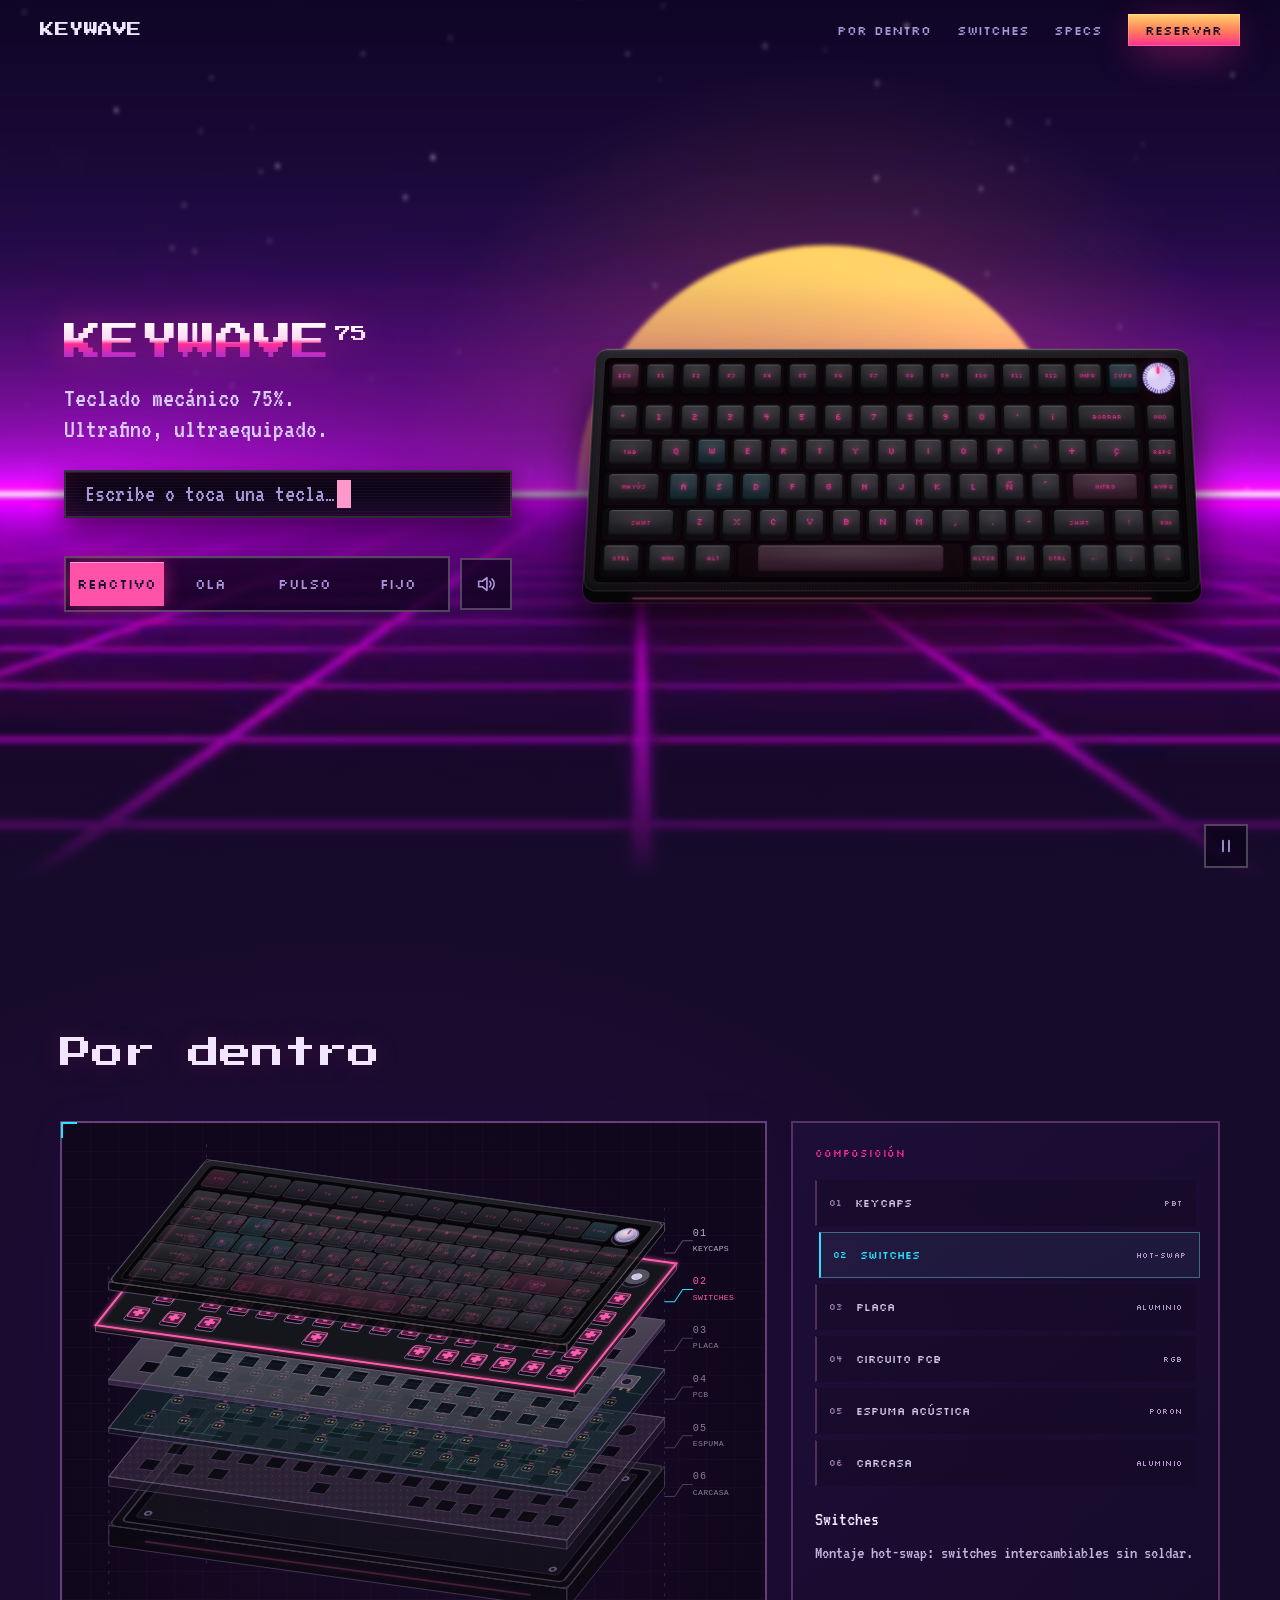
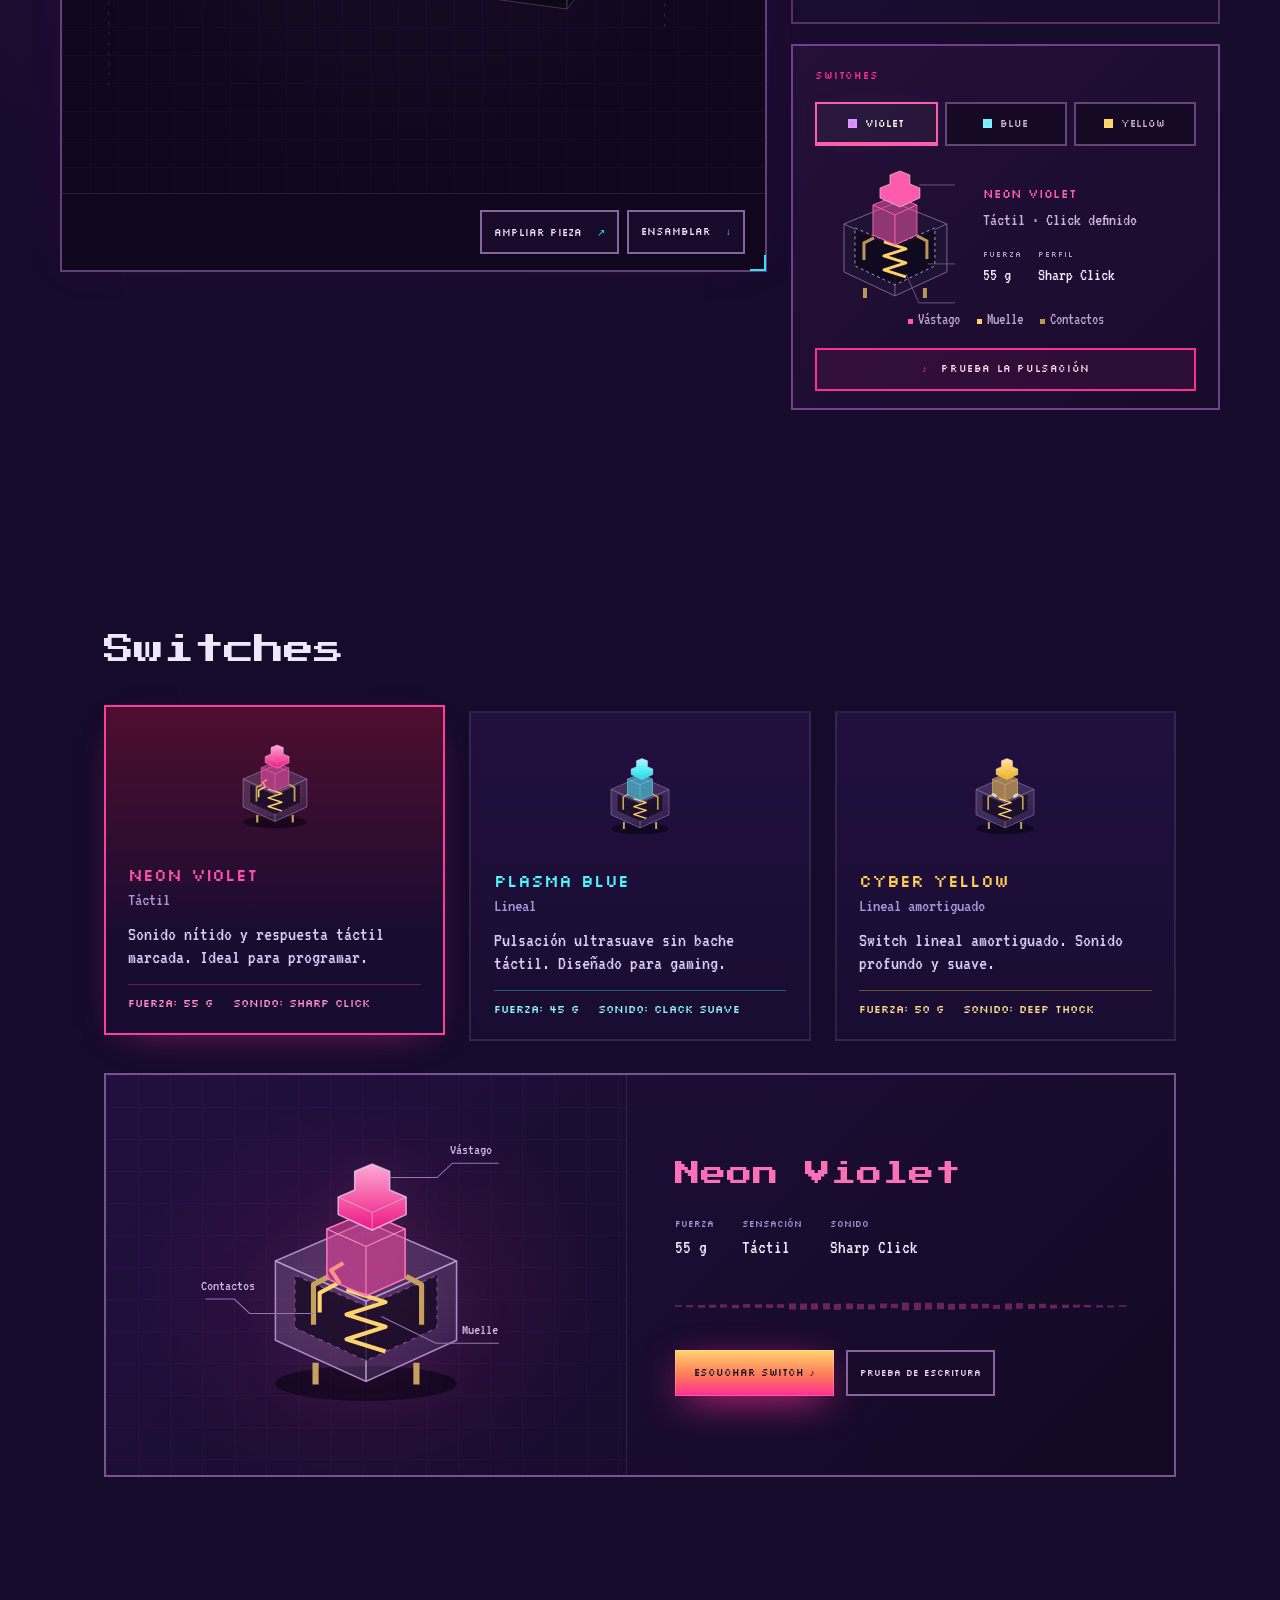
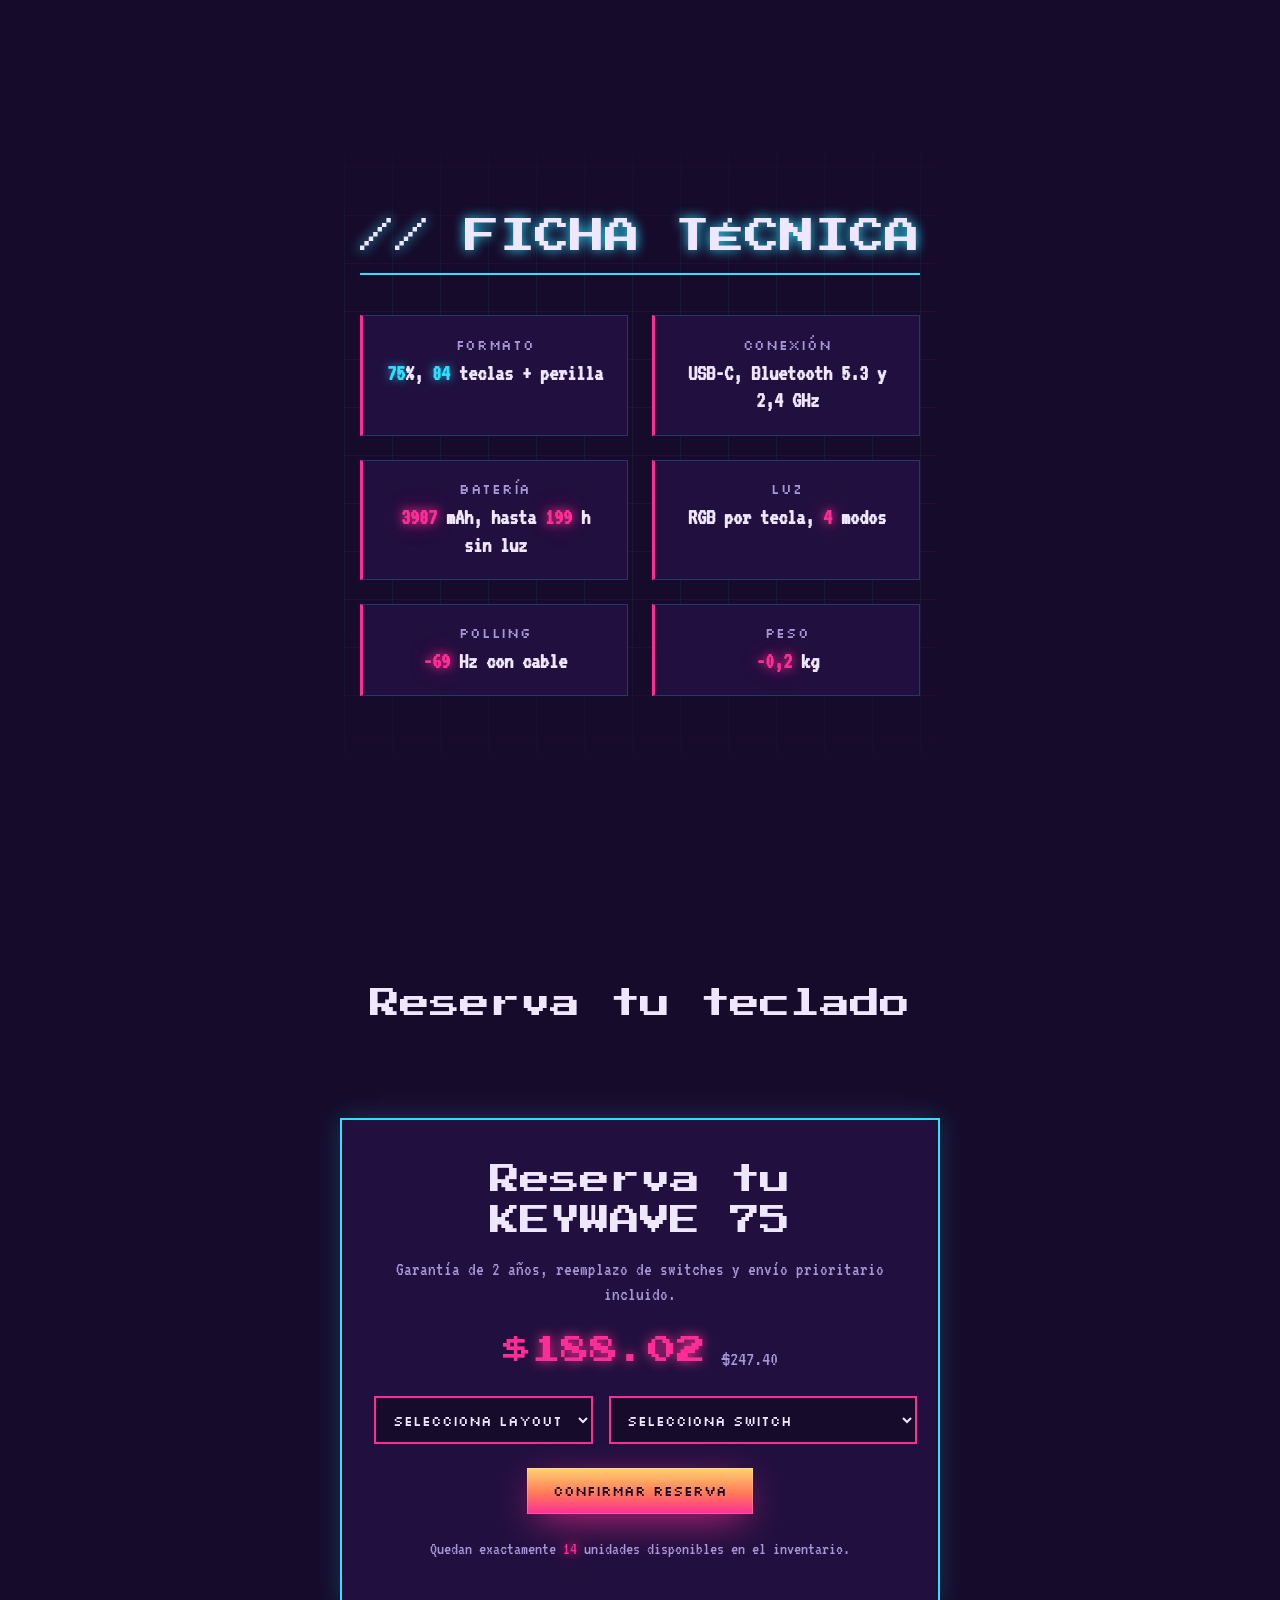
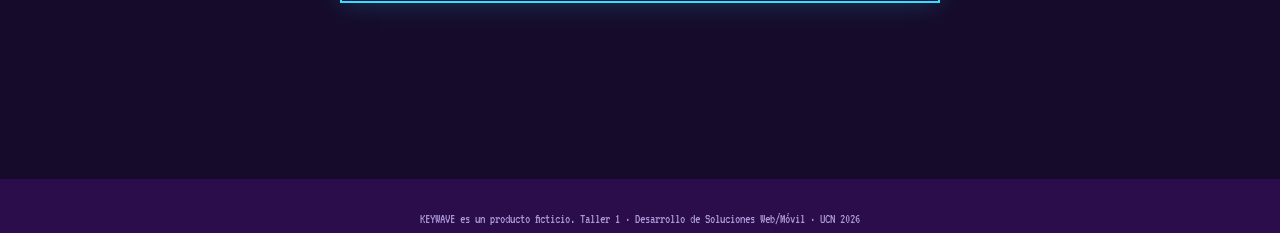
==== commit 4aa4e4d7: "Merge branch 'nicowo' into por-dentro-animado" ====
--- a/index.html
+++ b/index.html
@@ -16,12 +16,10 @@
 
 <body>
 
-  <!-- Barra de progreso del scroll -->
   <div id="scroll-progress-container" aria-hidden="true">
     <div id="scroll-progress-bar"></div>
   </div>
 
-  <!-- Barra de navegación -->
   <header class="nav" id="nav">
     <a class="nav__logo" href="#inicio" aria-label="KEYWAVE, inicio">KEYWAVE</a>
     <button class="nav__toggle" id="nav-toggle" aria-expanded="false" aria-controls="menu-principal"
@@ -37,7 +35,6 @@
   </header>
 
   <main>
-    <!-- HERO: video synthwave + cielo animado + teclado interactivo -->
     <section class="hero" id="inicio">
       <div class="scene" id="scene" aria-hidden="true">
         <canvas class="scene__stars" id="stars"></canvas>
@@ -53,7 +50,6 @@
         <h1 class="hero__title">KEYWAVE<span>75</span></h1>
         <p class="hero__lead">Teclado mecánico 75%. Ultrafino, ultraequipado.</p>
 
-        <!-- Pantalla: al tocarla se enfoca un input invisible (en el celular abre el teclado del teléfono) -->
         <label class="screen" id="screen" for="entrada">
           <input class="screen__input" id="entrada" type="text" autocomplete="off" autocorrect="off"
             autocapitalize="off" spellcheck="false" enterkeyhint="done" aria-label="Escribe para iluminar el teclado">
@@ -86,7 +82,6 @@
         </div>
       </div>
 
-      <!-- Pausa del fondo animado (video + estrellas) -->
       <button class="icon-btn hero__pausa" id="pausa-fondo" aria-pressed="false" aria-label="Pausar el fondo animado">
         <svg class="icono-pausa" viewBox="0 0 24 24" aria-hidden="true">
           <path d="M8 5v14M16 5v14" />
@@ -97,17 +92,89 @@
       </button>
     </section>
 
-    <!-- POR DENTRO · pendiente (ver TAREAS.md) -->
-    <section class="pendiente" id="por-dentro">
-      <h2>Por dentro</h2>
-      <p>Sección en construcción.</p>
-    </section>
-
-    <!-- SWITCHES: cambian el color de la luz y el sonido del teclado -->
+    <section id="por-dentro" class="inside-section" aria-labelledby="inside-title">
+            <div class="inside-container">
+                <div class="inside-heading">
+                    <h2 id="inside-title">Por dentro</h2>
+                </div>
+
+                <div class="inside-layout">
+                    <div class="inside-viewer">
+                        <div class="inside-stage">
+                            <svg id="inside-keyboard" viewBox="0 0 660 660" role="img" aria-labelledby="inside-svg-title inside-svg-description">
+                                <title id="inside-svg-title">Interior del teclado KEYWAVE 75</title>
+                                <desc id="inside-svg-description">Keycaps de PBT, switches hot-swap, placa de aluminio, PCB, espuma PORON, carcasa de aluminio y perilla metálica.</desc>
+                            </svg>
+                        </div>
+                        <div class="inside-viewer-footer">
+                            <div class="inside-view-actions">
+                                <button id="inside-focus" class="inside-outline-button" type="button" aria-pressed="false" aria-controls="inside-keyboard">Ampliar pieza <span aria-hidden="true">↗</span></button>
+                                <button id="inside-assembly" class="inside-outline-button" type="button" aria-pressed="false" aria-controls="inside-keyboard">Ensamblar <span aria-hidden="true">↓</span></button>
+                            </div>
+                        </div>
+                    </div>
+
+                    <div class="inside-controls">
+                        <div class="inside-components">
+                            <p class="inside-panel-label">Composición</p>
+                            <div class="inside-layer-list" role="group" aria-label="Componentes del teclado">
+                                <button type="button" class="inside-layer-button" data-layer="keycaps" aria-pressed="false"><span>01</span> Keycaps <span class="inside-layer-material">PBT</span></button>
+                                <button type="button" class="inside-layer-button is-active" data-layer="switches" aria-pressed="true"><span>02</span> Switches <span class="inside-layer-material">HOT-SWAP</span></button>
+                                <button type="button" class="inside-layer-button" data-layer="plate" aria-pressed="false"><span>03</span> Placa <span class="inside-layer-material">ALUMINIO</span></button>
+                                <button type="button" class="inside-layer-button" data-layer="pcb" aria-pressed="false"><span>04</span> Circuito PCB <span class="inside-layer-material">RGB</span></button>
+                                <button type="button" class="inside-layer-button" data-layer="foam" aria-pressed="false"><span>05</span> Espuma acústica <span class="inside-layer-material">PORON</span></button>
+                                <button type="button" class="inside-layer-button" data-layer="case" aria-pressed="false"><span>06</span> Carcasa <span class="inside-layer-material">ALUMINIO</span></button>
+                            </div>
+                            <div class="inside-layer-detail" aria-live="polite" aria-atomic="true">
+                                <h3 id="inside-layer-title">Switches</h3>
+                                <p id="inside-layer-description">Montaje hot-swap: switches intercambiables sin soldar.</p>
+                            </div>
+                        </div>
+
+                        <div class="inside-switch-panel">
+                            <p class="inside-panel-label">Switches</p>
+                            <div class="inside-switch-options" role="group" aria-label="Tipo de switch">
+                                <button type="button" class="inside-switch-option is-active" data-switch="tactile" aria-pressed="true"><span class="inside-swatch inside-swatch-violet" aria-hidden="true"></span>Violet</button>
+                                <button type="button" class="inside-switch-option" data-switch="linear" aria-pressed="false"><span class="inside-swatch inside-swatch-blue" aria-hidden="true"></span>Blue</button>
+                                <button type="button" class="inside-switch-option" data-switch="silent" aria-pressed="false"><span class="inside-swatch inside-swatch-yellow" aria-hidden="true"></span>Yellow</button>
+                            </div>
+                            <div class="inside-switch-preview">
+                                <svg id="inside-switch-cutaway" viewBox="0 0 160 150" role="img" aria-labelledby="inside-cutaway-title">
+                                    <title id="inside-cutaway-title">Interior del switch: vástago, muelle y contactos</title>
+                                    <path d="M29 63 80 42 132 63 132 111 80 135 29 111Z" fill="#1e1334" stroke="#7b638d"/>
+                                    <path d="M29 63 80 87 132 63M80 87V135" fill="none" stroke="#7b638d"/>
+                                    <path d="M40 67 80 84 120 67 120 105 80 124 40 105Z" fill="#0f091d" fill-opacity=".85" stroke="#ae8dc1" stroke-dasharray="3 3"/>
+                                    <path d="m69 81 22 7-22 7 22 7-22 7 22 7" fill="none" stroke="#ffd166" stroke-width="3" stroke-linejoin="round"/>
+                                    <path d="M49 99V82L59 77M112 98V80L102 75" fill="none" stroke="#b99759" stroke-width="3"/>
+                                    <g class="inside-switch-stem">
+                                        <path d="m58 44 22-9 22 9v30L80 84 58 74Z" fill="var(--inside-switch-color)" stroke="var(--inside-switch-color)" fill-opacity=".5"/>
+                                        <path d="m58 44 22 10 22-10M80 54v30" fill="none" stroke="var(--inside-switch-color)"/>
+                                        <path d="m65 27 10-4v-9l10-4 10 4v9l10 4v10l-20 9-20-9Z" fill="var(--inside-switch-color)" stroke="#fff" stroke-opacity=".5"/>
+                                    </g>
+                                    <path d="M50 127v10M110 127v10" stroke="#b99759" stroke-width="4"/>
+                                    <path d="M104 24h36M113 103h27M91 113l13 29h36" fill="none" stroke="#6b527d"/>
+                                </svg>
+                                <div class="inside-switch-info" aria-live="polite" aria-atomic="true">
+                                    <h3 id="inside-switch-name">Neon Violet</h3>
+                                    <p id="inside-switch-type">Táctil · Click definido</p>
+                                    <dl class="inside-switch-stats">
+                                        <div><dt>FUERZA</dt><dd id="inside-switch-force">55 g</dd></div>
+                                        <div><dt>PERFIL</dt><dd id="inside-switch-sound">Sharp Click</dd></div>
+                                    </dl>
+                                </div>
+                            </div>
+                            <div class="inside-cutaway-legend"><span>Vástago</span><span>Muelle</span><span>Contactos</span></div>
+                            <button id="inside-test-switch" class="inside-test-button" type="button"><span aria-hidden="true">♪</span> Prueba la pulsación</button>
+                        </div>
+                    </div>
+                </div>
+
+            </div>
+        </section>
+
     <section class="switches" id="switches">
       <div class="switches__head">
-        <h2>Selecciona tu switch</h2>
-        <p>Cada switch cambia el color de la luz y el sonido del teclado de arriba. Tócalos para escucharlos.</p>
+        <h2>Switches</h2>
       </div>
 
       <div class="switches__picker" role="radiogroup" aria-label="Tipo de switch">
@@ -116,7 +183,7 @@
           <span class="switch__model" aria-hidden="true"><span class="switch__stem"></span><span
               class="switch__housing"></span></span>
           <span class="switch__name">Neon Violet</span>
-          <span class="switch__tipo">Tactile Clicky</span>
+          <span class="switch__tipo">Táctil</span>
           <span class="switch__desc">Sonido nítido y respuesta táctil marcada. Ideal para programar.</span>
           <span class="switch__datos"><span>Fuerza: 55 g</span><span>Sonido: Sharp Click</span></span>
         </button>
@@ -126,7 +193,7 @@
           <span class="switch__model" aria-hidden="true"><span class="switch__stem"></span><span
               class="switch__housing"></span></span>
           <span class="switch__name">Plasma Blue</span>
-          <span class="switch__tipo">Linear Fast</span>
+          <span class="switch__tipo">Lineal</span>
           <span class="switch__desc">Pulsación ultrasuave sin bache táctil. Diseñado para gaming.</span>
           <span class="switch__datos"><span>Fuerza: 45 g</span><span>Sonido: Clack Suave</span></span>
         </button>
@@ -136,16 +203,56 @@
           <span class="switch__model" aria-hidden="true"><span class="switch__stem"></span><span
               class="switch__housing"></span></span>
           <span class="switch__name">Cyber Yellow</span>
-          <span class="switch__tipo">Silent Thock</span>
+          <span class="switch__tipo">Lineal amortiguado</span>
           <span class="switch__desc">Switch lineal amortiguado. Sonido profundo y suave.</span>
           <span class="switch__datos"><span>Fuerza: 50 g</span><span>Sonido: Deep Thock</span></span>
         </button>
       </div>
 
-      <p class="switch-estado" id="switch-estado" aria-live="polite">Seleccionado: Neon Violet</p>
+      <p class="sr-only" id="switch-estado" aria-live="polite">Seleccionado: Neon Violet</p>
+
+      <div class="sound-lab" id="sound-lab" data-switch="tactile" aria-label="Vista ampliada y prueba del switch seleccionado">
+        <div class="sound-lab__visual">
+          <button id="lab-switch-key" class="lab-switch-key" type="button" aria-label="Pulsar el switch seleccionado para escucharlo">
+            <svg id="lab-switch-svg" viewBox="0 0 340 290" aria-hidden="true">
+              <defs>
+                <linearGradient id="lab-housing" x1="0" y1="0" x2="1" y2="1"><stop stop-color="#bca1d0" stop-opacity=".2"/><stop offset="1" stop-color="#3b2457" stop-opacity=".5"/></linearGradient>
+                <linearGradient id="lab-stem-fill" x1="0" y1="0" x2="0" y2="1"><stop stop-color="hsl(var(--accent-h) 100% 83%)"/><stop offset="1" stop-color="hsl(var(--accent-h) 85% 51%)"/></linearGradient>
+              </defs>
+              <ellipse cx="170" cy="253" rx="88" ry="17" fill="#03010b" opacity=".5"/>
+              <g class="lab-switch-body">
+                <path d="m82 134 88-38 88 38v77l-88 40-88-40Z" fill="url(#lab-housing)" stroke="#ab8bc9" stroke-width="1.5"/>
+                <path d="m82 134 88 39 88-39M170 173v78" fill="none" stroke="#b69bcd" stroke-width="1.5"/>
+                <path d="m101 148 69 30 69-30v51l-69 32-69-32Z" fill="#13091f" fill-opacity=".76" stroke="#7c589c" stroke-dasharray="4 5"/>
+                <path d="M119 196v-39l15-8M224 196v-39l-15-8" fill="none" stroke="#c6a05d" stroke-width="5" stroke-linejoin="round"/>
+                <path class="lab-tactile-leaf" d="M125 184v-19l19-10-8-12 12-7" fill="none" stroke="#ffd36e" stroke-width="4" stroke-linejoin="round"/>
+                <path d="M121 233v21M219 233v21" fill="none" stroke="#c6a05d" stroke-width="6"/>
+                <g class="lab-switch-spring"><path d="m151 162 38 12-38 12 38 12-38 12 38 12" fill="none" stroke="#ffd36e" stroke-width="4" stroke-linejoin="round"/></g>
+                <g class="lab-switch-stem">
+                  <path d="m132 103 38-16 38 16v48l-38 17-38-17Z" fill="hsl(var(--accent-h) 100% 65% / .5)" stroke="hsl(var(--accent-h) 100% 73%)" stroke-width="1.5"/>
+                  <path d="m132 103 38 17 38-17M170 120v48" fill="none" stroke="hsl(var(--accent-h) 100% 78%)"/>
+                  <g class="lab-silent-dampers" fill="#cce3d4" stroke="#fff" stroke-opacity=".5"><path d="m132 145 12 5v9l-12-5Z"/><path d="m196 151 12-5v9l-12 5Z"/></g>
+                  <path d="m143 72 16-7V47l17-7 17 7v18l16 7v17l-33 15-33-15Z" fill="url(#lab-stem-fill)" stroke="#f4dbff" stroke-opacity=".7" stroke-width="1.5"/>
+                  <path d="m143 72 33 15 33-15M176 87v17" fill="none" stroke="#fff" stroke-opacity=".4"/>
+                </g>
+              </g>
+              <g class="lab-annotations" fill="none" stroke="#9575ac">
+                <path d="M193 53h46l15-14h45"/><path d="m185 188 53 26h61"/><path d="M119 185H57l-15-14H14"/>
+              </g>
+              <g class="lab-annotation-text" fill="#cdb4df" font-family="VT323, monospace" font-size="15"><text x="252" y="30">Vástago</text><text x="263" y="205">Muelle</text><text x="10" y="162">Contactos</text></g>
+            </svg>
+          </button>
+        </div>
+        <div class="sound-lab__detail">
+          <h3 id="lab-switch-name">Neon Violet</h3>
+          <dl class="lab-stats"><div><dt>FUERZA</dt><dd id="lab-switch-force">55 g</dd></div><div><dt>SENSACIÓN</dt><dd id="lab-switch-feel">Táctil</dd></div><div><dt>SONIDO</dt><dd id="lab-switch-sound">Sharp Click</dd></div></dl>
+          <div class="lab-wave" aria-hidden="true"></div>
+          <div class="lab-actions"><button id="lab-listen" class="btn" type="button">Escuchar switch <span aria-hidden="true">♪</span></button><button id="lab-typing" class="inside-outline-button" type="button" aria-pressed="false">Prueba de escritura</button></div>
+          <p class="sr-only" id="lab-playback-status" role="status"></p>
+        </div>
+      </div>
     </section>
 
-    <!-- ESPECIFICACIONES · pendiente (ver TAREAS.md) -->
     <section class="pendiente" id="specs">
 
       <section class="specs-section" id="specs">
@@ -197,7 +304,6 @@
 
     </section>
 
-    <!-- RESERVA · pendiente (ver TAREAS.md) -->
     <section class="pendiente" id="reservar">
       <h2>Reserva tu teclado</h2>
       <!-- RESERVA DE KEYWAVE 75 -->
--- a/css/style.css
+++ b/css/style.css
@@ -1,8 +1,3 @@
-/* =========================================================
-   KEYWAVE 75 — Landing synthwave
-   Paleta: noche violeta, magenta neón, cian, sol ámbar
-   ========================================================= */
-
 :root {
   --night: #160b2b;
   --night-2: #21103f;
@@ -14,16 +9,13 @@
   --chrome: #efe6ff;
   --muted: #a996d6;
 
-  /* tono de la luz del teclado: lo cambia el selector de switches */
   --accent-h: 330;
   --accent: hsl(var(--accent-h) 100% 62%);
 
-  /* Tipografía pixel: títulos, interfaz (solo mayúsculas) y texto corrido */
   --display: "Press Start 2P", monospace;
   --ui: "Silkscreen", monospace;
   --body: "VT323", monospace;
 
-  /* unidad de tecla: el teclado mide ~16.8u de ancho */
   --u: clamp(19px, calc((100vw - 40px) / 16.8), 54px);
 }
 
@@ -36,7 +28,7 @@
   background: var(--night);
   color: var(--chrome);
   font-family: var(--body);
-  font-size: 1.4rem;      /* VT323 es chica para su tamaño: se compensa aquí */
+  font-size: 1.4rem;
   line-height: 1.3;
   -webkit-font-smoothing: antialiased;
   overflow-x: hidden;
@@ -55,7 +47,6 @@
   clip: rect(0 0 0 0); white-space: nowrap;
 }
 
-/* ---------- Botones ---------- */
 .btn {
   display: inline-block;
   font: 400 .85rem/1 var(--ui);
@@ -73,7 +64,6 @@
 .btn:active { transform: translateY(1px); }
 .btn--small { padding: .6rem 1.1rem; font-size: .9rem; }
 
-/* ---------- Navegación ---------- */
 .nav {
   position: fixed; inset: 0 0 auto 0; z-index: 50;
   display: flex; align-items: center; gap: 2rem;
@@ -86,7 +76,6 @@
   color: var(--chrome); letter-spacing: .04em;
   transition: opacity .3s ease, visibility 0s;
 }
-/* el título del hero ya muestra la marca: el logo aparece al bajar */
 .nav:not(.con-logo) .nav__logo { opacity: 0; visibility: hidden; transition: opacity .3s ease, visibility 0s .3s; }
 .nav__links { display: flex; align-items: center; gap: 1.6rem; margin-left: auto; }
 .nav__links a { text-decoration: none; color: var(--muted); font-family: var(--ui); font-size: .8rem; transition: color .2s; }
@@ -94,7 +83,6 @@
 .nav__links .btn { color: var(--night); }
 .nav__toggle { display: none; }
 
-/* Barra de progreso del scroll */
 #scroll-progress-container {
   position: fixed; top: 0; left: 0; z-index: 60;
   width: 100%; height: 4px;
@@ -106,9 +94,6 @@
   box-shadow: 0 0 10px var(--cyan), 0 0 20px var(--magenta);
 }
 
-/* =========================================================
-   HERO
-   ========================================================= */
 .hero {
   position: relative;
   min-height: 100svh;
@@ -119,25 +104,22 @@
   padding: 5.5rem 1rem 3rem;
 }
 
-.hero::after { /* funde la grilla con la sección siguiente */
+.hero::after {
   content: ""; position: absolute; left: 0; right: 0; bottom: 0; height: 30%;
   z-index: -1;
   background: linear-gradient(180deg, transparent, var(--night) 92%);
   pointer-events: none;
 }
 
-/* Fondo synthwave: cielo + sol + estrellas (código) y video encima en modo "screen".
-   El negro del video se vuelve transparente, así el sol y las estrellas se ven
-   detrás de la grilla. --horizon la calcula JS para calzar con la línea del video. */
 .scene {
   --horizon: 55%;
   position: absolute; inset: 0; z-index: -1;
   overflow: hidden;
   background: linear-gradient(180deg, #0d0620 0%, #1d0c3c calc(var(--horizon) * .55), #4a1560 var(--horizon), #12051f var(--horizon));
   filter: blur(2px) saturate(1.15);
-  transform: translateY(var(--parallax, 0px)) scale(1.04); /* scale evita bordes claros por el blur */
-}
-.scene::after { /* oscurece levemente el centro para el teclado */
+  transform: translateY(var(--parallax, 0px)) scale(1.04);
+}
+.scene::after {
   content: ""; position: absolute; inset: 0;
   background: radial-gradient(ellipse 60% 45% at 50% 60%, #160b2b88, transparent 70%);
 }
@@ -151,10 +133,9 @@
 }
 .scene__sun {
   background: linear-gradient(180deg, var(--sun-top) 8%, var(--sun-mid) 45%, var(--magenta) 78%);
-  /* franjas horizontales típicas del sol retro */
   -webkit-mask-image: linear-gradient(180deg, #000 52%, transparent 52% 55%, #000 55% 62%, transparent 62% 66%, #000 66% 72%, transparent 72% 77%, #000 77% 82%, transparent 82% 88%, #000 88% 92%, transparent 92%);
           mask-image: linear-gradient(180deg, #000 52%, transparent 52% 55%, #000 55% 62%, transparent 62% 66%, #000 66% 72%, transparent 72% 77%, #000 77% 82%, transparent 82% 88%, #000 88% 92%, transparent 92%);
-  clip-path: inset(0 0 calc(50% + var(--sun-y, 0px)) 0); /* el horizonte tapa la parte bajo él */
+  clip-path: inset(0 0 calc(50% + var(--sun-y, 0px)) 0);
 }
 .scene__sun-glow {
   background: radial-gradient(circle, #ff2d9555 0%, #ff7a5922 40%, transparent 68%);
@@ -169,7 +150,6 @@
   pointer-events: none;
 }
 
-/* Contenido del hero */
 .hero__content {
   display: flex; flex-direction: column; align-items: center;
   text-align: center;
@@ -202,7 +182,6 @@
   text-shadow: 0 0 6px #160b2b, 0 0 18px #160b2bcc, 0 2px 12px #160b2b;
 }
 
-/* "Pantalla" tipo OLED donde aparece lo que escribes */
 .screen {
   position: relative;
   display: flex; align-items: center; justify-content: center;
@@ -235,7 +214,6 @@
     inset 0 0 22px hsl(var(--accent-h) 100% 50% / .2),
     0 10px 28px #0009;
 }
-/* input real pero invisible: recibe el teclado del teléfono (16px evita el zoom de iOS) */
 .screen__input {
   position: absolute; inset: 0;
   width: 100%; height: 100%;
@@ -259,15 +237,12 @@
 .screen__ppm.is-on { opacity: 1; }
 .screen__ppm b { color: hsl(var(--accent-h) 100% 80%); font-weight: 700; }
 
-/* ---------- Teclado ---------- */
-/* --glow-h / --glow-l: tono y brillo promedio de las teclas (los calcula JS) */
 .board-wrap {
   --glow-h: 330; --glow-l: 0;
   position: relative;
   perspective: 1400px;
   max-width: 100%;
 }
-/* reflejo de la luz del teclado sobre la "mesa" */
 .board-wrap::after {
   content: ""; position: absolute; z-index: -1;
   left: 6%; right: 6%; bottom: calc(var(--u) * -1.2); height: calc(var(--u) * 1.8);
@@ -284,13 +259,13 @@
   border-radius: calc(var(--u) * .34);
   background:
     linear-gradient(180deg, #ffffff1f 0, #ffffff06 calc(var(--u) * .1), transparent calc(var(--u) * .25)),
-    repeating-linear-gradient(90deg, #ffffff04 0 1px, transparent 1px 3px), /* aluminio cepillado */
+    repeating-linear-gradient(90deg, #ffffff04 0 1px, transparent 1px 3px),
     linear-gradient(165deg, #232329, #121215 60%, #0b0b0d);
   box-shadow:
     0 0 0 1px #ffffff1c inset,
     0 1px 0 #ffffff38 inset,
     0 -3px 8px #00000066 inset,
-    0 calc(var(--u) * .3) 0 #050506,                 /* grosor del frente */
+    0 calc(var(--u) * .3) 0 #050506,
     0 calc(var(--u) * .3) 0 1px #ffffff12,
     0 calc(var(--u) * 1.1) calc(var(--u) * 1.4) -.3rem #000d;
   transform: rotateX(calc(var(--tilt) + var(--rx))) rotateY(var(--ry));
@@ -298,14 +273,12 @@
   touch-action: manipulation;
   user-select: none; -webkit-user-select: none;
 }
-/* placa hundida donde van montadas las teclas */
 .board::before {
   content: ""; position: absolute; inset: calc(var(--u) * .27);
   border-radius: calc(var(--u) * .16);
   background: #050506;
   box-shadow: inset 0 2px 6px #000d, 0 1px 0 #ffffff10;
 }
-/* tira de luz en el frente (toma el color promedio de las teclas) */
 .board::after {
   content: ""; position: absolute;
   left: 8%; right: 8%; bottom: calc(var(--u) * -.2);
@@ -319,10 +292,9 @@
 .board__row { position: relative; display: flex; }
 .board__row--f { margin-bottom: calc(var(--u) * .2); }
 
-/* Cada tecla: luz difusa debajo (::before) + keycap esculpido (.cap) */
 .key {
   --w: 1; --h: var(--accent-h); --l: 0;
-  --top: #1c1c21; --skirt: #101013;          /* keycap negro mate */
+  --top: #1c1c21; --skirt: #101013;
   position: relative;
   width: calc(var(--w) * var(--u));
   height: var(--u);
@@ -332,10 +304,9 @@
   -webkit-tap-highlight-color: transparent;
 }
 .key--mod  { --top: #18181c; --skirt: #0d0d10; }
-.key--rosa { --top: #2c1624; --skirt: #180b13; }   /* acentos de la versión de Gabriel, en tono oscuro */
+.key--rosa { --top: #2c1624; --skirt: #180b13; }
 .key--cian { --top: #13242b; --skirt: #0a1418; }
 
-/* luz bajo la tecla: solo cambia opacidad → barato de animar */
 .key::before {
   content: ""; position: absolute; inset: calc(var(--u) * -.05);
   border-radius: calc(var(--u) * .2);
@@ -343,7 +314,6 @@
   opacity: calc(var(--l) * .75);
   filter: blur(calc(var(--u) * .2));
 }
-/* faldón del keycap (los lados que se ven en ángulo) */
 .cap {
   position: relative;
   display: flex; align-items: flex-start; justify-content: flex-start;
@@ -357,10 +327,8 @@
     0 0 0 1px #00000080,
     0 calc(var(--u) * .06) 0 #06020d,
     0 calc(var(--u) * .1) calc(var(--u) * .14) #000b;
-  /* al soltar vuelve con un pequeño rebote */
   transition: transform .22s cubic-bezier(.3, 1.8, .5, 1), box-shadow .22s ease;
 }
-/* cara superior cóncava; se tiñe con la luz (--l) */
 .cap::before {
   content: ""; position: absolute;
   left: 9%; right: 9%; top: 6%; bottom: 18%;
@@ -371,8 +339,6 @@
     linear-gradient(180deg, color-mix(in srgb, var(--top) 90%, #fff), var(--top));
   box-shadow: inset 0 1px 0 #ffffff2e, inset 0 -1px 2px #0007;
 }
-/* leyenda RGB: la letra es la luz; siempre de color y más brillante al iluminarse.
-   Ocupa exactamente la cara superior del keycap y se centra ahí. */
 .legend {
   position: absolute;
   left: 9%; right: 9%; top: 6%; bottom: 18%;
@@ -393,7 +359,6 @@
   transition-duration: .04s;
 }
 
-/* perilla (cambia el modo de luz) */
 .knob {
   position: relative;
   width: var(--u); height: var(--u);
@@ -417,7 +382,7 @@
   transform: rotate(var(--knob, 0deg));
   transition: transform .45s cubic-bezier(.3, 1.6, .5, 1);
 }
-.knob__body::after { /* marca indicadora */
+.knob__body::after {
   content: ""; position: absolute; left: 50%; top: 12%;
   width: 9%; height: 26%; translate: -50% 0;
   border-radius: 4px;
@@ -426,14 +391,13 @@
 }
 .knob:focus-visible { outline-offset: 0; border-radius: 50%; }
 
-/* Controles bajo el teclado: modo de luz (control segmentado) + sonido */
 .hero__controls {
   display: flex; align-items: center; justify-content: center; gap: .6rem;
   width: min(100%, 30rem);
   margin-top: calc(var(--u) * .9 + .8rem);
 }
 .segmented {
-  --i: 0;                                   /* índice del modo activo (lo pone JS) */
+  --i: 0;
   position: relative;
   flex: 1;
   display: grid; grid-template-columns: repeat(4, 1fr);
@@ -443,7 +407,6 @@
   border: 2px solid #ffffff40;
   box-shadow: inset 0 1px 0 #ffffff0d;
 }
-/* indicador que se desliza al segmento elegido */
 .segmented__thumb {
   position: absolute; top: 4px; bottom: 4px; left: 4px;
   width: calc((100% - 8px) / 4);
@@ -483,7 +446,6 @@
 .icon-btn svg { width: 22px; height: 22px; fill: none; stroke: currentColor; stroke-width: 1.8; stroke-linecap: round; stroke-linejoin: round; }
 #sound[aria-pressed="false"] .sound__waves { opacity: .15; }
 
-/* pausa del fondo, en la esquina como un control de video */
 .hero__pausa {
   position: absolute; z-index: 2;
   right: clamp(1rem, 3vw, 2rem); bottom: clamp(1rem, 3vw, 2rem);
@@ -494,7 +456,6 @@
 .hero__pausa[aria-pressed="true"] .icono-pausa { display: none; }
 .hero__pausa[aria-pressed="true"] .icono-play { display: block; }
 
-/* Secuencia de entrada (única, al cargar) */
 .hero__title, .hero__lead, .screen, .board-wrap, .hero__controls {
   animation: rise .9s cubic-bezier(.2, .8, .2, 1) both;
 }
@@ -507,9 +468,6 @@
   to { opacity: 1; transform: none; }
 }
 
-/* =========================================================
-   SECCIONES PENDIENTES (las arma el equipo, ver TAREAS.md)
-   ========================================================= */
 .pendiente {
   min-height: 60vh;
   display: grid; place-content: center; gap: .8rem;
@@ -518,9 +476,6 @@
 }
 .pendiente p { color: var(--muted); }
 
-/* =========================================================
-   SWITCHES
-   ========================================================= */
 .switches {
   padding: clamp(5rem, 12vw, 9rem) clamp(1rem, 5vw, 4rem);
   max-width: 1200px; margin: 0 auto;
@@ -560,7 +515,7 @@
   margin-bottom: 1rem;
   justify-self: center;
 }
-.switch__stem { /* vástago en cruz */
+.switch__stem {
   position: absolute; left: 50%; top: 0;
   width: 30px; height: 44px; translate: -50% 0;
   background:
@@ -577,7 +532,7 @@
     linear-gradient(180deg, #4a3a6e, #2a1f45);
   box-shadow: 0 0 0 1px #ffffff22 inset, 0 8px 18px #0008;
 }
-.switch__housing::after { /* ranura transparente */
+.switch__housing::after {
   content: ""; position: absolute; left: 20%; right: 20%; top: 10px; height: 8px;
   border-radius: 0; background: hsl(var(--sw) 100% 70% / .5);
 }
@@ -603,16 +558,11 @@
   background: #2a0d4a;
 }
 
-/* =========================================================
-   HERO EN DOS COLUMNAS (pantallas anchas)
-   Texto y controles a la izquierda, teclado en isométrico a la
-   derecha delante del sol. En pantallas angostas queda en una columna.
-   ========================================================= */
 @media (min-width: 1000px) {
   .hero { place-items: center; padding: 6rem clamp(2rem, 5vw, 5rem) 4rem; }
 
   .hero__content {
-    --u: clamp(22px, 2.85vw, 46px);   /* 16,7 teclas de ancho caben en la columna derecha */
+    --u: clamp(22px, 2.85vw, 46px);
     display: grid;
     grid-template-columns: minmax(0, .9fr) minmax(0, 1.25fr);
     grid-template-areas:
@@ -632,16 +582,11 @@
   .board-wrap     { grid-area: teclado; align-self: center; justify-self: center; }
   .hero__controls { grid-area: controles; justify-content: flex-start; width: min(100%, 28rem); margin-top: 1.2rem; }
 
-  /* teclado casi de frente, apenas inclinado hacia atrás */
   .board { transform: rotateX(calc(14deg + var(--tilt) * .3 + var(--rx))) rotateY(var(--ry));   width: max-content; }
 
-  /* el sol queda detrás del teclado, en la columna derecha */
   .scene__sun, .scene__sun-glow { left: 64%; }
 }
 
-/* =========================================================
-   RESPONSIVE
-   ========================================================= */
 @media (max-width: 860px) {
   .nav { justify-content: space-between; }
   .nav__toggle {
@@ -680,8 +625,6 @@
 
   .hero { place-items: start center; padding-top: 5.5rem; }
   .scene { --sun-size: min(58vw, 340px); }
-  /* el teclado se apoya sobre la grilla, justo bajo el horizonte (54,8% del alto en vertical),
-     y el sol queda a la vista entre el texto y la pantalla */
   .screen { padding: .5rem 1rem; margin-top: max(1.2rem, calc(54.8svh - 283px)); }
   .screen__ppm { display: none; }
   .hero__controls { width: 100%; }
@@ -694,10 +637,9 @@
   .screen__caret { animation: none; }
   .hero__title, .hero__lead, .screen, .board-wrap, .hero__controls { animation: none; }
   .segmented__thumb { transition: background .2s ease; }
-  .cap { transition-timing-function: ease; }   /* sin rebote */
-}
-
-/* Alto contraste: textos y bordes más marcados */
+  .cap { transition-timing-function: ease; }
+}
+
 @media (prefers-contrast: more) {
   :root { --muted: #d4c9f5; }
   .hero__lead { color: #ffffff; }
@@ -705,7 +647,6 @@
   .scene::after { background: #0b0418a6; }
 }
 
-/* Menos transparencia: fondos sólidos en vez de vidrio */
 @media (prefers-reduced-transparency: reduce) {
   .nav.is-scrolled, .nav__links { backdrop-filter: none; background: #160b2b; }
   .screen, .segmented, .icon-btn { background: #0b0418; }
@@ -791,7 +732,6 @@
 
 
 
-/* ---------- Animación Procedimental Cyberpunk al hacer Scroll ---------- */
 .text-cyber-reveal {
   opacity: 0;
   transform: translateY(35px);
@@ -807,7 +747,6 @@
   filter: blur(0);
 }
 
-/* --------------- */
 
 .specs-section {
   padding: 6rem 1rem;
@@ -871,7 +810,6 @@
   line-height: 1.2;
 }
 
-/* ---------- Animación Procedimental Cyberpunk al hacer Scroll ---------- */
 .text-cyber-reveal {
   opacity: 0;
   transform: translateY(35px);
@@ -887,6 +825,382 @@
   filter: blur(0);
 }
 
+.inside-section {
+    --inside-switch-color: #d38aff;
+    --inside-cyan: #71efff;
+    --inside-pink: #ff2d95;
+    --inside-muted: #b29bc7;
+    position: relative;
+    padding: 100px 24px 76px;
+    overflow: hidden;
+    scroll-margin-top: 64px;
+    color: #f1e5ff;
+    background: radial-gradient(ellipse at 26% 42%, #40135740, transparent 58%), var(--night);
+    font-family: var(--body);
+}
+
+.inside-section *, .inside-section *::before, .inside-section *::after {
+    box-sizing: border-box;
+}
+
+.inside-container { width: min(100%, 1160px); margin: 0 auto; }
+.inside-heading { margin-bottom: 44px; text-align: center; }
+.inside-eyebrow, .inside-panel-label {
+    color: var(--inside-pink);
+    font-size: 11px;
+    font-weight: bold;
+    letter-spacing: 2px;
+    line-height: 1.8;
+}
+.inside-heading h2 {
+    margin: 0 0 18px;
+    color: #f1e5ff;
+    font-family: var(--display);
+    font-size: clamp(22px, 3vw, 32px);
+    line-height: 1.6;
+    text-shadow: 3px 3px #5a236d, 0 0 26px #d38aff25;
+}
+.inside-heading > p:last-child { margin: 0; color: var(--inside-muted); font-size: 14px; line-height: 1.7; }
+.inside-layout { display: grid; grid-template-columns: minmax(0, 1.65fr) minmax(310px, 1fr); gap: 24px; align-items: start; }
+.inside-viewer {
+    position: relative;
+    border: 1px solid #644079;
+    background: #10091e;
+    box-shadow: 0 0 40px #931dc00c;
+}
+.inside-viewer::before, .inside-viewer::after {
+    content: "";
+    position: absolute;
+    z-index: 1;
+    width: 16px;
+    height: 16px;
+    pointer-events: none;
+    border-color: var(--inside-cyan);
+    border-style: solid;
+}
+.inside-viewer::before { top: -1px; left: -1px; border-width: 2px 0 0 2px; }
+.inside-viewer::after { right: -1px; bottom: -1px; border-width: 0 2px 2px 0; }
+.inside-viewer-bar {
+    min-height: 54px;
+    padding: 16px 22px;
+    display: flex;
+    align-items: center;
+    justify-content: space-between;
+    gap: 12px;
+    border-bottom: 1px solid #452659;
+    color: #cbb6dc;
+    font-size: 10px;
+    font-weight: bold;
+    letter-spacing: 1.2px;
+}
+.inside-viewer-bar > span:first-child { display: flex; align-items: center; gap: 9px; }
+.inside-viewer-bar > span:last-child { color: #9c82b5; font-size: 9px; }
+.inside-status-dot { width: 6px; height: 6px; flex-shrink: 0; background: var(--inside-cyan); box-shadow: 0 0 8px #71efff80; }
+.inside-stage {
+    position: relative;
+    isolation: isolate;
+    background-image: linear-gradient(#9e63c609 1px, transparent 1px), linear-gradient(90deg, #9e63c609 1px, transparent 1px), radial-gradient(ellipse at center, #48205e30, transparent 70%);
+    background-size: 28px 28px, 28px 28px, 100% 100%;
+}
+.inside-stage svg { display: block; width: 100%; height: auto; overflow: visible; }
+.inside-stage-note { position: absolute; bottom: 16px; left: 22px; color: #9c82b5; font-size: 8px; letter-spacing: 1px; }
+.inside-diagram-layer {
+    cursor: pointer;
+    opacity: .74;
+    transition: transform .65s cubic-bezier(.22, 1, .36, 1), opacity .25s;
+}
+.inside-diagram-layer.is-active, .inside-diagram-layer:hover { opacity: 1; }
+.inside-diagram-layer.is-active .inside-layer-outline { stroke: var(--inside-cyan); stroke-width: 1.8; filter: url(#inside-glow); }
+.inside-diagram-layer[data-layer="switches"].is-active .inside-layer-outline { stroke: var(--inside-switch-color); }
+.inside-diagram-label { fill: #d6c1e5; font: 10px "Courier New", monospace; letter-spacing: 1px; }
+.inside-diagram-layer.is-active .inside-diagram-label { fill: var(--inside-cyan); }
+.inside-diagram-layer[data-layer="switches"].is-active .inside-diagram-label { fill: var(--inside-switch-color); }
+.inside-diagram-leader { stroke: #73518b; stroke-width: 1; fill: none; }
+.inside-diagram-layer.is-active .inside-diagram-leader { stroke: var(--inside-cyan); }
+.inside-assembled .inside-diagram-label, .inside-assembled .inside-diagram-leader { opacity: 0; }
+.inside-guide { transition: opacity .3s; }
+.inside-assembled .inside-guide { opacity: 0; }
+.inside-viewer-footer { display: flex; justify-content: space-between; align-items: center; gap: 12px; padding: 17px 22px; border-top: 1px solid #452659; }
+.inside-viewer-hint { font-size: 11px; color: var(--inside-muted); }
+.inside-viewer-hint > span { margin-right: 5px; color: var(--inside-cyan); font-size: 16px; }
+.inside-section button { font-family: inherit; }
+.inside-outline-button {
+    flex-shrink: 0;
+    padding: 9px 12px;
+    min-height: 40px;
+    border: 1px solid #88639f;
+    border-radius: 0;
+    background: #271337;
+    color: #eee0fc;
+    font-size: 11px;
+    transition: border-color .2s, background .2s;
+}
+.inside-outline-button > span { margin-left: 10px; color: var(--inside-cyan); }
+.inside-outline-button:hover { border-color: var(--inside-cyan); background: #352044; }
+.inside-controls { display: grid; gap: 20px; }
+.inside-components { padding: 21px 22px 0; border: 1px solid #563269; background: #210e35b3; }
+.inside-panel-label { margin: 0 0 17px; font-size: 10px; letter-spacing: 1.3px; }
+.inside-layer-list { display: grid; gap: 5px; }
+.inside-layer-button {
+    display: flex;
+    align-items: center;
+    gap: 13px;
+    min-height: 43px;
+    width: 100%;
+    padding: 10px 12px;
+    border: 1px solid transparent;
+    border-left: 2px solid #50305f;
+    border-radius: 0;
+    background: #12091f66;
+    color: #d8c6e7;
+    font-size: 12px;
+    text-align: left;
+    transition: color .2s, background .2s, border-color .2s;
+}
+.inside-layer-button > span:first-child { color: #9f82b4; font-size: 10px; }
+.inside-layer-material { margin-left: auto; color: #b499c8; font-size: 9px; letter-spacing: .5px; }
+.inside-layer-button:hover { border-color: #9a6fb4; color: #fff; }
+.inside-layer-button.is-active { border-color: #71efff60; border-left-color: var(--inside-cyan); background: #71efff0d; color: var(--inside-cyan); }
+.inside-layer-button.is-active > span:first-child { color: var(--inside-cyan); }
+.inside-layer-detail { min-height: 114px; padding: 20px 0 0; }
+.inside-layer-detail h3 { margin: 0 0 9px; color: #f1e5ff; font-size: 13px; font-weight: bold; line-height: 1.5; }
+.inside-layer-detail p { margin: 0; color: #bba3ce; font-size: 12px; line-height: 1.8; }
+.inside-switch-panel { padding: 21px 22px 17px; border: 1px solid #71418b; background: linear-gradient(135deg, #2b123eaa, #1a0b2dbb); }
+.inside-switch-options { display: grid; grid-template-columns: repeat(3, minmax(0, 1fr)); gap: 7px; }
+.inside-switch-option { display: flex; justify-content: center; align-items: center; gap: 8px; padding: 10px 6px; min-height: 43px; border: 1px solid #65447d; border-radius: 0; background: #150923; color: #cbb4dc; font-size: 11px; transition: border-color .2s, background .2s; }
+.inside-switch-option.is-active { border-color: var(--inside-switch-color); color: #fff; background: #ffffff08; box-shadow: inset 0 -2px var(--inside-switch-color), 0 0 12px #d38aff0d; }
+.inside-switch-option:hover { border-color: #d7bde8; }
+.inside-swatch { width: 9px; height: 9px; box-shadow: inset 0 0 0 2px #ffffff20; }
+.inside-swatch-violet { background: #d38aff; }
+.inside-swatch-blue { background: #71efff; }
+.inside-swatch-yellow { background: #ffd166; }
+.inside-switch-preview { display: grid; grid-template-columns: 42% minmax(0, 1fr); align-items: center; gap: 12px; padding-top: 15px; }
+#inside-switch-cutaway { width: 100%; height: auto; overflow: visible; }
+.inside-switch-stem { transition: transform .1s ease; }
+.inside-switch-panel.is-pressing .inside-switch-stem { transform: translateY(13px); }
+.inside-switch-info h3 { margin: 0 0 7px; color: var(--inside-switch-color); font-size: 14px; font-weight: bold; }
+.inside-switch-info > p { margin: 0; color: #cbb4dc; font-size: 10px; line-height: 1.7; }
+.inside-switch-stats { display: flex; flex-wrap: wrap; gap: 16px; margin: 17px 0 0; }
+.inside-switch-stats dt { color: #b499c8; font-size: 8px; letter-spacing: 1px; font-weight: normal; }
+.inside-switch-stats dd { margin: 5px 0 0; color: #f1e5ff; font-size: 11px; }
+.inside-cutaway-legend { display: flex; justify-content: center; flex-wrap: wrap; gap: 17px; margin: 0 0 18px; color: #bba3ce; font-size: 9px; }
+.inside-cutaway-legend span::before { display: inline-block; content: ""; width: 5px; height: 5px; margin-right: 5px; background: var(--inside-switch-color); }
+.inside-cutaway-legend span:nth-child(2)::before { background: #ffd166; }
+.inside-cutaway-legend span:nth-child(3)::before { background: #b99759; }
+.inside-test-button { width: 100%; min-height: 43px; padding: 12px; border: 1px solid var(--inside-pink); border-radius: 0; background: #ff2d9514; color: #ffd9ed; font-size: 11px; font-weight: bold; letter-spacing: .6px; transition: background .2s, box-shadow .2s; }
+.inside-test-button > span { margin-right: 8px; color: var(--inside-pink); }
+.inside-test-button:hover { background: #ff2d9529; box-shadow: 0 0 16px #ff2d951a; }
+.inside-test-button:active { transform: translateY(1px); }
+.inside-audio-note { margin: 9px 0 0; color: #b499c8; font-size: 9px; text-align: center; line-height: 1.5; }
+.inside-section button:focus-visible, .inside-section a:focus-visible { outline: 2px solid var(--inside-cyan); outline-offset: 4px; }
+.inside-bottom-line { display: flex; justify-content: space-between; align-items: center; gap: 20px; margin-top: 30px; padding-top: 20px; border-top: 1px solid #4b285d; font-size: 10px; letter-spacing: 1px; }
+.inside-bottom-line > span { color: #b499c8; }
+.inside-bottom-line a { color: var(--inside-cyan); text-decoration: none; font-size: 11px; letter-spacing: 0; }
+.inside-bottom-line a:hover { text-decoration: underline; }
+.inside-bottom-line a > span { margin-left: 12px; }
+
+@media (min-width: 960px) {
+    .inside-viewer { position: sticky; top: 90px; }
+    .inside-stage > #inside-keyboard { max-height: max(320px, calc(100svh - 230px)); }
+}
+
+@media (max-width: 959px) {
+    .inside-section { padding: 78px 20px 56px; }
+    .inside-layout { grid-template-columns: minmax(0, 1fr); gap: 20px; }
+    .inside-viewer { width: 100%; }
+    .inside-controls { grid-template-columns: 1fr 1fr; align-items: start; gap: 16px; }
+    .inside-layer-material { font-size: 8px; }
+    .inside-layer-button { gap: 10px; }
+}
+
+@media (max-width: 600px) {
+    .inside-section { padding: 64px 16px 44px; }
+    .inside-heading { margin-bottom: 28px; }
+    .inside-eyebrow { font-size: 9px; letter-spacing: 1px; }
+    .inside-heading h2 { font-size: 22px; margin: 0 0 16px; }
+    .inside-heading > p:last-child { max-width: 300px; margin: 0 auto; font-size: 12px; }
+    .inside-controls { grid-template-columns: minmax(0, 1fr); }
+    .inside-viewer-bar { padding: 14px; font-size: 9px; letter-spacing: .5px; min-height: 46px; }
+    .inside-viewer-bar > span:last-child { font-size: 8px; }
+    .inside-stage-note { left: 14px; bottom: 8px; font-size: 6px; letter-spacing: .5px; }
+    .inside-viewer-footer { padding: 12px 14px; gap: 8px; }
+    .inside-viewer-hint { max-width: 150px; font-size: 10px; line-height: 1.6; }
+    .inside-outline-button { padding: 9px 10px; font-size: 10px; }
+    .inside-components, .inside-switch-panel { padding-left: 18px; padding-right: 18px; }
+    .inside-switch-preview { grid-template-columns: 40% minmax(0, 1fr); }
+    .inside-switch-info h3 { font-size: 16px; }
+    .inside-switch-info > p { font-size: 11px; }
+    .inside-switch-stats { gap: 22px; }
+    .inside-switch-stats dd { font-size: 12px; }
+    .inside-bottom-line { flex-direction: column; align-items: flex-start; gap: 16px; margin-top: 24px; font-size: 9px; }
+}
+
+@media (prefers-reduced-motion: reduce) {
+    .inside-section *, .inside-section *::before, .inside-section *::after { transition: none !important; animation: none !important; }
+}
+
+.inside-section {
+  --inside-switch-color: hsl(var(--accent-h) 100% 68%);
+  --inside-cyan: var(--cyan);
+  --inside-pink: var(--magenta);
+  --inside-muted: var(--muted);
+  padding-top: clamp(5rem, 10vw, 8rem);
+  background: radial-gradient(ellipse at 28% 45%, #69148020, transparent 60%), var(--night);
+}
+.inside-heading { text-align: left; margin-bottom: 2.6rem; }
+.inside-eyebrow, .inside-panel-label { font-family: var(--ui); font-weight: 400; letter-spacing: .08em; }
+.inside-heading h2 { font-size: clamp(1.4rem, 3vw, 2rem); text-shadow: 0 0 28px #ff2d9533; }
+.inside-heading > p:last-child { font-size: 1.4rem; line-height: 1.25; }
+.inside-viewer, .inside-components, .inside-switch-panel { border-width: 2px; }
+.inside-viewer { background: #10071c; scroll-margin-top: 84px; }
+.inside-viewer-bar { font: .6rem/1.5 var(--ui); border-color: #ffffff17; }
+.inside-viewer-bar > span:last-child { font: .55rem/1.5 var(--ui); }
+.inside-stage { transition: opacity .8s ease, transform .8s cubic-bezier(.22, 1, .36, 1); }
+.inside-section.is-enhanced:not(.is-revealed) .inside-stage { opacity: 0; transform: translateY(24px); }
+.inside-diagram-layer { opacity: .62; transition: transform .85s cubic-bezier(.22, 1, .36, 1), opacity .5s ease; }
+.inside-diagram-layer[data-layer="keycaps"] { opacity: .88; }
+.inside-diagram-layer:hover { opacity: .85; }
+.inside-diagram-layer.is-active { opacity: 1; }
+.inside-layer-visual { transform-origin: 320px 120px; transition: transform .75s cubic-bezier(.22, 1, .36, 1); }
+.inside-diagram-layer.is-active .inside-layer-visual { transform: translateY(-7px) scale(1.045); }
+.inside-assembled .inside-layer-visual { transform: none !important; }
+.inside-assembled .inside-diagram-layer, .inside-assembled .inside-diagram-layer:hover { opacity: 1; }
+.inside-assembled .inside-diagram-layer:not([data-layer="keycaps"]):not([data-layer="case"]) { opacity: 0; pointer-events: none; }
+.inside-key-light { fill: hsl(var(--key-h, var(--accent-h)) 100% 58%); opacity: calc(var(--key-l, .07) * .75); }
+.inside-key-legend { fill: hsl(var(--key-h, var(--accent-h)) 100% calc(60% + var(--key-l, .07) * 30%)); opacity: calc(.72 + var(--key-l, .07) * .28); }
+.inside-knob-indicator { transform: rotate(var(--inside-knob-angle, 0deg)); transition: transform .45s cubic-bezier(.3, 1.6, .5, 1); }
+.inside-front-light { fill: none; stroke: hsl(var(--glow-h, var(--accent-h)) 100% 72%); opacity: calc(.3 + var(--glow-l, .07) * .7); filter: drop-shadow(0 0 2px hsl(var(--glow-h, var(--accent-h)) 100% 60% / .6)); }
+.inside-focused .inside-diagram-layer:not(.is-active) { opacity: 0; pointer-events: none; }
+.inside-focused .inside-diagram-label, .inside-focused .inside-diagram-leader, .inside-focused .inside-guide { opacity: 0; }
+.inside-focused .inside-diagram-layer.is-active .inside-layer-visual { transform: none; }
+.inside-focus-caption { position: absolute; left: 7%; right: 7%; bottom: 10%; opacity: 0; transform: translateY(12px); transition: opacity .4s, transform .4s; pointer-events: none; }
+.inside-focus-caption > span { display: block; color: var(--cyan); font: .85rem/1.5 var(--ui); }
+.inside-focus-caption > p { margin-top: .5rem; max-width: 34ch; color: var(--muted); font-size: 1.25rem; }
+.inside-focused .inside-focus-caption { opacity: 1; transform: none; }
+.inside-focus-navigation { display: flex; gap: 10px; margin-top: 14px; pointer-events: none; }
+.inside-focused .inside-focus-navigation { pointer-events: auto; }
+.inside-focus-navigation button { padding: 10px 12px; font-size: .55rem; }
+#inside-keyboard { transition: opacity .35s; }
+#inside-focus-switch { position: absolute; width: 60%; height: 58%; left: 20%; top: 3%; opacity: 0; transform: translateY(18px) scale(.85); transition: opacity .55s, transform .7s cubic-bezier(.22, 1, .36, 1); pointer-events: none; }
+.inside-focused[data-focused-layer="switches"] #inside-keyboard { opacity: 0; }
+.inside-focused[data-focused-layer="switches"] #inside-focus-switch { opacity: 1; transform: none; }
+.inside-viewer-footer { flex-wrap: wrap; justify-content: flex-end; gap: 14px; padding: 16px 20px; border-color: #ffffff17; }
+.inside-viewer-hint { font-size: 1rem; }
+.inside-view-actions { display: flex; flex-wrap: wrap; gap: 8px; }
+.inside-section button, .inside-outline-button { font-family: var(--ui); }
+.inside-outline-button { font-size: .6rem; min-height: 44px; border-width: 2px; background: #180b2a; cursor: pointer; transition: transform .25s, background .3s, border-color .3s; }
+.inside-outline-button:hover { transform: translateY(-2px); }
+.inside-outline-button:active { transform: scale(.97); }
+.inside-outline-button[aria-pressed="true"] { border-color: var(--cyan); color: var(--cyan); }
+.inside-components { padding-top: 22px; padding-bottom: 22px; background: linear-gradient(145deg, #21103f90, #160b2b70); }
+.inside-panel-label { font-size: .62rem; }
+.inside-layer-list { gap: 6px; }
+.inside-layer-button { min-height: 46px; font-size: .66rem; border-left-width: 2px; transition: transform .35s cubic-bezier(.22, 1, .36, 1), background .35s, color .35s, border-color .35s; }
+.inside-layer-button:hover, .inside-layer-button.is-active { transform: translateX(4px); }
+.inside-layer-button > span:first-child { font-size: .55rem; }
+.inside-layer-material { font-size: .5rem; }
+.inside-layer-detail h3 { font: 400 1.25rem/1.3 var(--body); }
+.inside-layer-detail p { font: 400 1.15rem/1.25 var(--body); color: #c5b2dc; }
+.inside-layer-detail.is-changing { animation: inside-detail-in .4s ease both; }
+@keyframes inside-detail-in { from { opacity: 0; transform: translateY(7px); } to { opacity: 1; transform: none; } }
+.inside-switch-option { font: .6rem/1 var(--ui); min-height: 44px; border-width: 2px; cursor: pointer; }
+.inside-switch-preview { gap: 8px; }
+.inside-switch-info h3 { font: .75rem/1.5 var(--ui); }
+.inside-switch-info > p { font: 1.1rem/1.2 var(--body); }
+.inside-switch-stats dt { font: .5rem/1.5 var(--ui); }
+.inside-switch-stats dd { font: 1.1rem/1.2 var(--body); }
+.inside-cutaway-legend { font: 1rem/1.2 var(--body); }
+.inside-test-button { font: .6rem/1.4 var(--ui); cursor: pointer; border-width: 2px; }
+.inside-audio-note { font: 1rem/1.2 var(--body); }
+.inside-bottom-line { font: .6rem/1.5 var(--ui); }
+.inside-bottom-line a { font: 1.2rem/1.2 var(--body); }
+.inside-stage-note { font: .48rem/1.4 var(--ui); }
+.inside-section.is-pressing .inside-switch-stem { transform: translateY(13px); }
+.inside-layer-detail, .inside-switch-info { transition: color .35s; }
+
+.lab-eyebrow { margin-bottom: 1.1rem; color: var(--magenta); font: .65rem/1.6 var(--ui); letter-spacing: .09em; }
+.switches__head .lab-eyebrow { color: var(--magenta); font: .65rem/1.6 var(--ui); }
+.switches__picker { margin-top: 2.5rem; }
+.switch-card { transition: transform .55s cubic-bezier(.22, 1, .36, 1), border-color .4s, box-shadow .4s, background .4s; }
+.switch-card:hover { transform: translateY(-8px); }
+.switch-card.activo { transform: translateY(-6px); box-shadow: 0 12px 35px -20px hsl(var(--sw) 100% 60% / .6); }
+.switch__model { width: 112px; height: 112px; perspective: 500px; transition: transform .65s cubic-bezier(.22, 1, .36, 1); }
+.switch-card.activo .switch__model, .switch-card:hover .switch__model { transform: translateY(-4px) scale(1.1); }
+.switch__model svg { width: 100%; height: 100%; overflow: visible; }
+.switch__model .lab-annotations, .switch__model .lab-annotation-text { display: none; }
+.switch__model .lab-switch-stem { transition: transform .2s cubic-bezier(.2, .8, .2, 1); }
+.switch-card.is-pressing .lab-switch-stem { transform: translateY(18px); }
+.sound-lab { display: grid; grid-template-columns: 1fr 1.05fr; margin-top: 2rem; border: 2px solid #765491; background: linear-gradient(135deg, #21103f, #130923); scroll-margin-top: 84px; }
+.lab-tactile-leaf, .lab-silent-dampers { opacity: 0; transition: opacity .35s; }
+.sound-lab[data-switch="tactile"] .lab-tactile-leaf, .switch-card[data-switch="tactile"] .lab-tactile-leaf,
+.sound-lab[data-switch="silent"] .lab-silent-dampers, .switch-card[data-switch="silent"] .lab-silent-dampers { opacity: 1; }
+.sound-lab__visual { position: relative; display: grid; place-items: center; min-height: 400px; padding: 20px 24px 26px; overflow: hidden; border-right: 1px solid #ffffff17; background: radial-gradient(ellipse at 50% 55%, hsl(var(--accent-h) 100% 60% / .12), transparent 65%), linear-gradient(#ad87d109 1px, transparent 1px), linear-gradient(90deg, #ad87d109 1px, transparent 1px); background-size: auto, 32px 32px, 32px 32px; }
+.sound-lab__topline { width: 100%; display: flex; justify-content: space-between; gap: 12px; color: var(--muted); font: .55rem/1.5 var(--ui); }
+.lab-switch-key { display: block; width: min(100%, 350px); padding: 0; border: 0; background: none; cursor: pointer; -webkit-tap-highlight-color: transparent; }
+.lab-switch-key svg { display: block; width: 100%; overflow: visible; filter: drop-shadow(0 0 24px hsl(var(--accent-h) 100% 65% / .1)); transition: transform .7s cubic-bezier(.22, 1, .36, 1), filter .5s; }
+.lab-switch-key:hover svg { transform: translateY(-6px) scale(1.06); filter: drop-shadow(0 0 30px hsl(var(--accent-h) 100% 65% / .24)); }
+.lab-switch-stem { transition: transform .16s cubic-bezier(.22, 1, .36, 1); }
+.lab-switch-spring { transform-origin: 170px 222px; transition: transform .16s ease; }
+.sound-lab.is-pressing .lab-switch-stem { transform: translateY(18px); }
+.sound-lab.is-pressing .lab-switch-spring { transform: scaleY(.7); }
+.sound-lab__hint { color: var(--muted); font-size: 1.2rem; }
+.sound-lab__detail { align-self: center; padding: clamp(24px, 4vw, 48px); }
+.sound-lab__detail > h3 { font: clamp(1.05rem, 2vw, 1.6rem)/1.5 var(--display); color: hsl(var(--accent-h) 100% 72%); }
+.lab-stats { display: flex; flex-wrap: wrap; gap: 20px 28px; margin: 1.5rem 0; }
+.lab-stats dt { font: .55rem/1.5 var(--ui); color: var(--muted); }
+.lab-stats dd { margin: .4rem 0 0; font-size: 1.2rem; }
+.lab-wave { display: flex; align-items: center; gap: 4px; height: 42px; margin: 1.4rem 0; overflow: hidden; }
+.lab-wave > span { flex: 1; height: var(--bar-height); background: hsl(var(--accent-h) 100% 66%); opacity: .35; transform: scaleY(.2); transition: transform .18s, opacity .18s; }
+.sound-lab.is-pressing .lab-wave > span { transform: scaleY(1); opacity: .9; }
+.lab-actions { display: flex; flex-wrap: wrap; gap: 12px; align-items: stretch; }
+.lab-actions .btn { font-size: .6rem; padding: 1rem 1.2rem; min-height: 46px; }
+.lab-actions .inside-outline-button { font-size: .55rem; }
+.lab-playback-status { margin-top: 1rem; min-height: 2.4em; color: var(--muted); font-size: 1rem; }
+
+@media (max-width: 959px) {
+  .inside-controls { grid-template-columns: 1fr 1fr; }
+  .inside-viewer { max-width: 680px; margin: 0 auto; }
+  .inside-heading > p:last-child { max-width: none; margin: 0; }
+}
+@media (max-width: 860px) {
+  .sound-lab { grid-template-columns: 1fr; }
+  .sound-lab__visual { min-height: 360px; border-right: 0; border-bottom: 1px solid #ffffff17; }
+  .sound-lab__detail { padding: 28px; }
+  .switch-card { grid-template-columns: 92px 1fr; padding: 1.2rem; }
+  .switch__model { width: 92px; height: 98px; }
+  .switch-card.activo { transform: translateX(4px); }
+}
+@media (max-width: 600px) {
+  .inside-controls { grid-template-columns: 1fr; }
+  .inside-heading h2 { font-size: 1.35rem; }
+  .inside-heading > p:last-child { font-size: 1.25rem; }
+  .inside-eyebrow { font-size: .55rem; }
+  .inside-viewer-footer { padding: 14px; }
+  .inside-viewer-hint { max-width: none; width: 100%; font-size: 1rem; }
+  .inside-view-actions { width: 100%; }
+  .inside-view-actions > button { flex: 1; font-size: .5rem; padding: 10px 5px; }
+  .inside-focus-caption { bottom: 6%; }
+  .inside-focus-caption > span { font-size: .6rem; }
+  .inside-focus-caption > p { font-size: 1.1rem; }
+  .inside-stage-note { font-size: .35rem; }
+  .inside-layer-button { font-size: .6rem; }
+  .inside-layer-material { font-size: .45rem; }
+  .inside-switch-info h3 { font-size: .75rem; }
+  .inside-bottom-line { font-size: .5rem; }
+  .sound-lab__visual { min-height: 320px; padding: 18px 16px; }
+  .sound-lab__detail { padding: 24px 20px 18px; }
+  .sound-lab__topline { font-size: .5rem; }
+  .lab-actions { flex-direction: column; }
+  .lab-stats { gap: 18px; }
+  .lab-stats dt { font-size: .5rem; }
+  .lab-stats dd { font-size: 1.1rem; }
+  .switch__name { font-size: .85rem; }
+  .switch__datos { font-size: .58rem; }
+}
+@media (prefers-reduced-motion: reduce) {
+  .inside-section *, .sound-lab *, .switch-card, .switch-card * { animation: none !important; transition: none !important; }
+  .inside-layer-visual, .switch__model, .lab-switch-key svg { transform: none !important; }
+}
 /* =========================================================
    FICHA TÉCNICA · extras Vaporwave
    ========================================================= */
@@ -1025,4 +1339,4 @@
 @media (prefers-reduced-motion: reduce) {
   .modal-reserva, .modal-reserva__caja, .modal-reserva__caja > * { transition: none; transform: none; }
   .modal-reserva.is-open .modal-reserva__caja::before { animation: none; }
-}+}
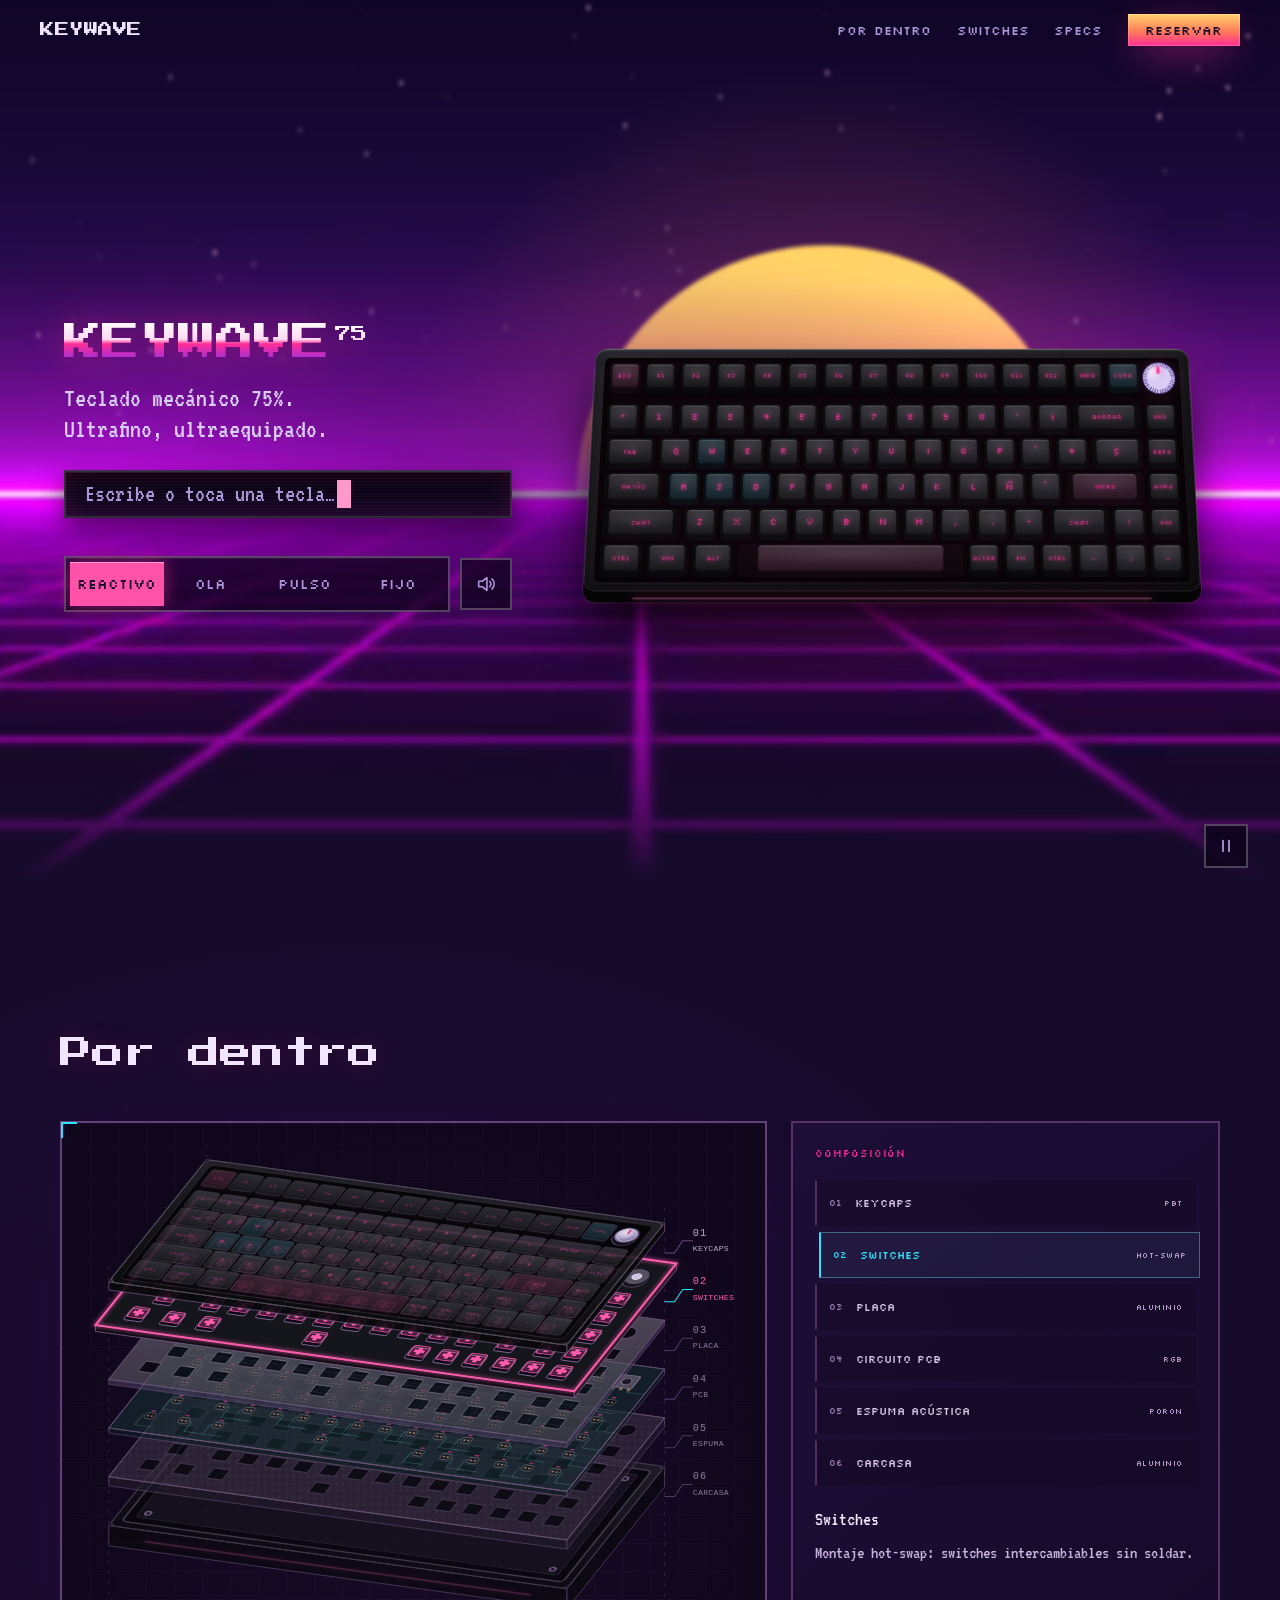
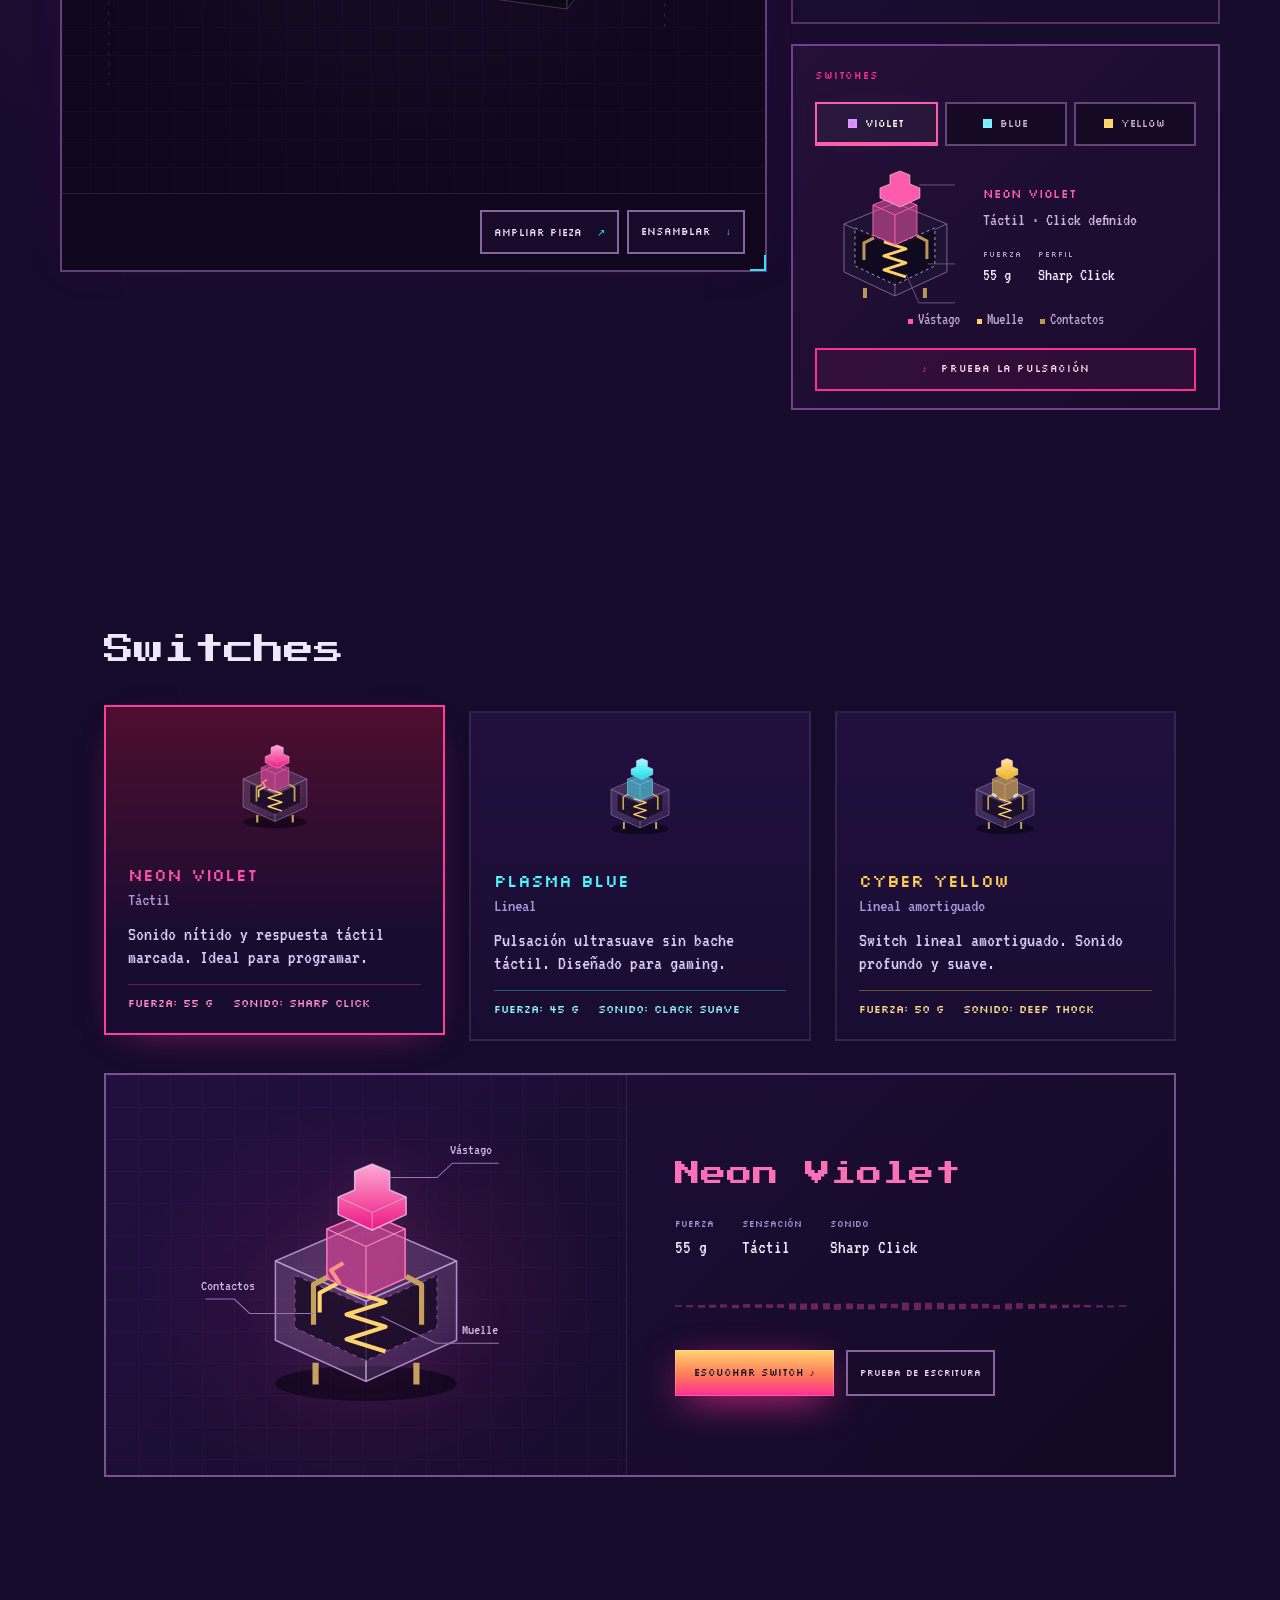
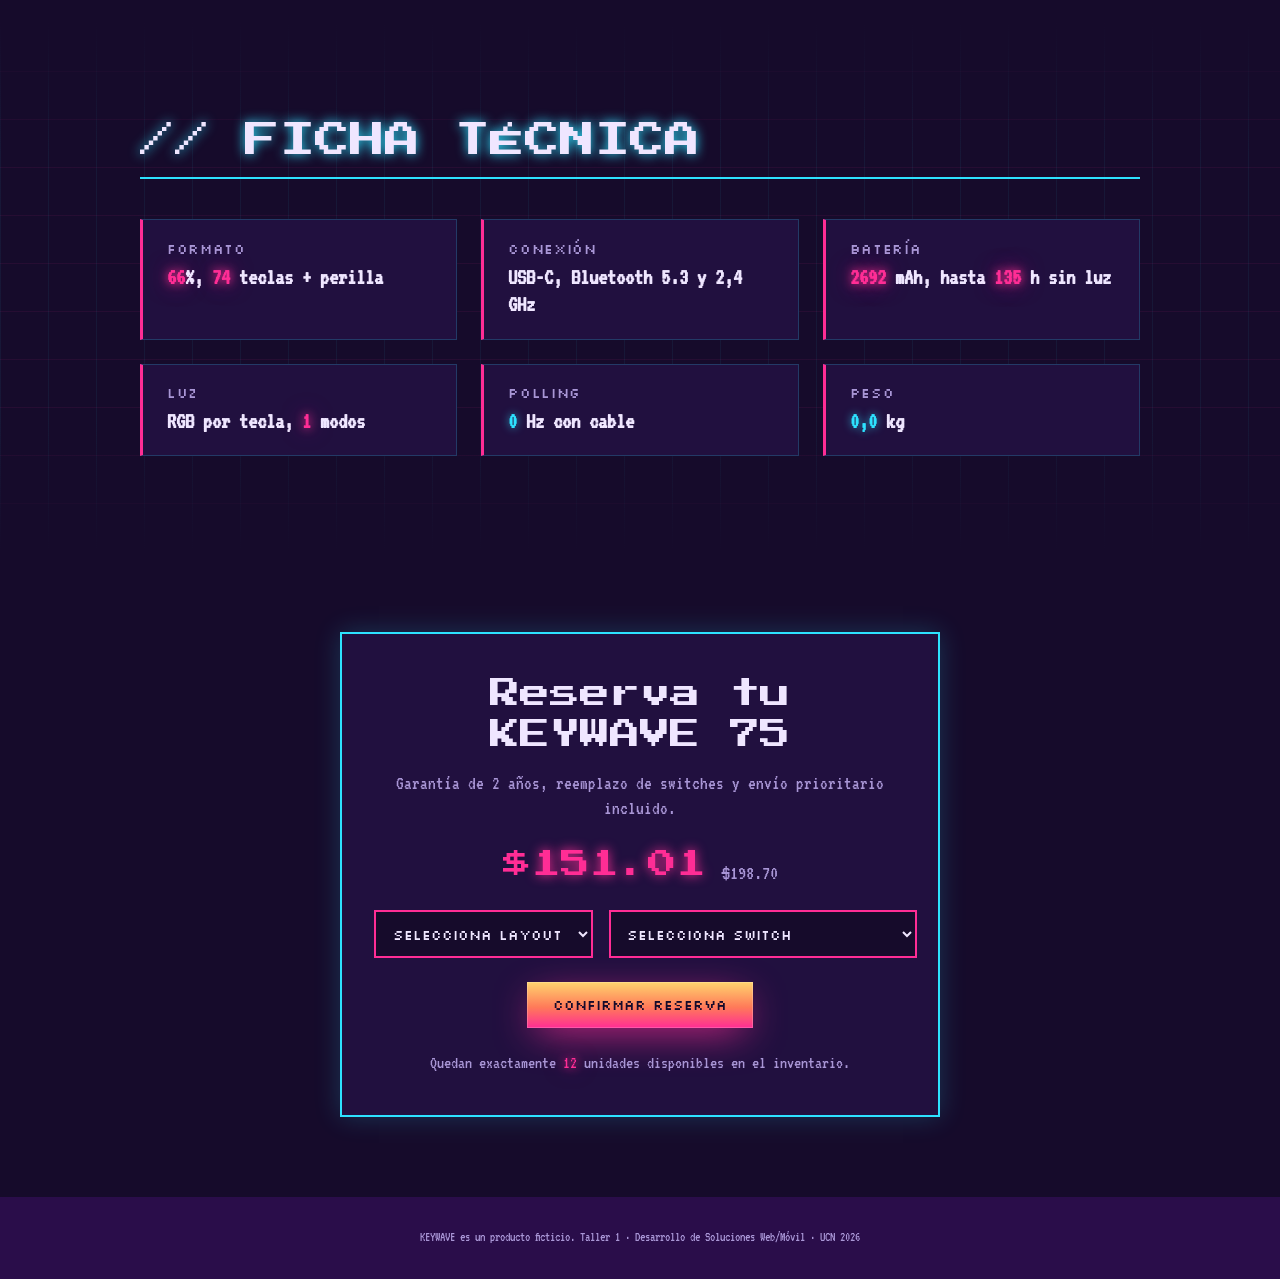
==== commit dcff4068: "Arreglos finales: GSAP en contadores, IDs duplicados y docs - Agrega GSAP (CDN) para animar los cont" ====
--- a/index.html
+++ b/index.html
@@ -253,8 +253,6 @@
       </div>
     </section>
 
-    <section class="pendiente" id="specs">
-
       <section class="specs-section" id="specs">
         <div class="specs-container">
           <h2 class="specs-title text-cyber-reveal">// FICHA TÉCNICA</h2>
@@ -302,10 +300,6 @@
         </div>
       </section>
 
-    </section>
-
-    <section class="pendiente" id="reservar">
-      <h2>Reserva tu teclado</h2>
       <!-- RESERVA DE KEYWAVE 75 -->
       <section class="reservar-section" id="reservar">
         <div class="reservar-card">
@@ -344,7 +338,6 @@
             unidades disponibles en el inventario.</p>
         </div>
       </section>
-    </section>
   </main>
 
 
@@ -364,6 +357,8 @@
     <p>KEYWAVE es un producto ficticio. Taller 1 · Desarrollo de Soluciones Web/Móvil · UCN 2026</p>
   </footer>
 
+  <!-- Librería de animación: GSAP (contadores de la ficha técnica, precio y modal de reserva) -->
+  <script src="https://cdnjs.cloudflare.com/ajax/libs/gsap/3.12.5/gsap.min.js"></script>
   <script src="js/script.js"></script>
 </body>
 
--- a/css/style.css
+++ b/css/style.css
@@ -467,14 +467,6 @@
   from { opacity: 0; transform: translateY(28px); }
   to { opacity: 1; transform: none; }
 }
-
-.pendiente {
-  min-height: 60vh;
-  display: grid; place-content: center; gap: .8rem;
-  padding: 6rem clamp(1rem, 5vw, 4rem);
-  text-align: center;
-}
-.pendiente p { color: var(--muted); }
 
 .switches {
   padding: clamp(5rem, 12vw, 9rem) clamp(1rem, 5vw, 4rem);
